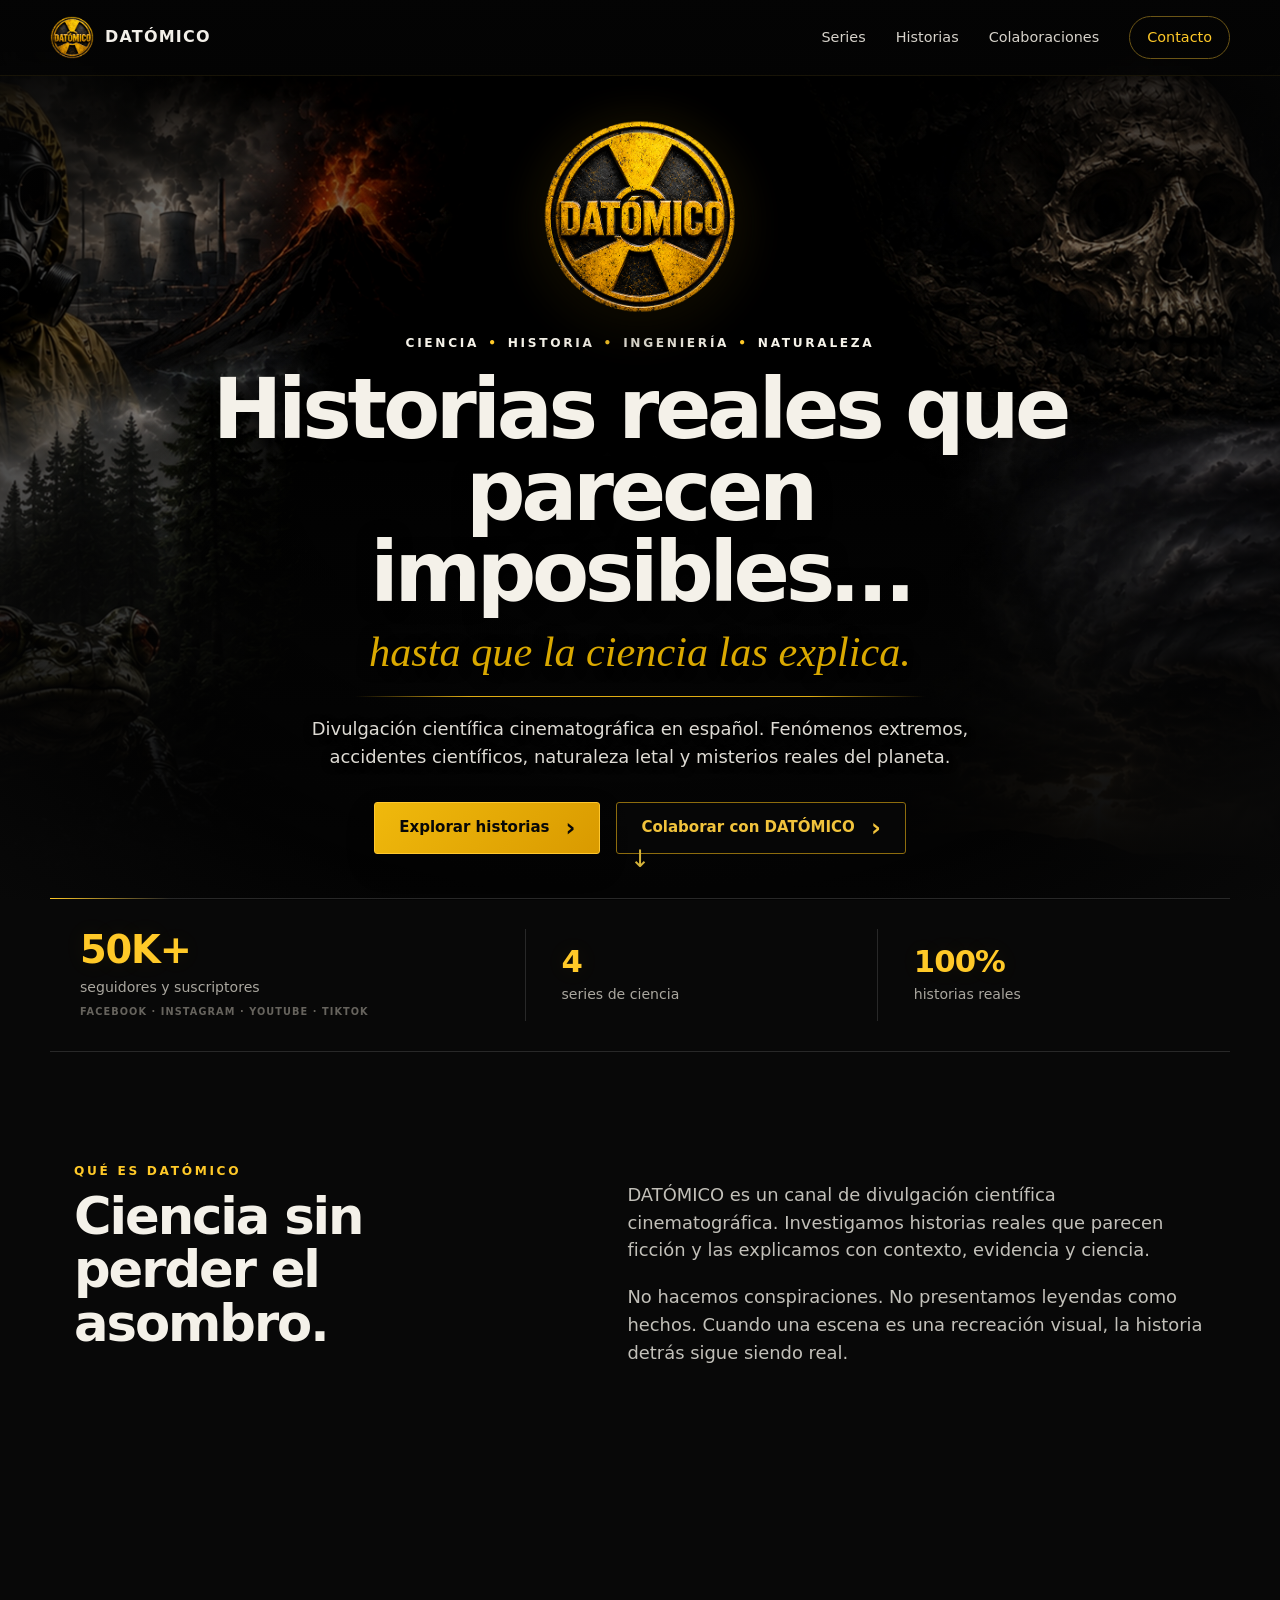
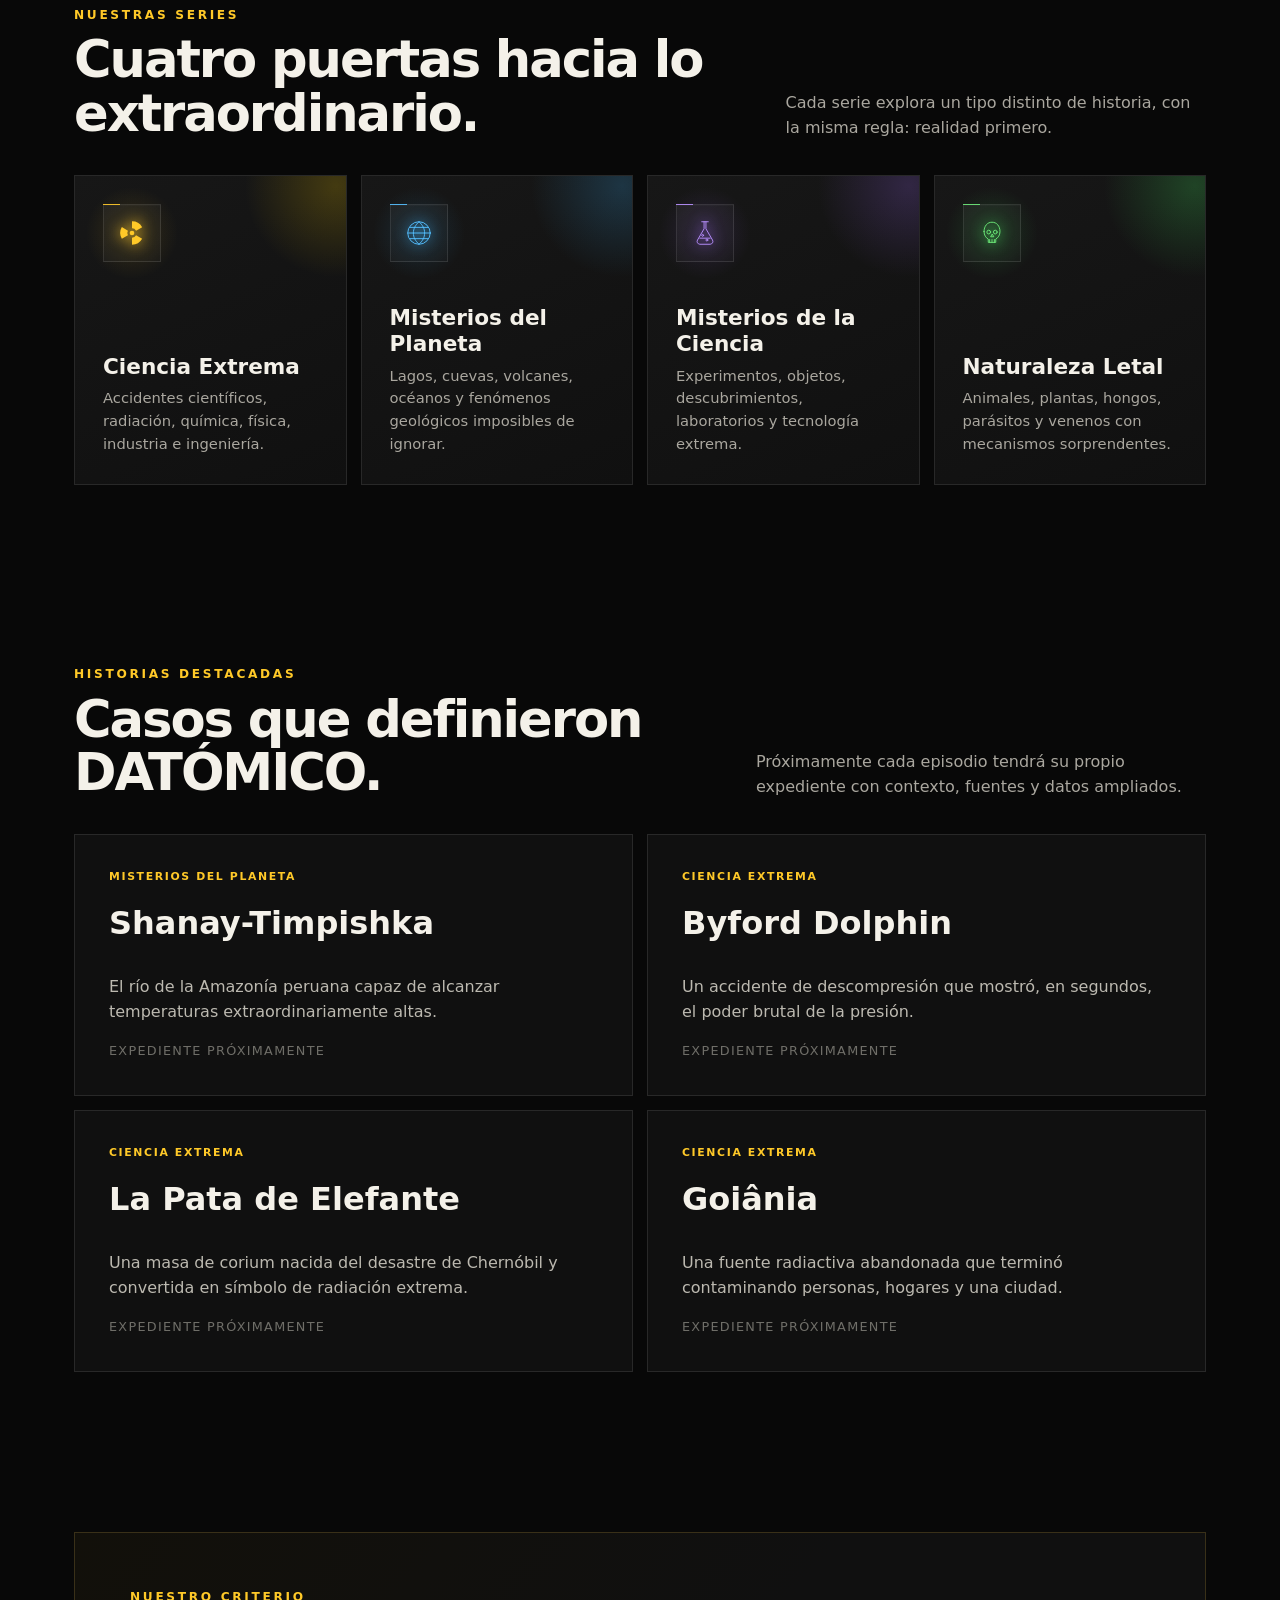
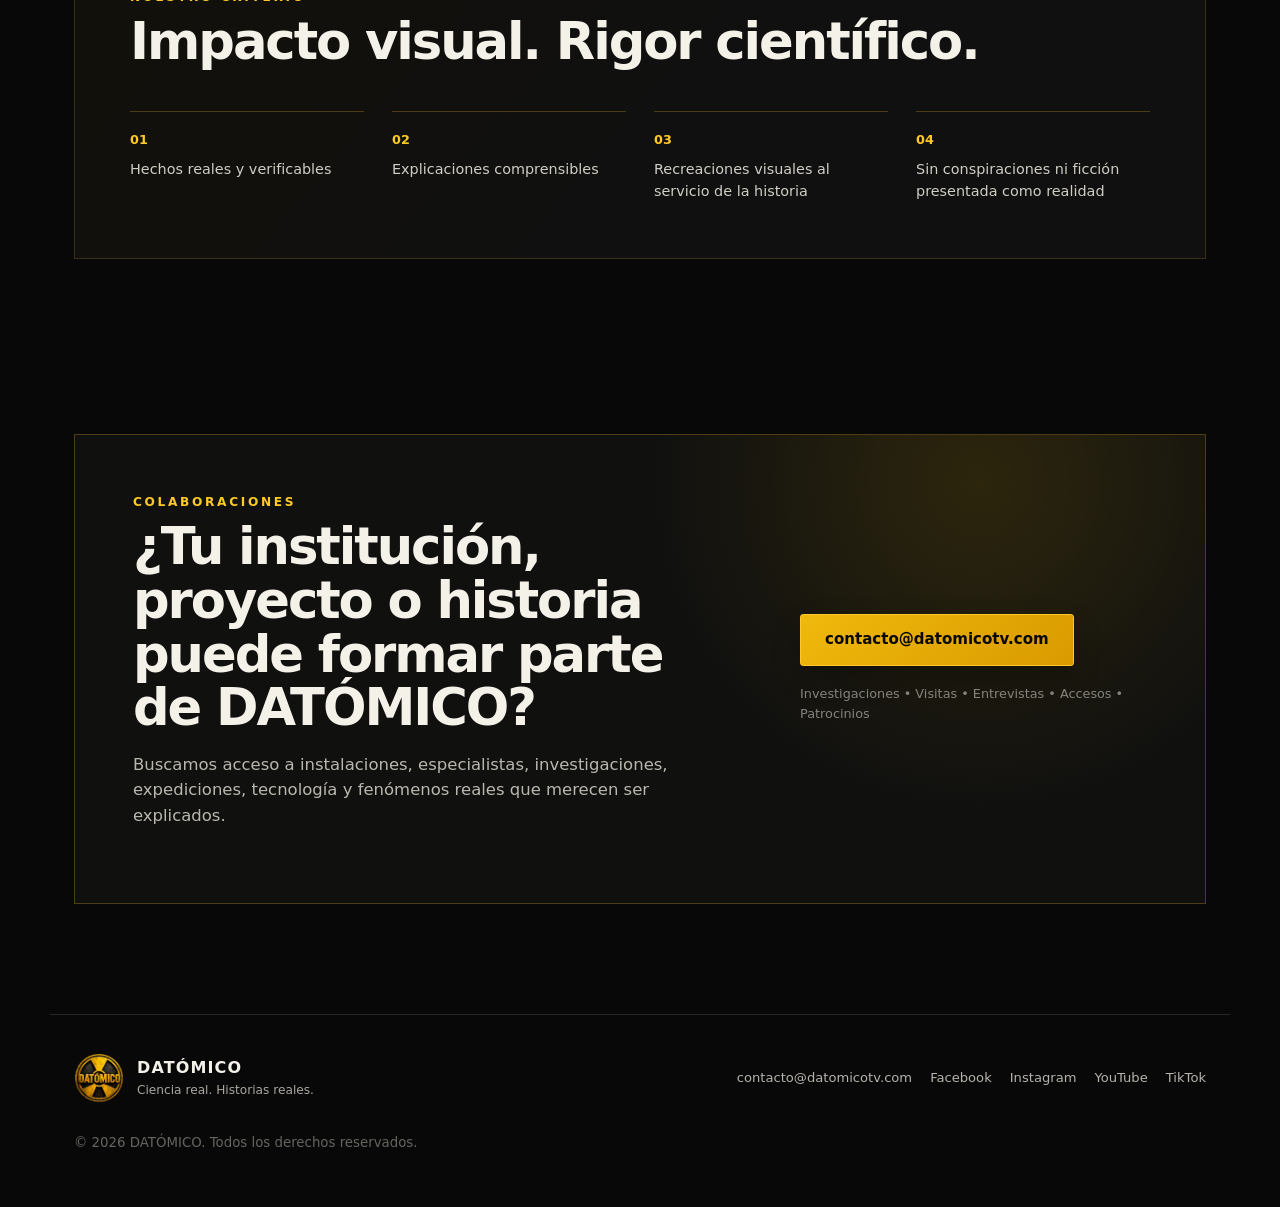
==== index.html @ 6001a16e "Refactor SVG structure in series card" ====
<!doctype html>
<html lang="es-MX">

<head>

  <!-- =====================================================
       CONFIGURACIÓN BÁSICA
  ====================================================== -->

  <meta charset="utf-8" />
  <meta name="viewport" content="width=device-width, initial-scale=1" />


  <!-- =====================================================
       GOOGLE ANALYTICS 4
  ====================================================== -->

  <script async src="https://www.googletagmanager.com/gtag/js?id=G-4RXF2WEG4E"></script>

  <script>
    window.dataLayer = window.dataLayer || [];

    function gtag() {
      dataLayer.push(arguments);
    }

    gtag('js', new Date());
    gtag('config', 'G-4RXF2WEG4E');
  </script>


  <!-- =====================================================
       STRUCTURED DATA / SCHEMA.ORG
  ====================================================== -->

  <script type="application/ld+json">
  {
    "@context": "https://schema.org",
    "@graph": [
      {
        "@type": "Organization",
        "@id": "https://datomicotv.com/#organization",
        "name": "DATÓMICO",
        "url": "https://datomicotv.com/",
        "logo": {
          "@type": "ImageObject",
          "url": "https://datomicotv.com/assets/datomico-logo.png"
        },
        "description": "Canal de divulgación científica cinematográfica en español. Historias reales que parecen imposibles, explicadas por la ciencia.",
        "email": "contacto@datomicotv.com",
        "sameAs": [
          "https://www.facebook.com/datomicotv",
          "https://www.instagram.com/datomicotv",
          "https://www.youtube.com/@DatomicoTV",
          "https://www.tiktok.com/@datomicotv"
        ]
      },
      {
        "@type": "WebSite",
        "@id": "https://datomicotv.com/#website",
        "url": "https://datomicotv.com/",
        "name": "DATÓMICO",
        "description": "Historias reales que parecen imposibles, explicadas por la ciencia.",
        "publisher": {
          "@id": "https://datomicotv.com/#organization"
        },
        "inLanguage": "es-MX"
      }
    ]
  }
  </script>


  <!-- =====================================================
       SEO
  ====================================================== -->

  <title>DATÓMICO | Ciencia, historia, ingeniería y naturaleza</title>

  <meta
    name="description"
    content="Historias reales que parecen imposibles, explicadas por la ciencia. DATÓMICO explora fenómenos extremos, ingeniería, historia y naturaleza."
  />

  <meta name="author" content="DATÓMICO" />

  <meta
    name="robots"
    content="index, follow, max-image-preview:large, max-snippet:-1, max-video-preview:-1"
  />

  <link
    rel="canonical"
    href="https://datomicotv.com/"
  />


  <!-- =====================================================
       OPEN GRAPH
       Facebook / WhatsApp / Messenger / LinkedIn
  ====================================================== -->

  <meta property="og:type" content="website" />
  <meta property="og:site_name" content="DATÓMICO" />
  <meta property="og:locale" content="es_MX" />
  <meta property="og:url" content="https://datomicotv.com/" />

  <meta
    property="og:title"
    content="Historias reales que parecen imposibles | DATÓMICO"
  />

  <meta
    property="og:description"
    content="Ciencia, historia, ingeniería y naturaleza. Historias reales explicadas por la ciencia."
  />

  <meta
    property="og:image"
    content="https://datomicotv.com/assets/og-datomico.jpg"
  />

  <meta
    property="og:image:secure_url"
    content="https://datomicotv.com/assets/og-datomico.jpg"
  />

  <meta
    property="og:image:type"
    content="image/jpeg"
  />

  <meta
    property="og:image:width"
    content="1200"
  />

  <meta
    property="og:image:height"
    content="630"
  />

  <meta
    property="og:image:alt"
    content="DATÓMICO — Historias reales que parecen imposibles, explicadas por la ciencia."
  />


  <!-- =====================================================
       X / TWITTER
  ====================================================== -->

  <meta
    name="twitter:card"
    content="summary_large_image"
  />

  <meta
    name="twitter:title"
    content="Historias reales que parecen imposibles | DATÓMICO"
  />

  <meta
    name="twitter:description"
    content="Fenómenos extremos, accidentes científicos, ingeniería y naturaleza. Historias reales explicadas por la ciencia."
  />

  <meta
    name="twitter:image"
    content="https://datomicotv.com/assets/og-datomico.jpg"
  />

  <meta
    name="twitter:image:alt"
    content="DATÓMICO — Historias reales que parecen imposibles, explicadas por la ciencia."
  />


  <!-- =====================================================
       APARIENCIA / NAVEGADOR
  ====================================================== -->

  <meta
    name="theme-color"
    content="#080808"
  />

  <link
    rel="icon"
    href="assets/datomico-logo.png"
  />

  <link
    rel="preload"
    as="image"
    href="assets/hero-datomico-v4.jpg"
  />

  <link
    rel="stylesheet"
    href="styles.css"
  />

</head>


<body>


  <!-- =====================================================
       HEADER
  ====================================================== -->

  <header
    class="site-header"
    id="top"
  >

    <a
      class="brand"
      href="#top"
      aria-label="DATÓMICO inicio"
    >

      <img
        src="assets/datomico-logo.png"
        alt="Logo DATÓMICO"
      />

      <span>
        DATÓMICO
      </span>

    </a>


    <nav aria-label="Principal">

      <a href="#series">
        Series
      </a>

      <a href="#historias">
        Historias
      </a>

      <a href="#colaboraciones">
        Colaboraciones
      </a>

      <a
        class="nav-cta"
        href="mailto:contacto@datomicotv.com"
      >
        Contacto
      </a>

    </nav>

  </header>


  <main>


    <!-- =====================================================
         HERO
    ====================================================== -->

    <section class="hero">

      <div
        class="hero-media"
        aria-hidden="true"
      ></div>

      <div class="hero-overlay"></div>


      <div class="hero-content reveal">

        <img
          class="hero-logo"
          src="assets/datomico-logo.png"
          alt="DATÓMICO"
        />


        <p class="eyebrow">

          CIENCIA <i>•</i>
          HISTORIA <i>•</i>
          INGENIERÍA <i>•</i>
          NATURALEZA

        </p>


        <h1>
          Historias reales que<br class="desktop-break">
          parecen imposibles…
        </h1>


        <p class="hero-line">
          hasta que la ciencia las explica.
        </p>


        <div class="hero-rule"></div>


        <p class="hero-copy">

          Divulgación científica cinematográfica en español.
          Fenómenos extremos, accidentes científicos,
          naturaleza letal y misterios reales del planeta.

        </p>


        <div class="actions">

          <a
            class="btn primary"
            href="#historias"
          >
            Explorar historias
            <span>›</span>
          </a>


          <a
            class="btn ghost"
            href="#colaboraciones"
          >
            Colaborar con DATÓMICO
            <span>›</span>
          </a>

        </div>

      </div>


      <a
        href="#manifiesto"
        class="scroll-cue"
        aria-label="Continuar"
      >
        ↓
      </a>

    </section>



    <!-- =====================================================
         MÉTRICAS / PRUEBA SOCIAL
    ====================================================== -->

    <section
      class="metrics"
      aria-label="DATÓMICO en cifras"
    >

      <div class="metric-item metric-main">

        <strong>
          50K+
        </strong>

        <span>
          seguidores y suscriptores
        </span>

        <small>
          Facebook · Instagram · YouTube · TikTok
        </small>

      </div>


      <div class="metric-item">

        <strong>
          4
        </strong>

        <span>
          series de ciencia
        </span>

      </div>


      <div class="metric-item">

        <strong>
          100%
        </strong>

        <span>
          historias reales
        </span>

      </div>

    </section>



    <!-- =====================================================
         QUÉ ES DATÓMICO
    ====================================================== -->

    <section
      class="section manifesto"
      id="manifiesto"
    >

      <div class="section-kicker">
        QUÉ ES DATÓMICO
      </div>


      <div class="manifesto-grid">

        <div>

          <h2>
            Ciencia sin perder el asombro.
          </h2>

        </div>


        <div class="body-copy">

          <p>
            DATÓMICO es un canal de divulgación científica
            cinematográfica. Investigamos historias reales
            que parecen ficción y las explicamos con contexto,
            evidencia y ciencia.
          </p>

          <p>
            No hacemos conspiraciones. No presentamos leyendas
            como hechos. Cuando una escena es una recreación visual,
            la historia detrás sigue siendo real.
          </p>

        </div>

      </div>

    </section>



    <!-- =====================================================
         SERIES
    ====================================================== -->

    <section
      class="section series"
      id="series"
    >

      <div class="section-head">

        <div>

          <div class="section-kicker">
            NUESTRAS SERIES
          </div>

          <h2>
            Cuatro puertas hacia lo extraordinario.
          </h2>

        </div>


        <p>
          Cada serie explora un tipo distinto de historia,
          con la misma regla: realidad primero.
        </p>

      </div>



      <div class="series-grid">


        <!-- =================================================
             CIENCIA EXTREMA
        ================================================== -->

        <article class="series-card accent-rad">


          <div class="series-icon series-icon-rad" aria-hidden="true">

  <svg
    xmlns="http://www.w3.org/2000/svg"
    viewBox="0 0 64 64"
    width="64"
    height="64"
  >

    <g fill="#ffc928" stroke="none">

      <circle cx="32" cy="32" r="5"></circle>

      <path
        d="M32 7
           A25 25 0 0 1 53.7 19.5
           L40.7 27
           A10 10 0 0 0 32 22
           Z">
      </path>

      <path
        d="M32 7
           A25 25 0 0 1 53.7 19.5
           L40.7 27
           A10 10 0 0 0 32 22
           Z"
        transform="rotate(120 32 32)">
      </path>

      <path
        d="M32 7
           A25 25 0 0 1 53.7 19.5
           L40.7 27
           A10 10 0 0 0 32 22
           Z"
        transform="rotate(240 32 32)">
      </path>

    </g>

  </svg>

</div>

          <h3>
            Ciencia Extrema
          </h3>


          <p>
            Accidentes científicos, radiación, química,
            física, industria e ingeniería.
          </p>

        </article>



        <!-- =================================================
             MISTERIOS DEL PLANETA
        ================================================== -->

        <article class="series-card accent-earth">


          <div
            class="series-icon series-icon-earth"
            aria-hidden="true"
          >

            <svg
              viewBox="0 0 64 64"
              focusable="false"
            >

              <circle
                cx="32"
                cy="32"
                r="24"
              ></circle>

              <path
                d="M8 32h48"
              ></path>

              <path
                d="M32 8
                   c8 7 12 15 12 24
                   S40 49 32 56"
              ></path>

              <path
                d="M32 8
                   c-8 7-12 15-12 24
                   s4 17 12 24"
              ></path>

              <path
                d="M13 20h38"
              ></path>

              <path
                d="M13 44h38"
              ></path>

            </svg>

          </div>


          <h3>
            Misterios del Planeta
          </h3>


          <p>
            Lagos, cuevas, volcanes, océanos y fenómenos
            geológicos imposibles de ignorar.
          </p>

        </article>



        <!-- =================================================
             MISTERIOS DE LA CIENCIA
        ================================================== -->

        <article class="series-card accent-lab">


          <div
            class="series-icon series-icon-lab"
            aria-hidden="true"
          >

            <svg
              viewBox="0 0 64 64"
              focusable="false"
            >

              <path
                d="M25 8h14"
              ></path>

              <path
                d="M30 8
                   v15
                   L16 47
                   a6 6 0 0 0 5 9
                   h22
                   a6 6 0 0 0 5-9
                   L34 23
                   V8"
              ></path>

              <path
                d="M21 43h22"
              ></path>

              <circle
                cx="27"
                cy="37"
                r="2"
              ></circle>

              <circle
                cx="36"
                cy="47"
                r="2"
              ></circle>

            </svg>

          </div>


          <h3>
            Misterios de la Ciencia
          </h3>


          <p>
            Experimentos, objetos, descubrimientos,
            laboratorios y tecnología extrema.
          </p>

        </article>



        <!-- =================================================
             NATURALEZA LETAL
        ================================================== -->

        <article class="series-card accent-nature">


          <div class="series-icon series-icon-nature" aria-hidden="true">

  <svg
    xmlns="http://www.w3.org/2000/svg"
    viewBox="0 0 64 64"
    width="64"
    height="64"
    fill="none"
    stroke="#6de979"
    stroke-width="2.5"
    stroke-linecap="round"
    stroke-linejoin="round"
  >

    <path
      d="M15 29
         C15 17 22 9 32 9
         C42 9 49 17 49 29
         C49 37 45 42 40 45
         V52
         H24
         V45
         C19 42 15 37 15 29Z">
    </path>

    <circle cx="25" cy="30" r="4"></circle>
    <circle cx="39" cy="30" r="4"></circle>

    <path d="M32 35L29 40H35Z"></path>

    <path d="M27 46V52"></path>
    <path d="M32 46V52"></path>
    <path d="M37 46V52"></path>

  </svg>

</div>


          <h3>
            Naturaleza Letal
          </h3>


          <p>
            Animales, plantas, hongos, parásitos
            y venenos con mecanismos sorprendentes.
          </p>

        </article>

      </div>

    </section>



    <!-- =====================================================
         HISTORIAS DESTACADAS
    ====================================================== -->

    <section
      class="section stories"
      id="historias"
    >

      <div class="section-head">

        <div>

          <div class="section-kicker">
            HISTORIAS DESTACADAS
          </div>

          <h2>
            Casos que definieron DATÓMICO.
          </h2>

        </div>


        <p>
          Próximamente cada episodio tendrá su propio
          expediente con contexto, fuentes y datos ampliados.
        </p>

      </div>



      <div class="story-grid">


        <!-- SHANAY-TIMPISHKA -->

        <article class="story-card">

          <span class="tag">
            MISTERIOS DEL PLANETA
          </span>

          <h3>
            Shanay-Timpishka
          </h3>

          <p>
            El río de la Amazonía peruana capaz de alcanzar
            temperaturas extraordinariamente altas.
          </p>

          <span class="story-status">
            Expediente próximamente
          </span>

        </article>



        <!-- BYFORD DOLPHIN -->

        <article class="story-card">

          <span class="tag">
            CIENCIA EXTREMA
          </span>

          <h3>
            Byford Dolphin
          </h3>

          <p>
            Un accidente de descompresión que mostró,
            en segundos, el poder brutal de la presión.
          </p>

          <span class="story-status">
            Expediente próximamente
          </span>

        </article>



        <!-- PATA DE ELEFANTE -->

        <article class="story-card">

          <span class="tag">
            CIENCIA EXTREMA
          </span>

          <h3>
            La Pata de Elefante
          </h3>

          <p>
            Una masa de corium nacida del desastre de
            Chernóbil y convertida en símbolo de
            radiación extrema.
          </p>

          <span class="story-status">
            Expediente próximamente
          </span>

        </article>



        <!-- GOIÂNIA -->

        <article class="story-card">

          <span class="tag">
            CIENCIA EXTREMA
          </span>

          <h3>
            Goiânia
          </h3>

          <p>
            Una fuente radiactiva abandonada que terminó
            contaminando personas, hogares y una ciudad.
          </p>

          <span class="story-status">
            Expediente próximamente
          </span>

        </article>

      </div>

    </section>



    <!-- =====================================================
         NUESTRO CRITERIO
    ====================================================== -->

    <section class="section standards">

      <div class="standards-panel">


        <div class="section-kicker">
          NUESTRO CRITERIO
        </div>


        <h2>
          Impacto visual. Rigor científico.
        </h2>


        <div class="standards-grid">


          <div>

            <strong>
              01
            </strong>

            <span>
              Hechos reales y verificables
            </span>

          </div>


          <div>

            <strong>
              02
            </strong>

            <span>
              Explicaciones comprensibles
            </span>

          </div>


          <div>

            <strong>
              03
            </strong>

            <span>
              Recreaciones visuales al servicio
              de la historia
            </span>

          </div>


          <div>

            <strong>
              04
            </strong>

            <span>
              Sin conspiraciones ni ficción presentada
              como realidad
            </span>

          </div>

        </div>

      </div>

    </section>



    <!-- =====================================================
         COLABORACIONES
    ====================================================== -->

    <section
      class="section collab"
      id="colaboraciones"
    >

      <div class="collab-card">


        <div>

          <div class="section-kicker">
            COLABORACIONES
          </div>


          <h2>
            ¿Tu institución, proyecto o historia
            puede formar parte de DATÓMICO?
          </h2>


          <p>
            Buscamos acceso a instalaciones, especialistas,
            investigaciones, expediciones, tecnología
            y fenómenos reales que merecen ser explicados.
          </p>

        </div>



        <div class="collab-actions">

          <a
            class="btn primary"
            href="mailto:contacto@datomicotv.com?subject=Colaboración%20con%20DATÓMICO"
          >
            contacto@datomicotv.com
          </a>


          <span>
            Investigaciones • Visitas • Entrevistas •
            Accesos • Patrocinios
          </span>

        </div>

      </div>

    </section>

  </main>



  <!-- =====================================================
       FOOTER
  ====================================================== -->

  <footer>


    <div class="footer-brand">

      <img
        src="assets/datomico-logo.png"
        alt="Logo DATÓMICO"
      />


      <div>

        <strong>
          DATÓMICO
        </strong>

        <span>
          Ciencia real. Historias reales.
        </span>

      </div>

    </div>



    <div class="footer-links">


      <a href="mailto:contacto@datomicotv.com">
        contacto@datomicotv.com
      </a>


      <a
        href="https://www.facebook.com/datomicotv"
        target="_blank"
        rel="noopener noreferrer"
      >
        Facebook
      </a>


      <a
        href="https://www.instagram.com/datomicotv"
        target="_blank"
        rel="noopener noreferrer"
      >
        Instagram
      </a>


      <a
        href="https://www.youtube.com/@DatomicoTV"
        target="_blank"
        rel="noopener noreferrer"
      >
        YouTube
      </a>


      <a
        href="https://www.tiktok.com/@datomicotv"
        target="_blank"
        rel="noopener noreferrer"
      >
        TikTok
      </a>

    </div>



    <small>
      © <span id="year"></span>
      DATÓMICO. Todos los derechos reservados.
    </small>

  </footer>



  <!-- =====================================================
       JAVASCRIPT
  ====================================================== -->

  <script src="script.js"></script>


</body>

</html>
---- styles.css ----
:root{
  --bg:#080808;
  --panel:#121212;
  --line:#282828;

  --gold:#d8a400;
  --gold2:#ffc928;

  --text:#f4f1e9;
  --muted:#aaa79f;

  --max:1180px;
}


/* =====================================================
   RESET / BASE
===================================================== */

*{
  box-sizing:border-box;
}

html{
  scroll-behavior:smooth;
}

body{
  margin:0;
  background:var(--bg);
  color:var(--text);

  font-family:
    Inter,
    ui-sans-serif,
    system-ui,
    -apple-system,
    BlinkMacSystemFont,
    "Segoe UI",
    sans-serif;

  line-height:1.55;
}

a{
  color:inherit;
  text-decoration:none;
}

img{
  max-width:100%;
  display:block;
}


/* =====================================================
   HEADER
===================================================== */

.site-header{
  position:fixed;
  z-index:50;

  top:0;
  left:0;
  right:0;

  height:76px;

  display:flex;
  align-items:center;
  justify-content:space-between;

  padding:
    0
    max(
      24px,
      calc((100vw - var(--max))/2)
    );

  background:
    linear-gradient(
      to bottom,
      rgba(4,4,4,.97),
      rgba(4,4,4,.78)
    );

  backdrop-filter:blur(14px);

  border-bottom:
    1px solid rgba(255,201,40,.08);
}

.brand{
  display:flex;
  align-items:center;

  gap:11px;

  font-weight:900;
  letter-spacing:.075em;
}

.brand img{
  width:44px;
  height:44px;

  object-fit:contain;
}

.brand span{
  font-size:1rem;
  color:#f2efe8;
}

nav{
  display:flex;
  align-items:center;

  gap:30px;

  font-size:.9rem;
  color:#d6d2ca;
}

nav a{
  transition:color .2s ease;
}

nav a:hover{
  color:#fff;
}

.nav-cta{
  padding:9px 17px;

  border:
    1px solid #6b5516;

  border-radius:999px;

  color:var(--gold2);
}


/* =====================================================
   HERO
===================================================== */

.hero{
  height:min(940px,100vh);
  min-height:750px;

  position:relative;

  display:grid;
  place-items:center;

  overflow:hidden;
}

.hero-media{
  position:absolute;
  inset:0;

  background:
    url('assets/hero-datomico-v4.jpg')
    center /
    cover
    no-repeat;

  filter:
    saturate(.92)
    contrast(1.04);

  transform:scale(1.012);
}

.hero-overlay{
  position:absolute;
  inset:0;

  background:

    radial-gradient(
      ellipse at 50% 48%,
      rgba(0,0,0,.07) 0 21%,
      rgba(0,0,0,.24) 39%,
      rgba(0,0,0,.66) 72%,
      #080808 100%
    ),

    linear-gradient(
      to bottom,
      rgba(0,0,0,.20),
      rgba(0,0,0,.02) 45%,
      #080808 99%
    );
}

.hero-content{
  position:relative;
  z-index:2;

  width:min(900px,91vw);

  text-align:center;

  padding-top:70px;
}

.hero-logo{
  width:200px;
  height:200px;

  object-fit:contain;

  margin:
    0
    auto
    18px;

  filter:
    drop-shadow(
      0 10px 28px rgba(0,0,0,.75)
    )
    drop-shadow(
      0 0 18px rgba(255,193,0,.12)
    );
}

.eyebrow,
.section-kicker{
  font-size:.76rem;

  letter-spacing:.22em;

  font-weight:850;

  color:#f5f2e9;
}

.eyebrow i{
  font-style:normal;

  color:var(--gold2);

  padding:0 .18em;
}

h1{
  font-size:
    clamp(
      3rem,
      6.5vw,
      5.8rem
    );

  line-height:.98;

  letter-spacing:-.052em;

  margin:
    16px
    0
    5px;

  text-shadow:
    0 3px 18px rgba(0,0,0,.7);
}

.hero-line{
  font-family:
    Georgia,
    "Times New Roman",
    serif;

  font-style:italic;

  font-size:
    clamp(
      1.65rem,
      3.3vw,
      2.9rem
    );

  color:#daa900;

  margin:
    .2rem
    0
    .75rem;

  text-shadow:
    0 2px 14px rgba(0,0,0,.85);
}

.hero-rule{
  width:min(570px,72vw);
  height:1px;

  margin:
    0
    auto
    18px;

  background:
    linear-gradient(
      90deg,
      transparent,
      #e0ad14 20%,
      #e0ad14 80%,
      transparent
    );
}

.hero-copy{
  max-width:720px;

  margin:0 auto;

  color:#dedbd4;

  font-size:
    clamp(
      .98rem,
      1.4vw,
      1.12rem
    );

  text-shadow:
    0 2px 8px rgba(0,0,0,.9);
}

.actions{
  display:flex;

  justify-content:center;

  gap:16px;

  flex-wrap:wrap;

  margin-top:31px;
}

.btn{
  display:inline-flex;

  align-items:center;
  justify-content:center;

  gap:16px;

  min-height:52px;

  padding:
    0
    24px;

  border-radius:3px;

  font-weight:850;

  font-size:.94rem;

  transition:
    transform .2s ease,
    filter .2s ease,
    border-color .2s ease,
    color .2s ease;
}

.btn span{
  font-size:1.5rem;
  line-height:0;
}

.btn.primary{
  background:
    linear-gradient(
      135deg,
      #f0b90c,
      #d99a00
    );

  color:#080808;

  border:
    1px solid #ffc72e;

  box-shadow:
    0 12px 28px rgba(0,0,0,.24);
}

.btn.primary:hover{
  filter:brightness(1.08);

  transform:
    translateY(-2px);
}

.btn.ghost{
  border:
    1px solid #8d6c0d;

  background:
    rgba(7,7,7,.76);

  color:#f1c33c;
}

.btn.ghost:hover{
  border-color:var(--gold2);
  color:#ffe276;
}

.scroll-cue{
  position:absolute;

  bottom:22px;

  z-index:3;

  font-size:1.5rem;

  color:#d5b33a;

  animation:
    float
    1.8s
    ease-in-out
    infinite;
}

@keyframes float{

  50%{
    transform:
      translateY(6px);
  }

}


/* =====================================================
   MÉTRICAS / PRUEBA SOCIAL
===================================================== */

.metrics{
  max-width:var(--max);

  margin:
    -2px
    auto
    0;

  border-top:
    1px solid var(--line);

  border-bottom:
    1px solid var(--line);

  display:grid;

  grid-template-columns:
    1.35fr
    1fr
    1fr;

  padding:
    30px
    0;

  position:relative;
}

.metrics::before{
  content:"";

  position:absolute;

  left:0;
  top:-1px;

  width:120px;
  height:1px;

  background:
    linear-gradient(
      90deg,
      var(--gold2),
      transparent
    );
}

.metric-item{
  min-height:92px;

  padding:
    0
    36px;

  display:flex;

  flex-direction:column;

  justify-content:center;

  border-right:
    1px solid var(--line);
}

.metric-item:first-child{
  padding-left:30px;
}

.metric-item:last-child{
  border-right:0;
}

.metric-item strong{
  font-size:
    clamp(
      1.8rem,
      2.4vw,
      2.35rem
    );

  line-height:1;

  color:var(--gold2);

  font-weight:900;

  letter-spacing:-.03em;

  margin-bottom:8px;

  text-shadow:
    0 0 24px rgba(255,201,40,.08);
}

.metric-main strong{
  font-size:
    clamp(
      2.15rem,
      3vw,
      2.8rem
    );
}

.metric-item span{
  font-size:.88rem;

  color:var(--muted);

  line-height:1.35;
}

.metric-main small{
  margin-top:7px;

  color:#66635d;

  font-size:.61rem;

  font-weight:700;

  letter-spacing:.11em;

  text-transform:uppercase;
}


/* =====================================================
   SECCIONES GENERALES
===================================================== */

.section{
  max-width:var(--max);

  margin:
    0
    auto;

  padding:
    110px
    24px;
}

.manifesto-grid{
  display:grid;

  grid-template-columns:
    .9fr
    1.1fr;

  gap:80px;

  align-items:start;
}

.section-kicker{
  color:var(--gold2);
}

.section h2{
  font-size:
    clamp(
      2.2rem,
      4vw,
      4.2rem
    );

  line-height:1.05;

  letter-spacing:-.04em;

  margin:
    .55rem
    0
    0;
}

.body-copy{
  font-size:1.12rem;

  color:#c2c0b9;
}

.body-copy p{
  margin-top:0;

  margin-bottom:1.2rem;
}

.section-head{
  display:flex;

  align-items:end;

  justify-content:space-between;

  gap:60px;

  margin-bottom:34px;
}

.section-head>p{
  max-width:450px;

  color:var(--muted);

  margin:0;
}


/* =====================================================
   SERIES
===================================================== */

.series-grid{
  display:grid;

  grid-template-columns:
    repeat(4,1fr);

  gap:14px;
}

.series-card{
  min-height:310px;

  background:
    linear-gradient(
      155deg,
      #171717,
      #101010
    );

  border:
    1px solid #282828;

  padding:28px;

  display:flex;

  flex-direction:column;

  justify-content:flex-end;

  position:relative;

  overflow:hidden;

  transition:
    transform .3s ease,
    border-color .3s ease,
    background .3s ease;
}

.series-card::before{
  content:"";

  position:absolute;

  width:190px;
  height:190px;

  border-radius:50%;

  right:-85px;
  top:-85px;

  background:
    radial-gradient(
      circle,
      var(--glow),
      transparent 68%
    );

  opacity:.20;

  pointer-events:none;
}

.series-card::after{
  content:"";

  position:absolute;

  left:0;
  bottom:0;

  width:100%;
  height:2px;

  background:
    linear-gradient(
      90deg,
      transparent,
      var(--glow),
      transparent
    );

  opacity:0;

  transition:
    opacity .3s ease;
}

.series-card:hover{
  transform:
    translateY(-5px);

  border-color:
    rgba(255,255,255,.16);

  background:
    linear-gradient(
      155deg,
      #1a1a1a,
      #101010
    );
}

.series-card:hover::after{
  opacity:.35;
}


/* =====================================================
   ICONOS VECTORIALES DE SERIES
===================================================== */

.series-icon{
  width:58px;
  height:58px;

  margin-bottom:auto;

  display:flex;

  align-items:center;
  justify-content:center;

  border:
    1px solid rgba(255,255,255,.10);

  background:
    linear-gradient(
      145deg,
      rgba(255,255,255,.045),
      rgba(255,255,255,.012)
    );

  position:relative;

  isolation:isolate;

  box-shadow:
    inset 0 1px 0 rgba(255,255,255,.025);
}

.series-icon::before{
  content:"";

  position:absolute;

  inset:-20px;

  z-index:-1;

  background:
    radial-gradient(
      circle,
      var(--icon-glow) 0%,
      transparent 68%
    );

  opacity:.14;

  pointer-events:none;
}

.series-icon::after{
  content:"";

  position:absolute;

  left:-1px;
  top:-1px;

  width:17px;
  height:1px;

  background:
    var(--icon-color);

  opacity:.9;
}

.series-icon svg{
  width:30px;
  height:30px;

  fill:none;

  stroke:
    var(--icon-color);

  stroke-width:2;

  stroke-linecap:round;
  stroke-linejoin:round;

  position:relative;

  z-index:1;

  filter:
    drop-shadow(
      0 0 7px var(--icon-glow)
    );
}

.series-icon-rad{
  --icon-color:#ffc928;
  --icon-glow:#ffc928;
}

.series-icon-earth{
  --icon-color:#55bfff;
  --icon-glow:#3fb6ff;
}

.series-icon-lab{
  --icon-color:#b991ff;
  --icon-glow:#a36cff;
}

.series-icon-nature{
  --icon-color:#6de979;
  --icon-glow:#4cff6a;
}


/* =====================================================
   TEXTO DE SERIES
===================================================== */

.series-card h3{
  font-size:1.35rem;

  line-height:1.2;

  margin:
    20px
    0
    8px;
}

.series-card p{
  color:var(--muted);

  font-size:.92rem;

  margin:0;
}


/* =====================================================
   COLORES DE SERIES
===================================================== */

.accent-rad{
  --glow:#ffd000;
}

.accent-earth{
  --glow:#3fb6ff;
}

.accent-lab{
  --glow:#a36cff;
}

.accent-nature{
  --glow:#4cff6a;
}


/* =====================================================
   HISTORIAS
===================================================== */

.stories{
  padding-top:70px;
}

.story-grid{
  display:grid;

  grid-template-columns:
    repeat(2,1fr);

  gap:14px;
}

.story-card{
  border:
    1px solid var(--line);

  padding:34px;

  background:#101010;

  min-height:250px;

  display:flex;

  flex-direction:column;

  transition:
    border-color .3s ease,
    transform .3s ease;
}

.story-card:hover{
  border-color:#3b3b3b;

  transform:
    translateY(-3px);
}

.tag{
  color:var(--gold2);

  letter-spacing:.15em;

  font-size:.68rem;

  font-weight:800;
}

.story-card h3{
  font-size:2rem;

  margin:
    .8rem
    0
    .7rem;
}

.story-card p{
  color:#bcb9b0;

  max-width:540px;
}

.story-status{
  margin-top:auto;

  color:#6f6e68;

  font-size:.8rem;

  text-transform:uppercase;

  letter-spacing:.1em;
}


/* =====================================================
   CRITERIO
===================================================== */

.standards{
  padding-top:50px;
}

.standards-panel{
  border:
    1px solid #393018;

  background:
    linear-gradient(
      130deg,
      #12100a,
      #101010 55%
    );

  padding:55px;
}

.standards-grid{
  display:grid;

  grid-template-columns:
    repeat(4,1fr);

  gap:28px;

  margin-top:42px;
}

.standards-grid div{
  display:flex;

  flex-direction:column;

  border-top:
    1px solid #4b3e16;

  padding-top:18px;
}

.standards-grid strong{
  color:var(--gold2);

  font-size:.8rem;
}

.standards-grid span{
  margin-top:8px;

  color:#d0cdc4;

  font-size:.9rem;
}


/* =====================================================
   COLABORACIONES
===================================================== */

.collab{
  padding-top:65px;
}

.collab-card{
  display:grid;

  grid-template-columns:
    1.4fr
    .8fr;

  gap:60px;

  border:
    1px solid #4b3e16;

  background:

    radial-gradient(
      circle at 80% 10%,
      rgba(255,196,0,.12),
      transparent 33%
    ),

    #10100f;

  padding:58px;
}

.collab-card p{
  color:#bab7ae;

  font-size:1.03rem;
}

.collab-actions{
  display:flex;

  flex-direction:column;

  justify-content:center;

  align-items:flex-start;

  gap:18px;
}

.collab-actions span{
  color:#85837d;

  font-size:.8rem;
}


/* =====================================================
   FOOTER
===================================================== */

footer{
  max-width:var(--max);

  margin:
    0
    auto;

  border-top:
    1px solid var(--line);

  padding:
    38px
    24px
    54px;

  display:grid;

  grid-template-columns:
    auto
    1fr;

  gap:30px;

  align-items:center;
}

.footer-brand{
  display:flex;

  align-items:center;

  gap:13px;
}

.footer-brand img{
  width:50px;
  height:50px;

  object-fit:contain;
}

.footer-brand div{
  display:flex;

  flex-direction:column;
}

.footer-brand strong{
  letter-spacing:.07em;
}

.footer-brand span{
  font-size:.76rem;

  color:var(--muted);
}

.footer-links{
  display:flex;

  justify-content:flex-end;

  gap:18px;

  flex-wrap:wrap;

  font-size:.82rem;

  color:#b6b3ab;
}

.footer-links a{
  transition:color .2s ease;
}

.footer-links a:hover{
  color:var(--gold2);
}

footer small{
  grid-column:
    1 /
    -1;

  color:#65645f;
}


/* =====================================================
   REVEAL / ANIMACIONES
===================================================== */

.reveal{
  opacity:0;

  transform:
    translateY(16px);

  transition:
    opacity .8s ease,
    transform .8s ease;
}

.reveal.visible{
  opacity:1;

  transform:none;
}


/* =====================================================
   TABLET
===================================================== */

@media(max-width:900px){

  nav a:not(.nav-cta){
    display:none;
  }


  .hero{
    min-height:800px;
  }


  .hero-media{
    background-position:center;
  }


  .metrics{
    grid-template-columns:1fr;

    padding:
      8px
      24px;
  }


  .metric-item{
    min-height:auto;

    padding:
      22px
      0;

    border-right:0;

    border-bottom:
      1px solid var(--line);
  }


  .metric-item:first-child{
    padding-left:0;
  }


  .metric-item:last-child{
    border-bottom:0;
  }


  .metric-main small{
    margin-top:6px;
  }


  .manifesto-grid,
  .collab-card{
    grid-template-columns:1fr;

    gap:30px;
  }


  .series-grid{
    grid-template-columns:
      1fr
      1fr;
  }


  .standards-grid{
    grid-template-columns:
      1fr
      1fr;
  }


  .section-head{
    align-items:start;

    flex-direction:column;

    gap:20px;
  }

}


/* =====================================================
   MOBILE
===================================================== */

@media(max-width:620px){

  .site-header{
    height:68px;

    padding:
      0
      16px;
  }


  .brand span{
    display:none;
  }


  .brand img{
    width:42px;
    height:42px;
  }


  .hero{
    min-height:780px;

    height:100svh;
  }


  .hero-media{
    background-position:
      51%
      center;

    filter:
      saturate(.85)
      brightness(.74);
  }


  .hero-content{
    padding-top:70px;
  }


  .hero-logo{
    width:104px;
    height:104px;

    margin-bottom:15px;
  }


  .eyebrow{
    font-size:.59rem;

    letter-spacing:.12em;
  }


  .desktop-break{
    display:none;
  }


  h1{
    font-size:
      clamp(
        2.75rem,
        13vw,
        4rem
      );
  }


  .hero-line{
    font-size:1.75rem;
  }


  .hero-copy{
    font-size:.95rem;

    max-width:92%;
  }


  .actions{
    gap:10px;
  }


  .btn{
    min-height:49px;

    padding:
      0
      18px;

    font-size:.87rem;
  }


  .section{
    padding:
      82px
      18px;
  }


  .series-grid,
  .story-grid,
  .standards-grid{
    grid-template-columns:1fr;
  }


  .series-card{
    min-height:245px;

    padding:24px;
  }


  .series-icon{
    width:54px;
    height:54px;
  }


  .series-icon svg{
    width:28px;
    height:28px;
  }


  .standards-panel,
  .collab-card{
    padding:
      32px
      24px;
  }


  .section-head{
    margin-bottom:24px;
  }


  .metrics{
    padding:
      6px
      18px;
  }


  .metric-item{
    padding:
      19px
      0;
  }


  .metric-item strong{
    font-size:2rem;
  }


  .metric-main strong{
    font-size:2.25rem;
  }


  .metric-item span{
    font-size:.84rem;
  }


  .metric-main small{
    font-size:.56rem;

    letter-spacing:.08em;
  }


  footer{
    grid-template-columns:1fr;
  }


  .footer-links{
    justify-content:flex-start;

    line-height:2;
  }


  .nav-cta{
    padding:
      8px
      12px;
  }

}
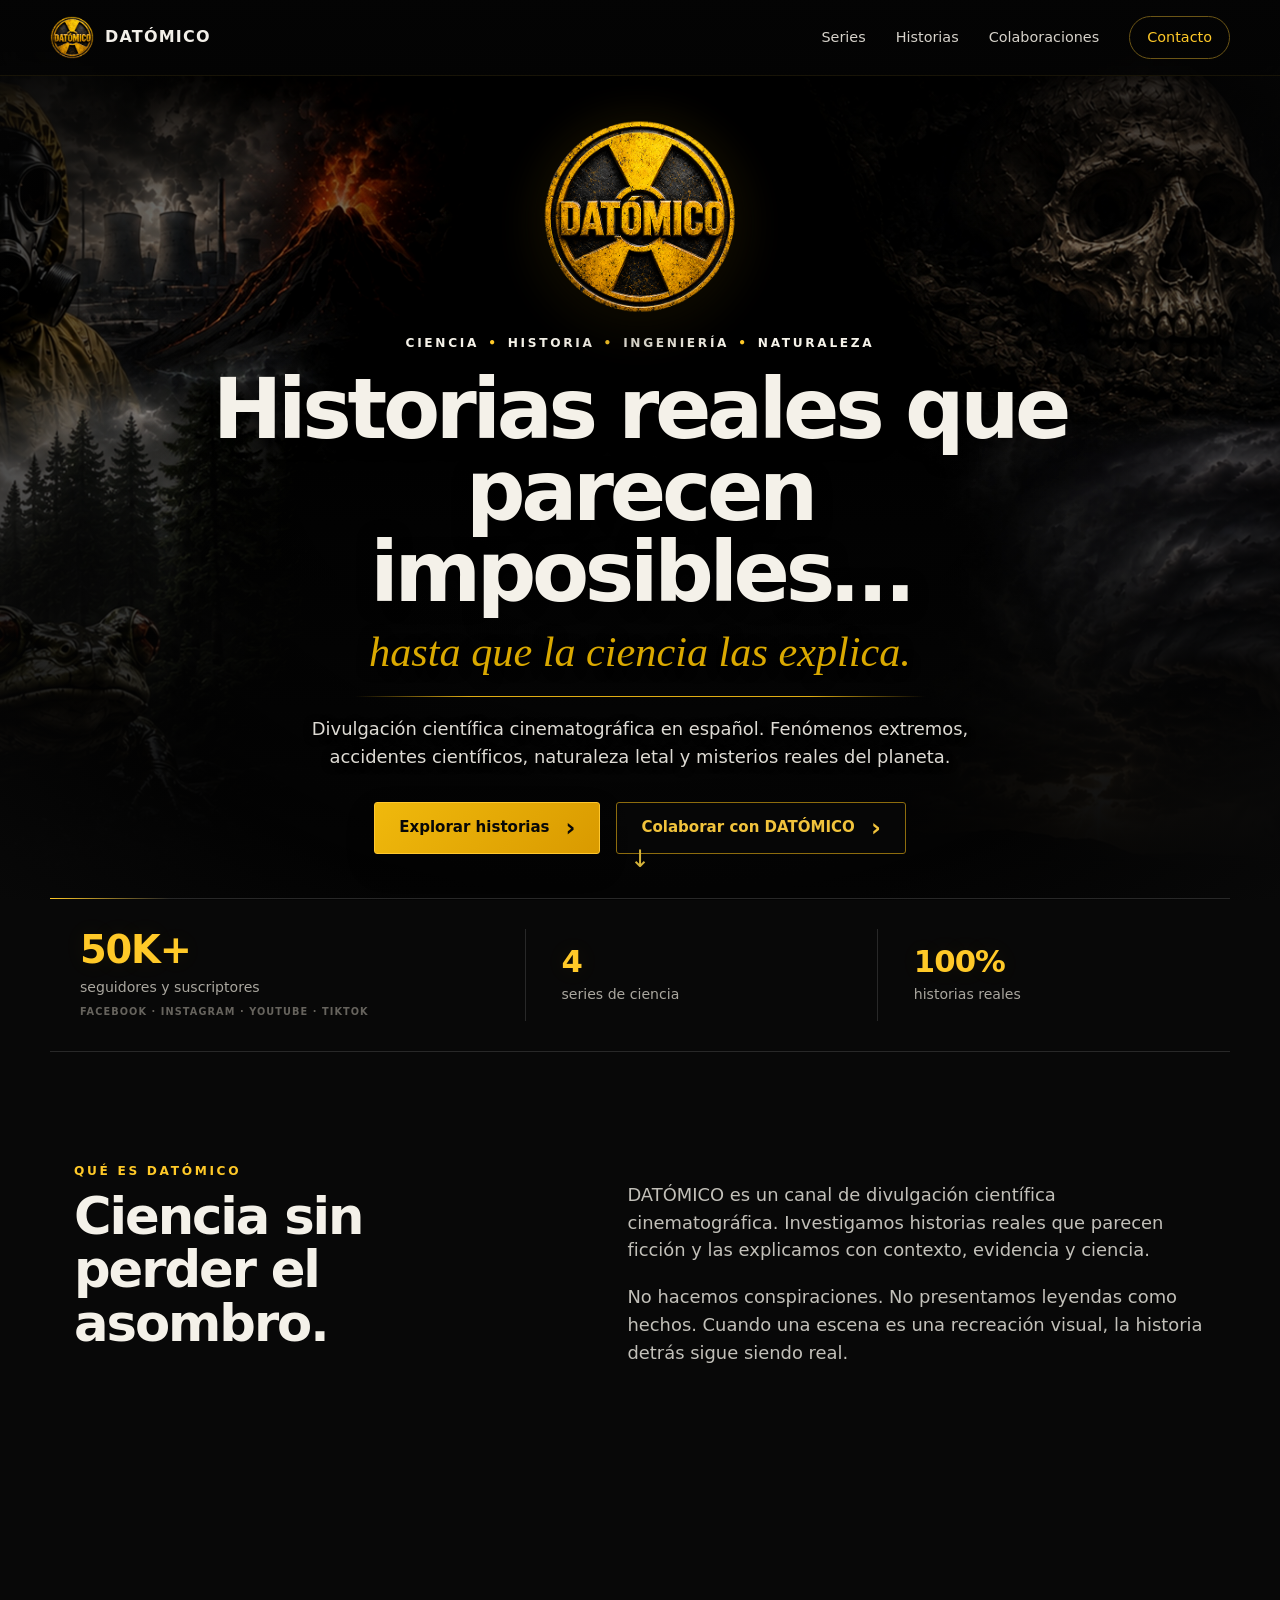
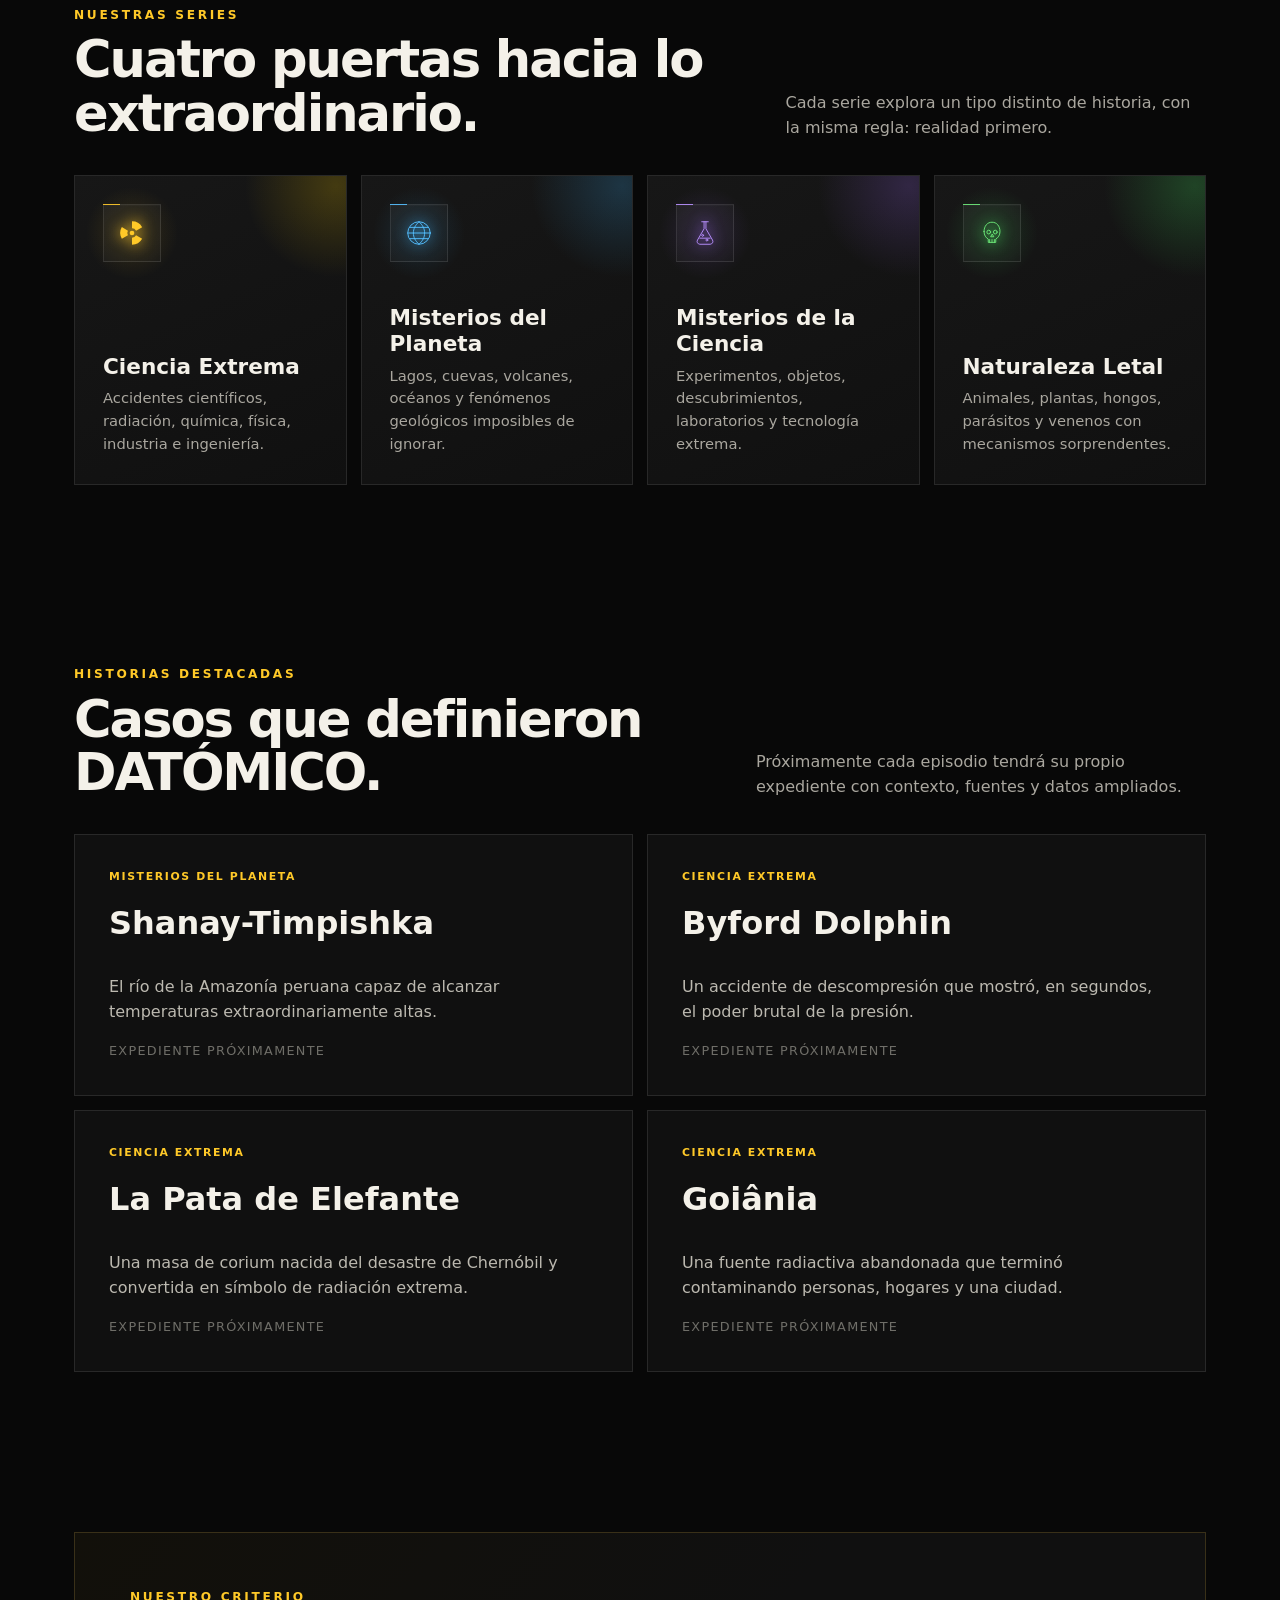
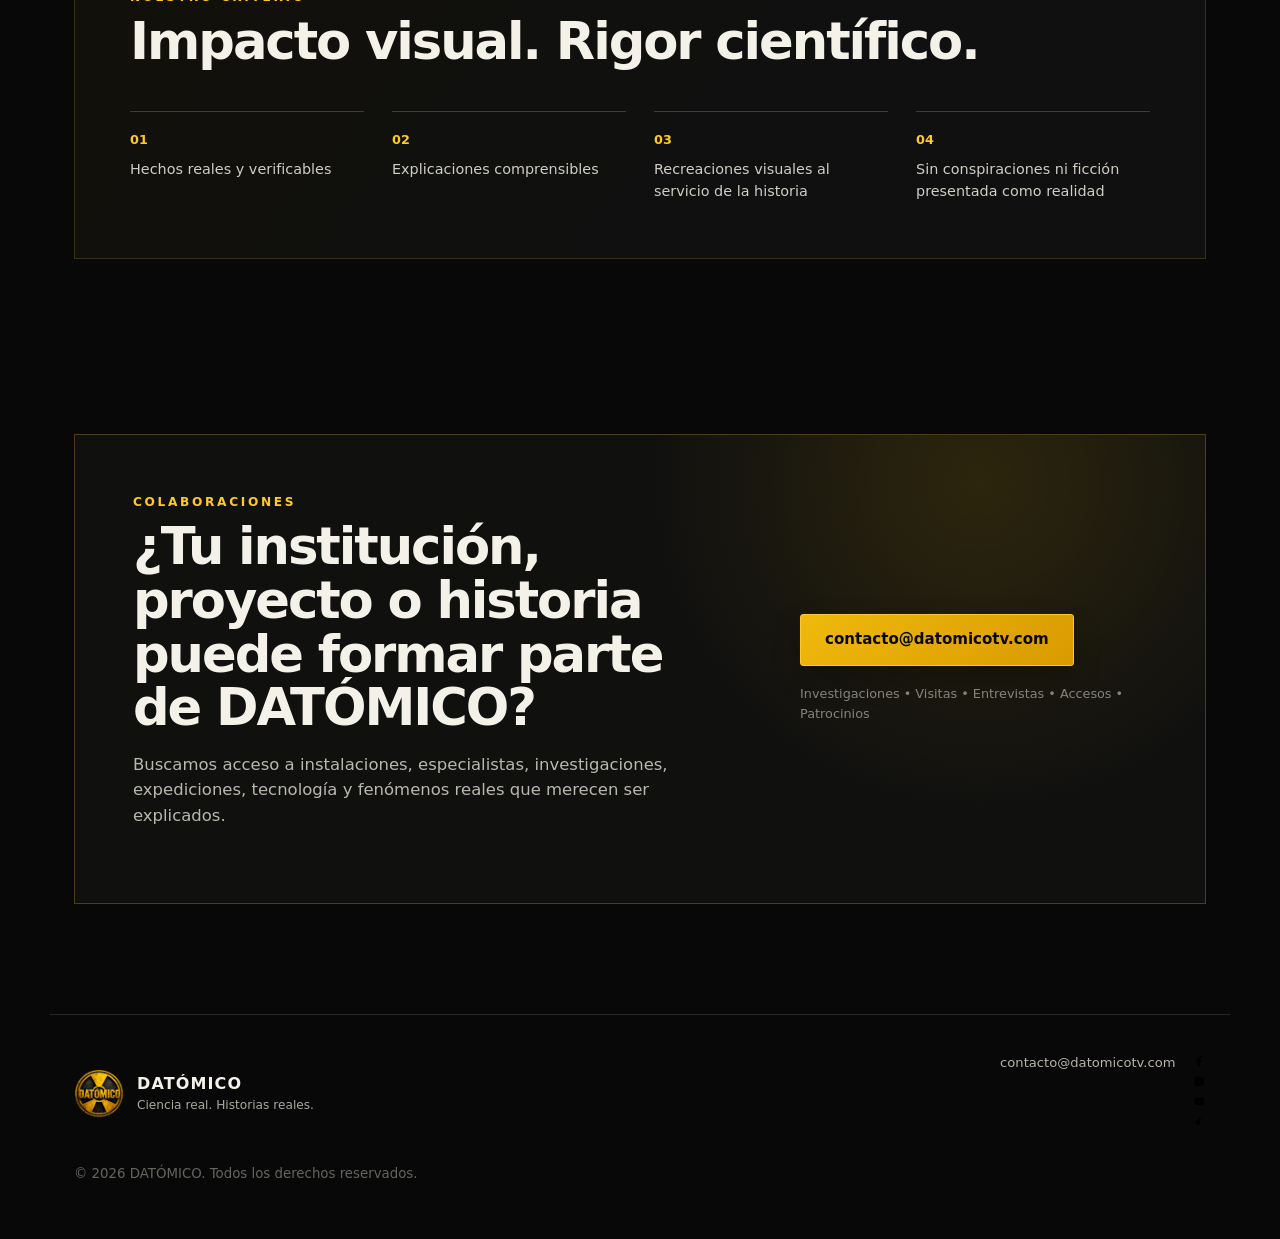
==== commit a657998c: "Refactor footer structure and update logo display" ====
--- a/index.html
+++ b/index.html
@@ -1047,45 +1047,42 @@
 
   <footer>
 
-
-    <div class="footer-brand">
-
-      <img
-        src="assets/datomico-logo.png"
-        alt="Logo DATÓMICO"
-      />
-
-
-      <div>
-
-        <strong>
-          DATÓMICO
-        </strong>
-
-        <span>
-          Ciencia real. Historias reales.
-        </span>
-
-      </div>
-
+  <div class="footer-brand">
+
+    <img
+      src="assets/datomico-logo.png"
+      alt="Logo DATÓMICO"
+    />
+
+    <div>
+      <strong>DATÓMICO</strong>
+      <span>Ciencia real. Historias reales.</span>
     </div>
 
-
-
-    <div class="footer-links">
-
-
-      <a href="mailto:contacto@datomicotv.com">
-        contacto@datomicotv.com
-      </a>
-
+  </div>
+
+
+  <div class="footer-links">
+
+    <a
+      class="footer-email"
+      href="mailto:contacto@datomicotv.com"
+    >
+      contacto@datomicotv.com
+    </a>
+
+
+    <div class="social-icons">
 
       <a
         href="https://www.facebook.com/datomicotv"
         target="_blank"
         rel="noopener noreferrer"
+        aria-label="Facebook de DATÓMICO"
       >
-        Facebook
+        <svg viewBox="0 0 24 24" aria-hidden="true">
+          <path d="M14 8h3V4h-3c-3 0-5 2-5 5v3H6v4h3v8h4v-8h3l1-4h-4V9c0-.7.3-1 1-1Z"></path>
+        </svg>
       </a>
 
 
@@ -1093,8 +1090,13 @@
         href="https://www.instagram.com/datomicotv"
         target="_blank"
         rel="noopener noreferrer"
+        aria-label="Instagram de DATÓMICO"
       >
-        Instagram
+        <svg viewBox="0 0 24 24" aria-hidden="true">
+          <rect x="3" y="3" width="18" height="18" rx="5"></rect>
+          <circle cx="12" cy="12" r="4"></circle>
+          <circle cx="17.5" cy="6.5" r="1"></circle>
+        </svg>
       </a>
 
 
@@ -1102,8 +1104,12 @@
         href="https://www.youtube.com/@DatomicoTV"
         target="_blank"
         rel="noopener noreferrer"
+        aria-label="YouTube de DATÓMICO"
       >
-        YouTube
+        <svg viewBox="0 0 24 24" aria-hidden="true">
+          <path d="M21 8.5c0-2-1.5-3.5-3.5-3.5h-11C4.5 5 3 6.5 3 8.5v7C3 17.5 4.5 19 6.5 19h11c2 0 3.5-1.5 3.5-3.5Z"></path>
+          <path d="m10 9 5 3-5 3Z"></path>
+        </svg>
       </a>
 
 
@@ -1111,21 +1117,25 @@
         href="https://www.tiktok.com/@datomicotv"
         target="_blank"
         rel="noopener noreferrer"
+        aria-label="TikTok de DATÓMICO"
       >
-        TikTok
+        <svg viewBox="0 0 24 24" aria-hidden="true">
+          <path d="M14 4v10.5a4.5 4.5 0 1 1-4-4.47"></path>
+          <path d="M14 4c1.2 2.5 3.1 3.8 5.5 4"></path>
+        </svg>
       </a>
 
     </div>
 
-
-
-    <small>
-      © <span id="year"></span>
-      DATÓMICO. Todos los derechos reservados.
-    </small>
-
-  </footer>
-
+  </div>
+
+
+  <small>
+    © <span id="year"></span>
+    DATÓMICO. Todos los derechos reservados.
+  </small>
+
+</footer>
 
 
   <!-- =====================================================
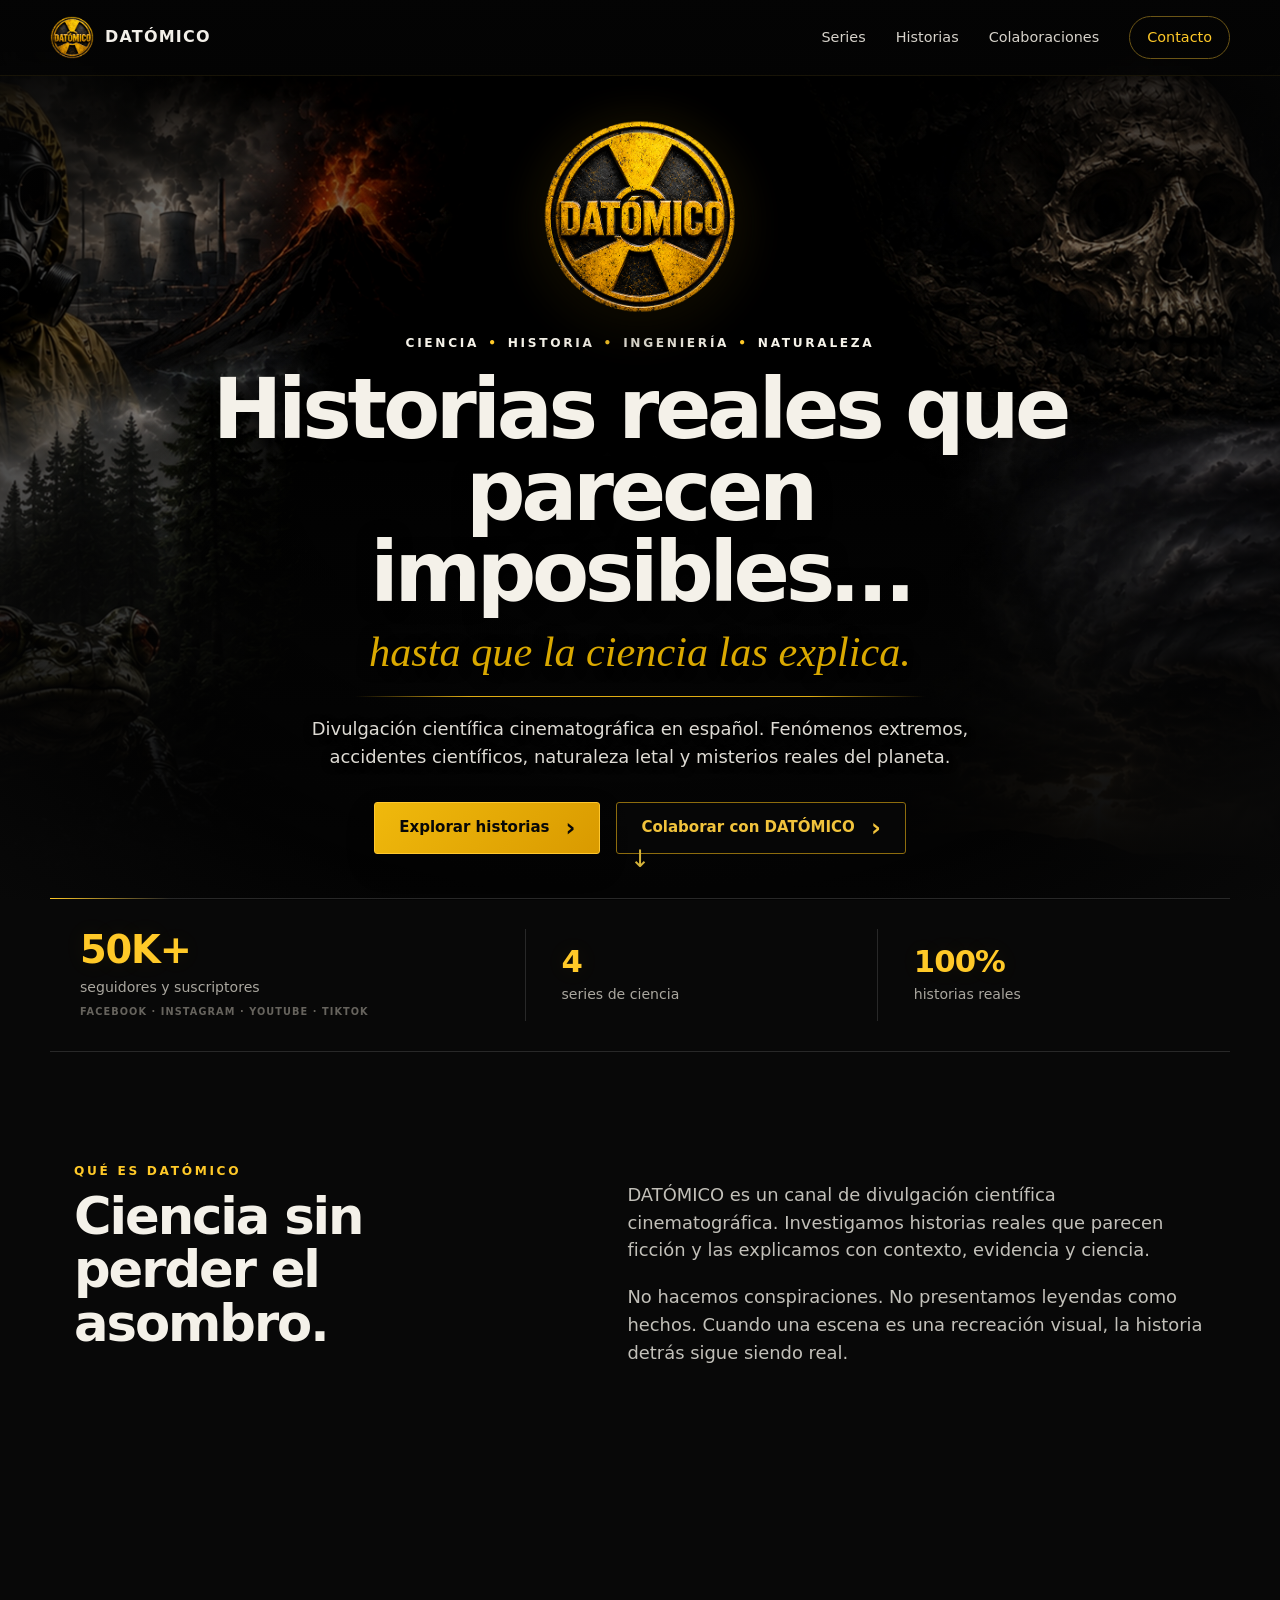
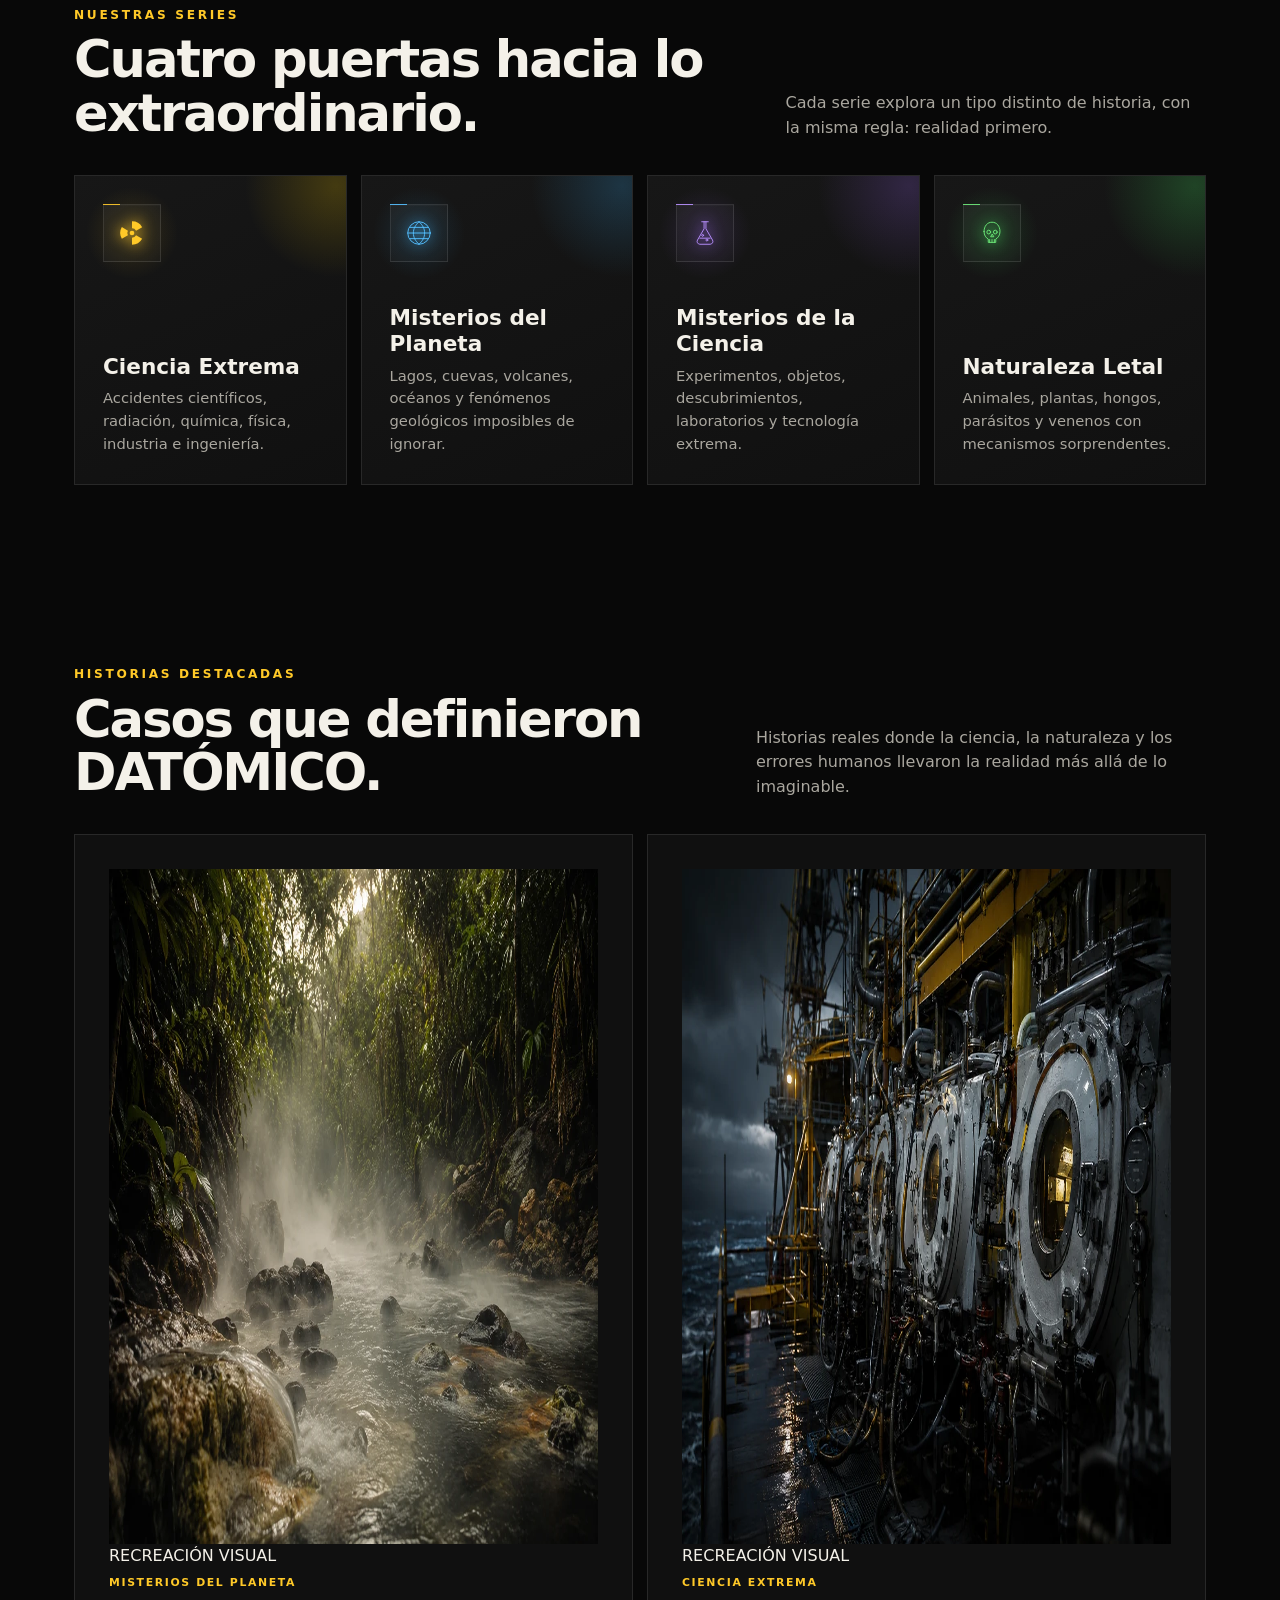
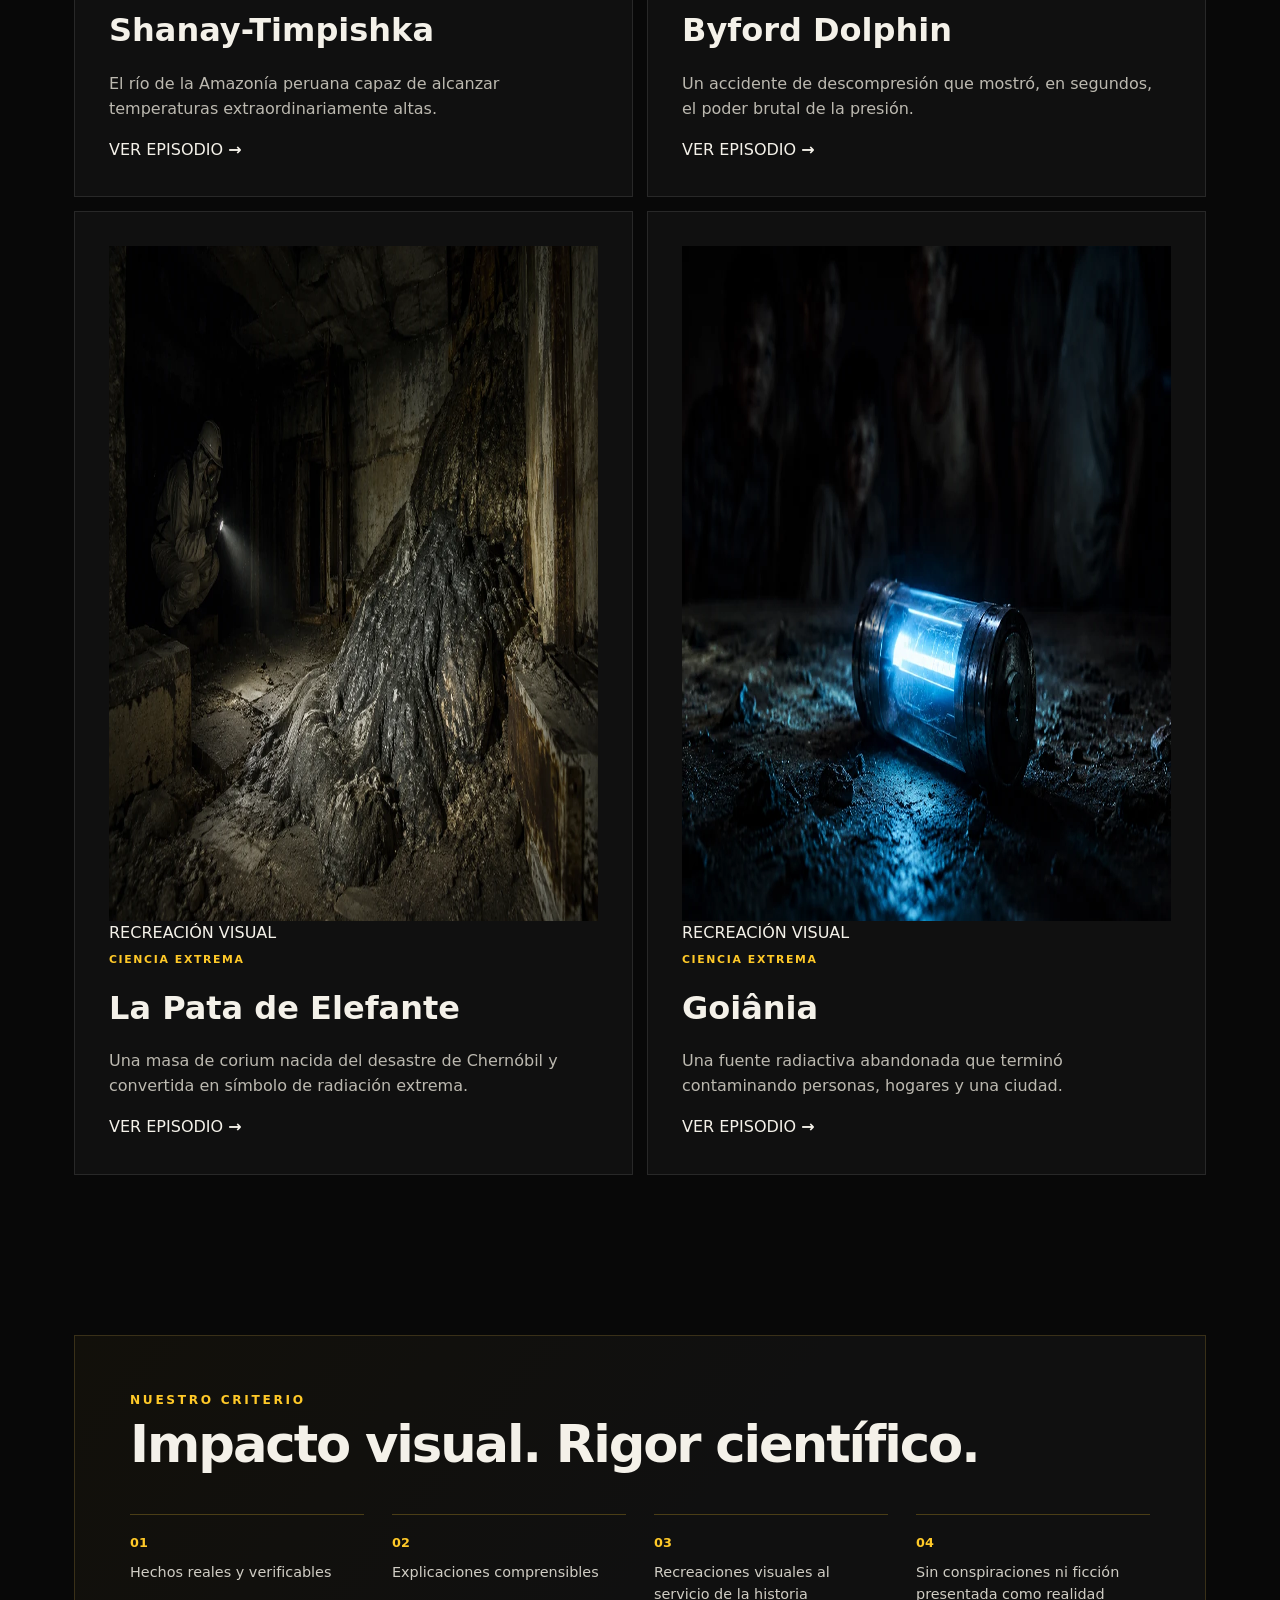
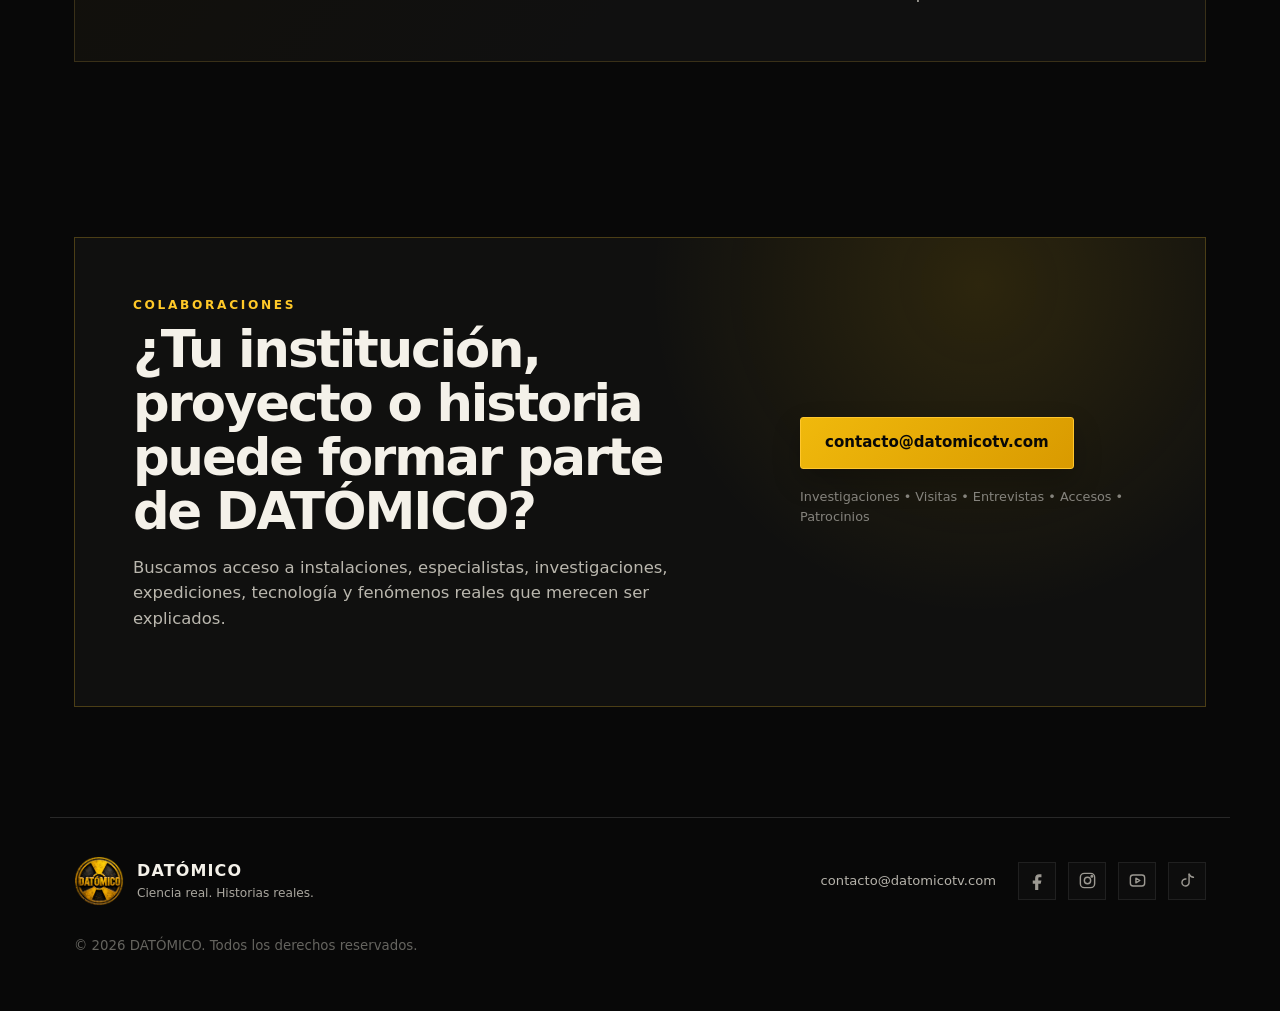
==== commit 7aec5caf: "Refactor stories section in index.html" ====
--- a/index.html
+++ b/index.html
@@ -762,140 +762,243 @@
     ====================================================== -->
 
     <section
-      class="section stories"
-      id="historias"
+  class="section stories"
+  id="historias"
+>
+
+  <div class="section-head">
+
+    <div>
+
+      <div class="section-kicker">
+        HISTORIAS DESTACADAS
+      </div>
+
+      <h2>
+        Casos que definieron DATÓMICO.
+      </h2>
+
+    </div>
+
+    <p>
+      Historias reales donde la ciencia, la naturaleza
+      y los errores humanos llevaron la realidad
+      más allá de lo imaginable.
+    </p>
+
+  </div>
+
+
+  <div class="story-grid">
+
+
+    <!-- SHANAY-TIMPISHKA -->
+
+    <a
+      class="story-card"
+      href="https://www.youtube.com/shorts/ZL1zsRo0n0Y"
+      target="_blank"
+      rel="noopener noreferrer"
+      aria-label="Ver episodio de Shanay-Timpishka en YouTube"
     >
 
-      <div class="section-head">
-
-        <div>
-
-          <div class="section-kicker">
-            HISTORIAS DESTACADAS
-          </div>
-
-          <h2>
-            Casos que definieron DATÓMICO.
-          </h2>
-
-        </div>
-
+      <div class="story-image">
+
+        <img
+          src="assets/story-shanay-timpishka.webp"
+          alt="Recreación visual del río Shanay-Timpishka en la Amazonía peruana"
+          width="1200"
+          height="675"
+          loading="lazy"
+          decoding="async"
+        />
+
+        <span class="story-recreation">
+          RECREACIÓN VISUAL
+        </span>
+
+      </div>
+
+      <div class="story-content">
+
+        <span class="tag">
+          MISTERIOS DEL PLANETA
+        </span>
+
+        <h3>
+          Shanay-Timpishka
+        </h3>
 
         <p>
-          Próximamente cada episodio tendrá su propio
-          expediente con contexto, fuentes y datos ampliados.
+          El río de la Amazonía peruana capaz de alcanzar
+          temperaturas extraordinariamente altas.
         </p>
 
-      </div>
-
-
-
-      <div class="story-grid">
-
-
-        <!-- SHANAY-TIMPISHKA -->
-
-        <article class="story-card">
-
-          <span class="tag">
-            MISTERIOS DEL PLANETA
-          </span>
-
-          <h3>
-            Shanay-Timpishka
-          </h3>
-
-          <p>
-            El río de la Amazonía peruana capaz de alcanzar
-            temperaturas extraordinariamente altas.
-          </p>
-
-          <span class="story-status">
-            Expediente próximamente
-          </span>
-
-        </article>
-
-
-
-        <!-- BYFORD DOLPHIN -->
-
-        <article class="story-card">
-
-          <span class="tag">
-            CIENCIA EXTREMA
-          </span>
-
-          <h3>
-            Byford Dolphin
-          </h3>
-
-          <p>
-            Un accidente de descompresión que mostró,
-            en segundos, el poder brutal de la presión.
-          </p>
-
-          <span class="story-status">
-            Expediente próximamente
-          </span>
-
-        </article>
-
-
-
-        <!-- PATA DE ELEFANTE -->
-
-        <article class="story-card">
-
-          <span class="tag">
-            CIENCIA EXTREMA
-          </span>
-
-          <h3>
-            La Pata de Elefante
-          </h3>
-
-          <p>
-            Una masa de corium nacida del desastre de
-            Chernóbil y convertida en símbolo de
-            radiación extrema.
-          </p>
-
-          <span class="story-status">
-            Expediente próximamente
-          </span>
-
-        </article>
-
-
-
-        <!-- GOIÂNIA -->
-
-        <article class="story-card">
-
-          <span class="tag">
-            CIENCIA EXTREMA
-          </span>
-
-          <h3>
-            Goiânia
-          </h3>
-
-          <p>
-            Una fuente radiactiva abandonada que terminó
-            contaminando personas, hogares y una ciudad.
-          </p>
-
-          <span class="story-status">
-            Expediente próximamente
-          </span>
-
-        </article>
-
-      </div>
-
-    </section>
-
+        <span class="story-link">
+          VER EPISODIO <b>→</b>
+        </span>
+
+      </div>
+
+    </a>
+
+
+    <!-- BYFORD DOLPHIN -->
+
+    <a
+      class="story-card"
+      href="https://www.youtube.com/shorts/-prGcRo7koY"
+      target="_blank"
+      rel="noopener noreferrer"
+      aria-label="Ver episodio de Byford Dolphin en YouTube"
+    >
+
+      <div class="story-image">
+
+        <img
+          src="assets/story-byford-dolphin.webp"
+          alt="Recreación visual de instalaciones de buceo de saturación offshore"
+          width="1200"
+          height="675"
+          loading="lazy"
+          decoding="async"
+        />
+
+        <span class="story-recreation">
+          RECREACIÓN VISUAL
+        </span>
+
+      </div>
+
+      <div class="story-content">
+
+        <span class="tag">
+          CIENCIA EXTREMA
+        </span>
+
+        <h3>
+          Byford Dolphin
+        </h3>
+
+        <p>
+          Un accidente de descompresión que mostró,
+          en segundos, el poder brutal de la presión.
+        </p>
+
+        <span class="story-link">
+          VER EPISODIO <b>→</b>
+        </span>
+
+      </div>
+
+    </a>
+
+
+    <!-- PATA DE ELEFANTE -->
+
+    <a
+      class="story-card"
+      href="https://www.youtube.com/shorts/0qMkjwgsmpw"
+      target="_blank"
+      rel="noopener noreferrer"
+      aria-label="Ver episodio de La Pata de Elefante en YouTube"
+    >
+
+      <div class="story-image">
+
+        <img
+          src="assets/story-pata-elefante.webp"
+          alt="Recreación visual de la Pata de Elefante en Chernóbil"
+          width="1200"
+          height="675"
+          loading="lazy"
+          decoding="async"
+        />
+
+        <span class="story-recreation">
+          RECREACIÓN VISUAL
+        </span>
+
+      </div>
+
+      <div class="story-content">
+
+        <span class="tag">
+          CIENCIA EXTREMA
+        </span>
+
+        <h3>
+          La Pata de Elefante
+        </h3>
+
+        <p>
+          Una masa de corium nacida del desastre de
+          Chernóbil y convertida en símbolo de
+          radiación extrema.
+        </p>
+
+        <span class="story-link">
+          VER EPISODIO <b>→</b>
+        </span>
+
+      </div>
+
+    </a>
+
+
+    <!-- GOIÂNIA -->
+
+    <a
+      class="story-card"
+      href="https://www.youtube.com/shorts/xN28eTof7LE"
+      target="_blank"
+      rel="noopener noreferrer"
+      aria-label="Ver episodio del accidente radiológico de Goiânia en YouTube"
+    >
+
+      <div class="story-image">
+
+        <img
+          src="assets/story-goiania.webp"
+          alt="Recreación visual inspirada en el accidente radiológico de Goiânia"
+          width="1200"
+          height="675"
+          loading="lazy"
+          decoding="async"
+        />
+
+        <span class="story-recreation">
+          RECREACIÓN VISUAL
+        </span>
+
+      </div>
+
+      <div class="story-content">
+
+        <span class="tag">
+          CIENCIA EXTREMA
+        </span>
+
+        <h3>
+          Goiânia
+        </h3>
+
+        <p>
+          Una fuente radiactiva abandonada que terminó
+          contaminando personas, hogares y una ciudad.
+        </p>
+
+        <span class="story-link">
+          VER EPISODIO <b>→</b>
+        </span>
+
+      </div>
+
+    </a>
+
+  </div>
+
+</section>
 
 
     <!-- =====================================================
--- a/styles.css
+++ b/styles.css
@@ -1133,50 +1133,36 @@
    FOOTER
 ===================================================== */
 
+/* =====================================================
+   FOOTER
+===================================================== */
+
 footer{
   max-width:var(--max);
-
-  margin:
-    0
-    auto;
-
-  border-top:
-    1px solid var(--line);
-
-  padding:
-    38px
-    24px
-    54px;
+  margin:0 auto;
+  border-top:1px solid var(--line);
+  padding:38px 24px 54px;
 
   display:grid;
-
-  grid-template-columns:
-    auto
-    1fr;
-
+  grid-template-columns:auto 1fr;
   gap:30px;
-
   align-items:center;
 }
 
 .footer-brand{
   display:flex;
-
   align-items:center;
-
   gap:13px;
 }
 
 .footer-brand img{
   width:50px;
   height:50px;
-
   object-fit:contain;
 }
 
 .footer-brand div{
   display:flex;
-
   flex-direction:column;
 }
 
@@ -1186,38 +1172,108 @@
 
 .footer-brand span{
   font-size:.76rem;
-
   color:var(--muted);
 }
 
 .footer-links{
   display:flex;
-
   justify-content:flex-end;
-
-  gap:18px;
-
+  align-items:center;
+  gap:22px;
   flex-wrap:wrap;
-
+}
+
+.footer-email{
   font-size:.82rem;
-
   color:#b6b3ab;
-}
-
-.footer-links a{
   transition:color .2s ease;
 }
 
-.footer-links a:hover{
+.footer-email:hover{
   color:var(--gold2);
 }
 
+.social-icons{
+  display:flex;
+  align-items:center;
+  gap:12px;
+}
+
+.social-icons a{
+  width:38px;
+  height:38px;
+
+  display:flex;
+  align-items:center;
+  justify-content:center;
+
+  border:1px solid rgba(255,255,255,.08);
+  background:rgba(255,255,255,.02);
+
+  color:#9c9992;
+
+  transition:
+    color .2s ease,
+    border-color .2s ease,
+    background .2s ease,
+    transform .2s ease;
+}
+
+.social-icons a:hover{
+  color:var(--gold2);
+  border-color:rgba(255,201,40,.32);
+  background:rgba(255,201,40,.04);
+  transform:translateY(-2px);
+}
+
+.social-icons svg{
+  width:19px;
+  height:19px;
+
+  fill:none;
+  stroke:currentColor;
+  stroke-width:1.8;
+  stroke-linecap:round;
+  stroke-linejoin:round;
+}
+
+.social-icons a:first-child svg{
+  fill:currentColor;
+  stroke:none;
+}
+
 footer small{
-  grid-column:
-    1 /
-    -1;
-
+  grid-column:1/-1;
   color:#65645f;
+}
+
+
+/* =====================================================
+   FOOTER — MOBILE
+===================================================== */
+
+@media(max-width:620px){
+
+  footer{
+    grid-template-columns:1fr;
+  }
+
+  .footer-links{
+    justify-content:flex-start;
+    align-items:flex-start;
+    flex-direction:column;
+    gap:16px;
+  }
+
+  .social-icons{
+    gap:10px;
+  }
+
+  .social-icons a{
+    width:36px;
+    height:36px;
+  }
+
 }
 
 
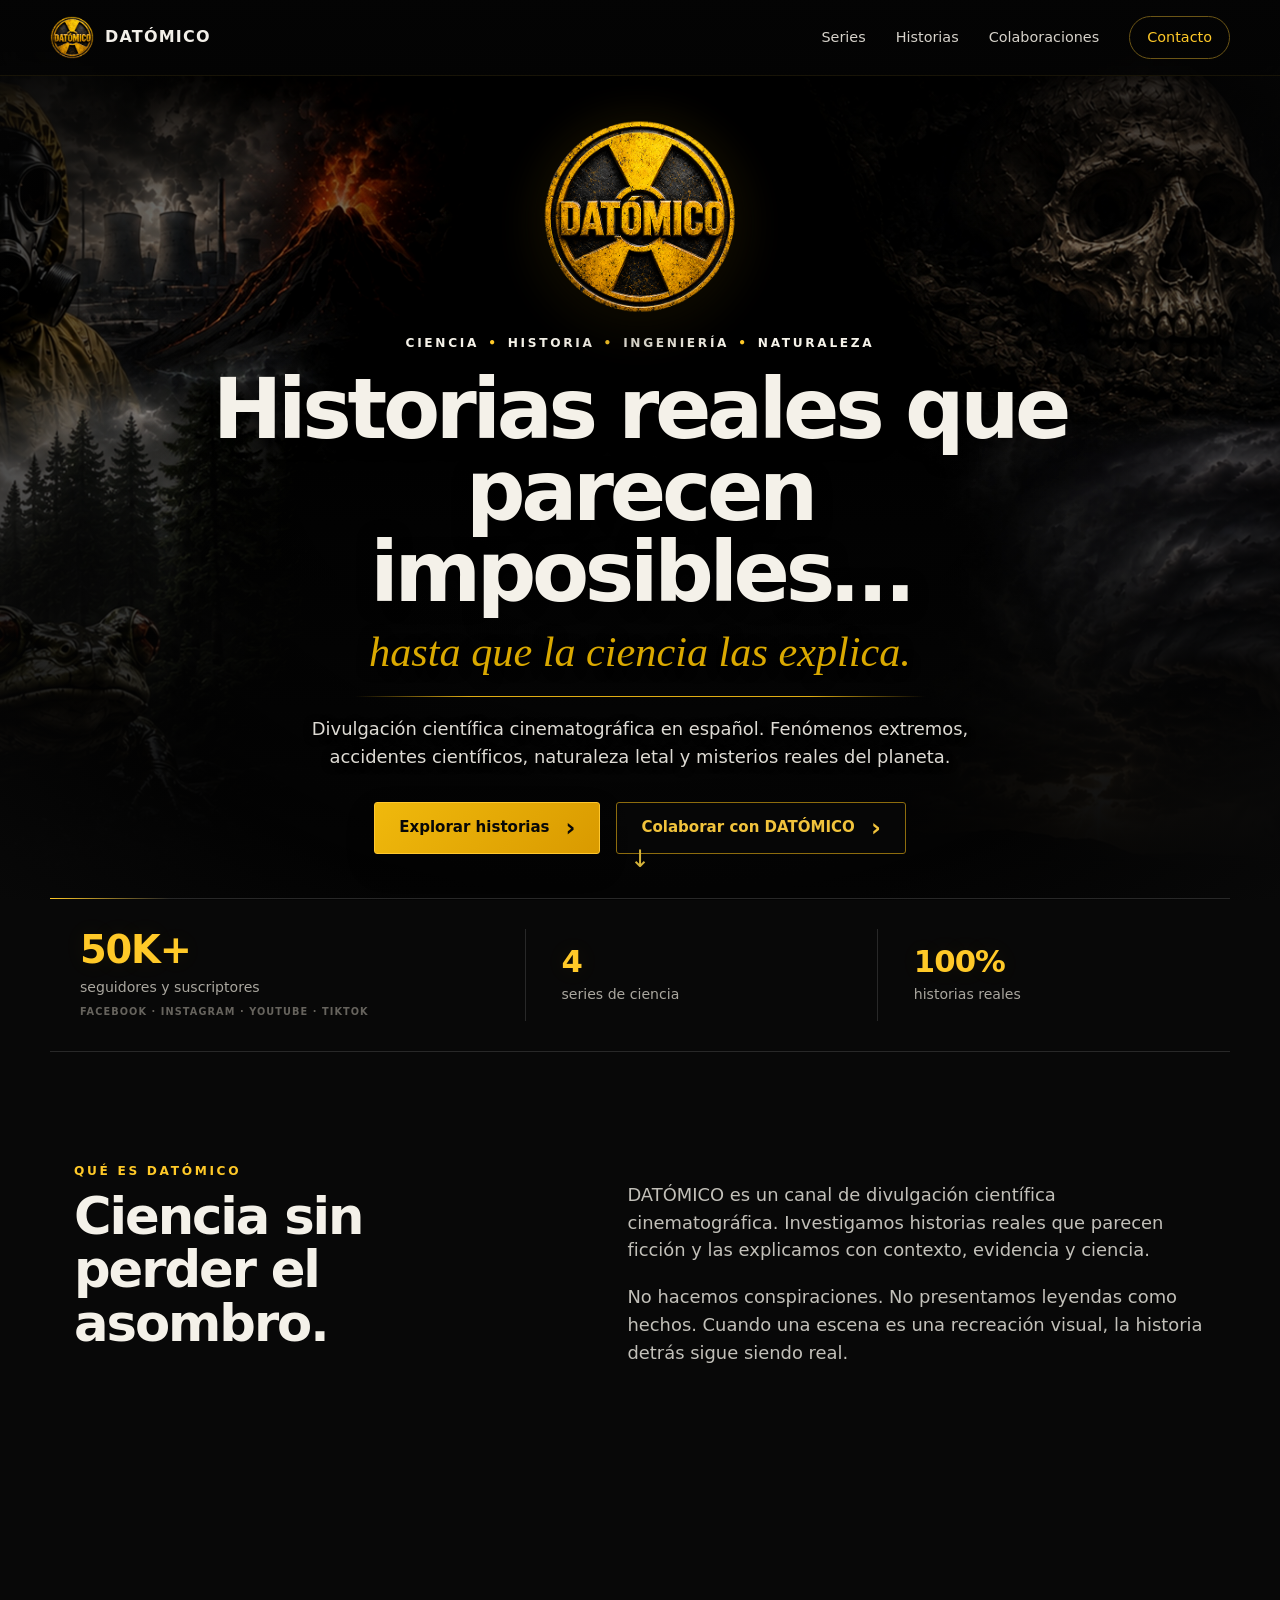
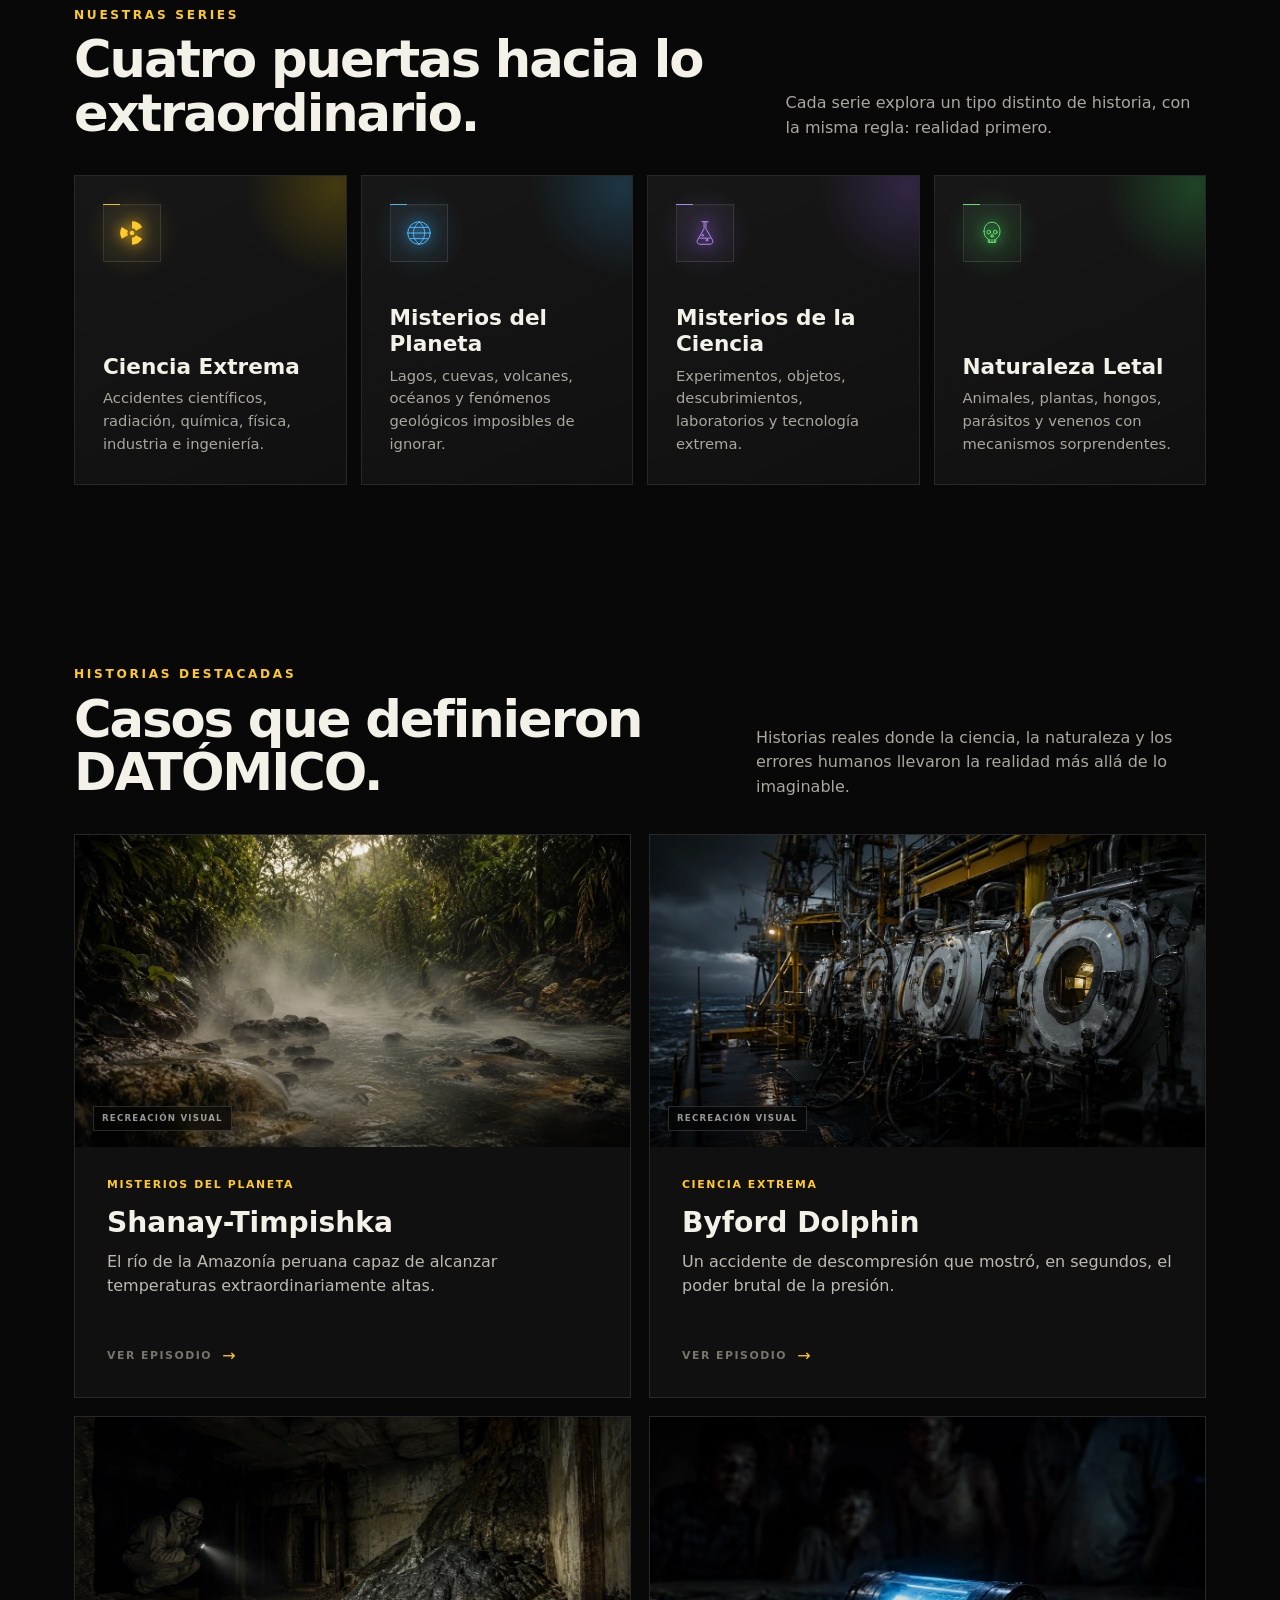
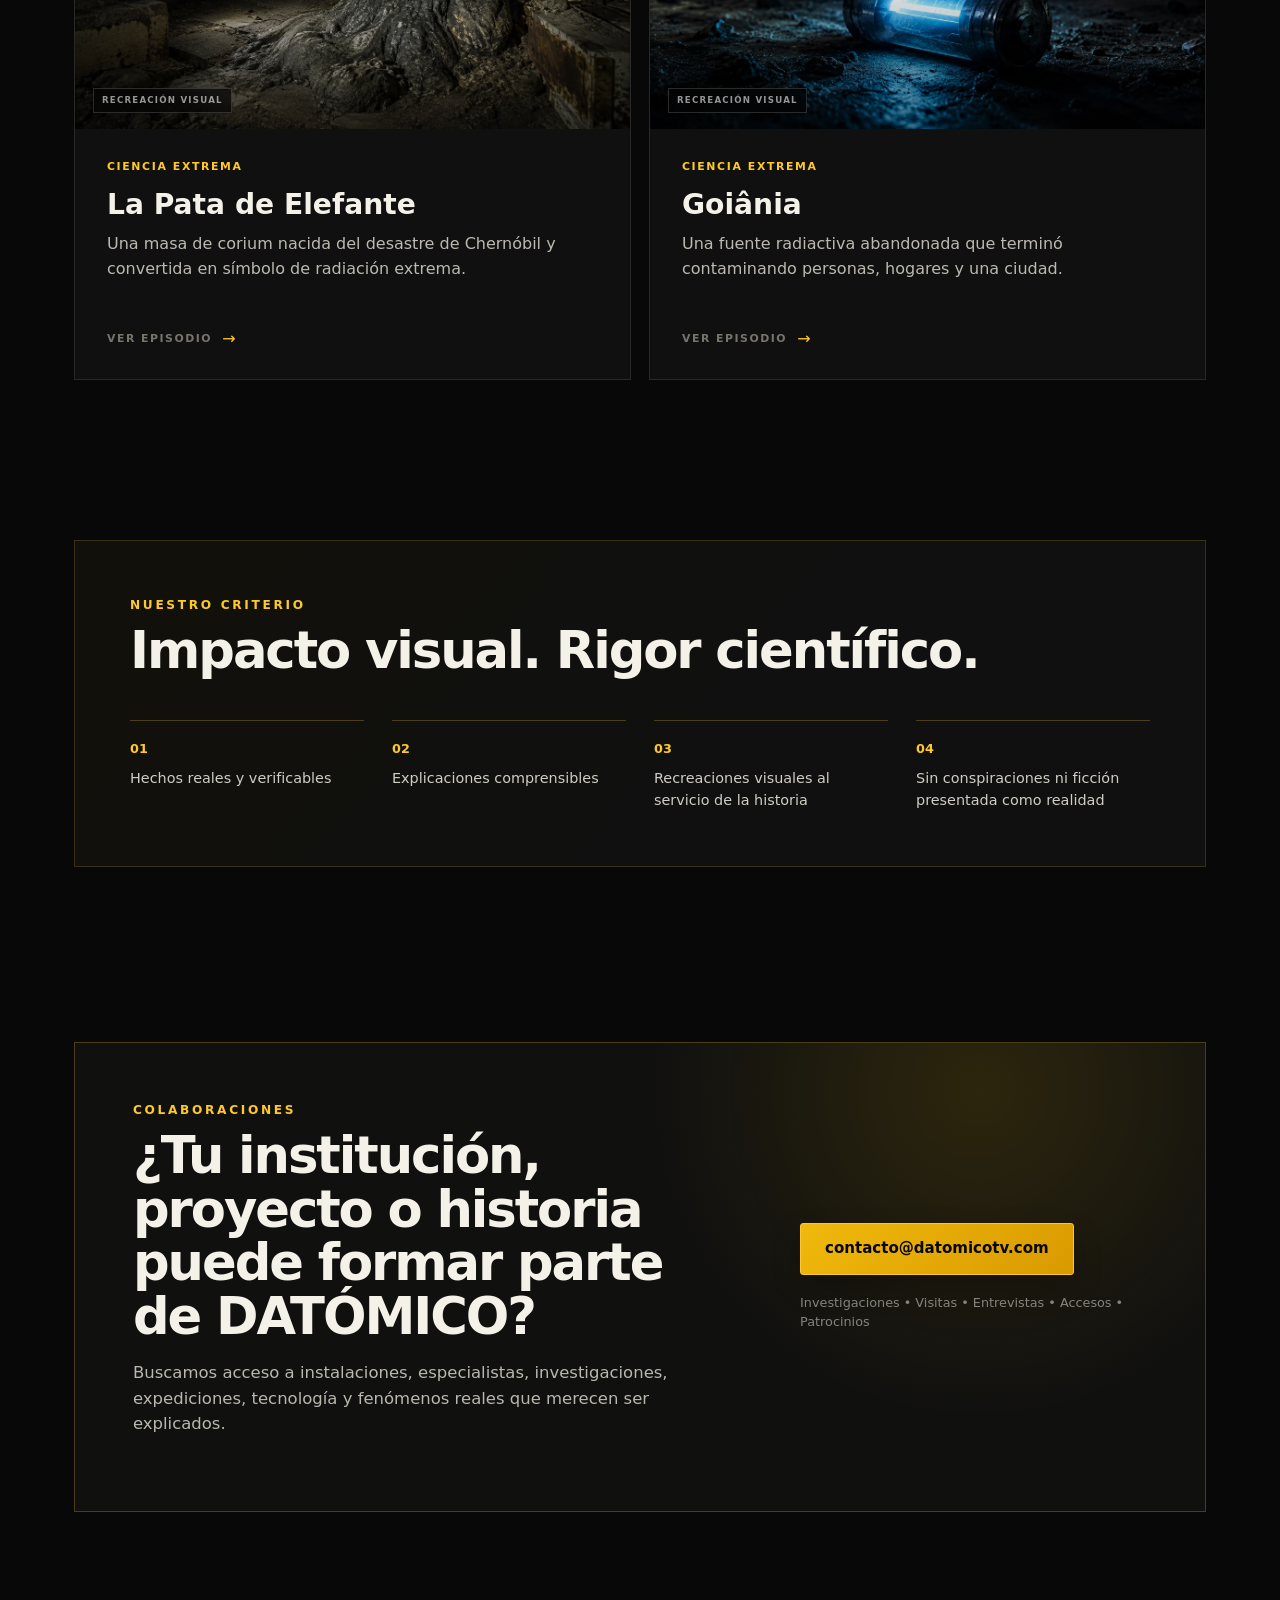
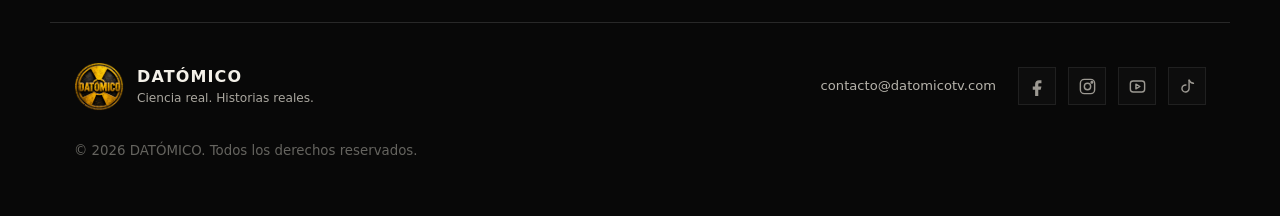
==== commit 84c9ed2a: "Update links and aria-labels for story cards" ====
--- a/index.html
+++ b/index.html
@@ -796,10 +796,10 @@
 
     <a
       class="story-card"
-      href="https://www.youtube.com/shorts/ZL1zsRo0n0Y"
+      href="https://www.facebook.com/share/r/19UpPiUXyn/"
       target="_blank"
       rel="noopener noreferrer"
-      aria-label="Ver episodio de Shanay-Timpishka en YouTube"
+      aria-label="Ver episodio de Shanay-Timpishka en Facebook"
     >
 
       <div class="story-image">
@@ -847,10 +847,10 @@
 
     <a
       class="story-card"
-      href="https://www.youtube.com/shorts/-prGcRo7koY"
+      href="https://www.facebook.com/share/r/1MUcRkQaYi/"
       target="_blank"
       rel="noopener noreferrer"
-      aria-label="Ver episodio de Byford Dolphin en YouTube"
+      aria-label="Ver episodio de Byford Dolphin en Facebook"
     >
 
       <div class="story-image">
@@ -898,10 +898,10 @@
 
     <a
       class="story-card"
-      href="https://www.youtube.com/shorts/0qMkjwgsmpw"
+      href="https://www.facebook.com/share/r/16KiVLxqh7F/"
       target="_blank"
       rel="noopener noreferrer"
-      aria-label="Ver episodio de La Pata de Elefante en YouTube"
+      aria-label="Ver episodio de La Pata de Elefante en Facebook"
     >
 
       <div class="story-image">
@@ -950,10 +950,10 @@
 
     <a
       class="story-card"
-      href="https://www.youtube.com/shorts/xN28eTof7LE"
+      href="https://www.facebook.com/share/r/19kb1Qkf4d/"
       target="_blank"
       rel="noopener noreferrer"
-      aria-label="Ver episodio del accidente radiológico de Goiânia en YouTube"
+      aria-label="Ver episodio del accidente radiológico de Goiânia en Facebook"
     >
 
       <div class="story-image">
--- a/styles.css
+++ b/styles.css
@@ -935,43 +935,137 @@
    HISTORIAS
 ===================================================== */
 
+/* =====================================================
+   HISTORIAS
+===================================================== */
+
 .stories{
   padding-top:70px;
 }
 
 .story-grid{
   display:grid;
-
-  grid-template-columns:
-    repeat(2,1fr);
-
-  gap:14px;
+  grid-template-columns:repeat(2,1fr);
+  gap:18px;
 }
 
 .story-card{
+  display:flex;
+  flex-direction:column;
+
+  min-width:0;
+
+  background:#101010;
+  border:1px solid var(--line);
+
+  overflow:hidden;
+
+  transition:
+    transform .35s ease,
+    border-color .35s ease,
+    box-shadow .35s ease;
+}
+
+.story-card:hover{
+  transform:translateY(-5px);
+
+  border-color:rgba(255,201,40,.34);
+
+  box-shadow:
+    0 18px 45px rgba(0,0,0,.28);
+}
+
+
+/* IMAGEN */
+
+.story-image{
+  position:relative;
+
+  width:100%;
+  aspect-ratio:16 / 9;
+
+  overflow:hidden;
+
+  background:#080808;
+}
+
+.story-image::after{
+  content:"";
+
+  position:absolute;
+  inset:0;
+
+  background:
+    linear-gradient(
+      to bottom,
+      rgba(0,0,0,.04) 45%,
+      rgba(0,0,0,.44) 100%
+    );
+
+  pointer-events:none;
+}
+
+.story-image img{
+  width:100%;
+  height:100%;
+
+  object-fit:cover;
+
+  transition:
+    transform .7s cubic-bezier(.2,.7,.2,1),
+    filter .4s ease;
+}
+
+.story-card:hover .story-image img{
+  transform:scale(1.045);
+
+  filter:
+    contrast(1.04)
+    brightness(1.04);
+}
+
+
+/* RECREACIÓN VISUAL */
+
+.story-recreation{
+  position:absolute;
+
+  z-index:2;
+
+  left:18px;
+  bottom:16px;
+
+  padding:5px 8px;
+
   border:
-    1px solid var(--line);
-
-  padding:34px;
-
-  background:#101010;
-
+    1px solid rgba(255,255,255,.15);
+
+  background:
+    rgba(5,5,5,.68);
+
+  backdrop-filter:
+    blur(8px);
+
+  color:
+    rgba(255,255,255,.58);
+
+  font-size:.54rem;
+
+  font-weight:750;
+
+  letter-spacing:.14em;
+}
+
+
+/* CONTENIDO */
+
+.story-content{
   min-height:250px;
 
+  padding:30px 32px 28px;
+
   display:flex;
-
   flex-direction:column;
-
-  transition:
-    border-color .3s ease,
-    transform .3s ease;
-}
-
-.story-card:hover{
-  border-color:#3b3b3b;
-
-  transform:
-    translateY(-3px);
 }
 
 .tag{
@@ -985,30 +1079,101 @@
 }
 
 .story-card h3{
-  font-size:2rem;
+  font-size:clamp(1.65rem,2.2vw,2rem);
+
+  line-height:1.15;
 
   margin:
     .8rem
     0
-    .7rem;
+    .65rem;
 }
 
 .story-card p{
   color:#bcb9b0;
 
   max-width:540px;
-}
-
-.story-status{
+
+  margin:
+    0
+    0
+    28px;
+}
+
+
+/* CTA */
+
+.story-link{
   margin-top:auto;
 
-  color:#6f6e68;
-
-  font-size:.8rem;
-
-  text-transform:uppercase;
-
-  letter-spacing:.1em;
+  display:flex;
+
+  align-items:center;
+
+  gap:10px;
+
+  color:#77746c;
+
+  font-size:.68rem;
+
+  font-weight:800;
+
+  letter-spacing:.14em;
+
+  transition:
+    color .25s ease;
+}
+
+.story-link b{
+  color:var(--gold2);
+
+  font-size:1rem;
+
+  font-weight:500;
+
+  transition:
+    transform .25s ease;
+}
+
+.story-card:hover .story-link{
+  color:#d7d3c9;
+}
+
+.story-card:hover .story-link b{
+  transform:translateX(5px);
+}
+
+
+/* =====================================================
+   HISTORIAS — MOBILE
+===================================================== */
+
+@media(max-width:620px){
+
+  .story-grid{
+    grid-template-columns:1fr;
+    gap:16px;
+  }
+
+  .story-content{
+    min-height:220px;
+
+    padding:
+      24px
+      22px;
+  }
+
+  .story-card h3{
+    font-size:1.65rem;
+  }
+
+  .story-recreation{
+    left:12px;
+    bottom:12px;
+
+    font-size:.5rem;
+  }
+
 }
 
 
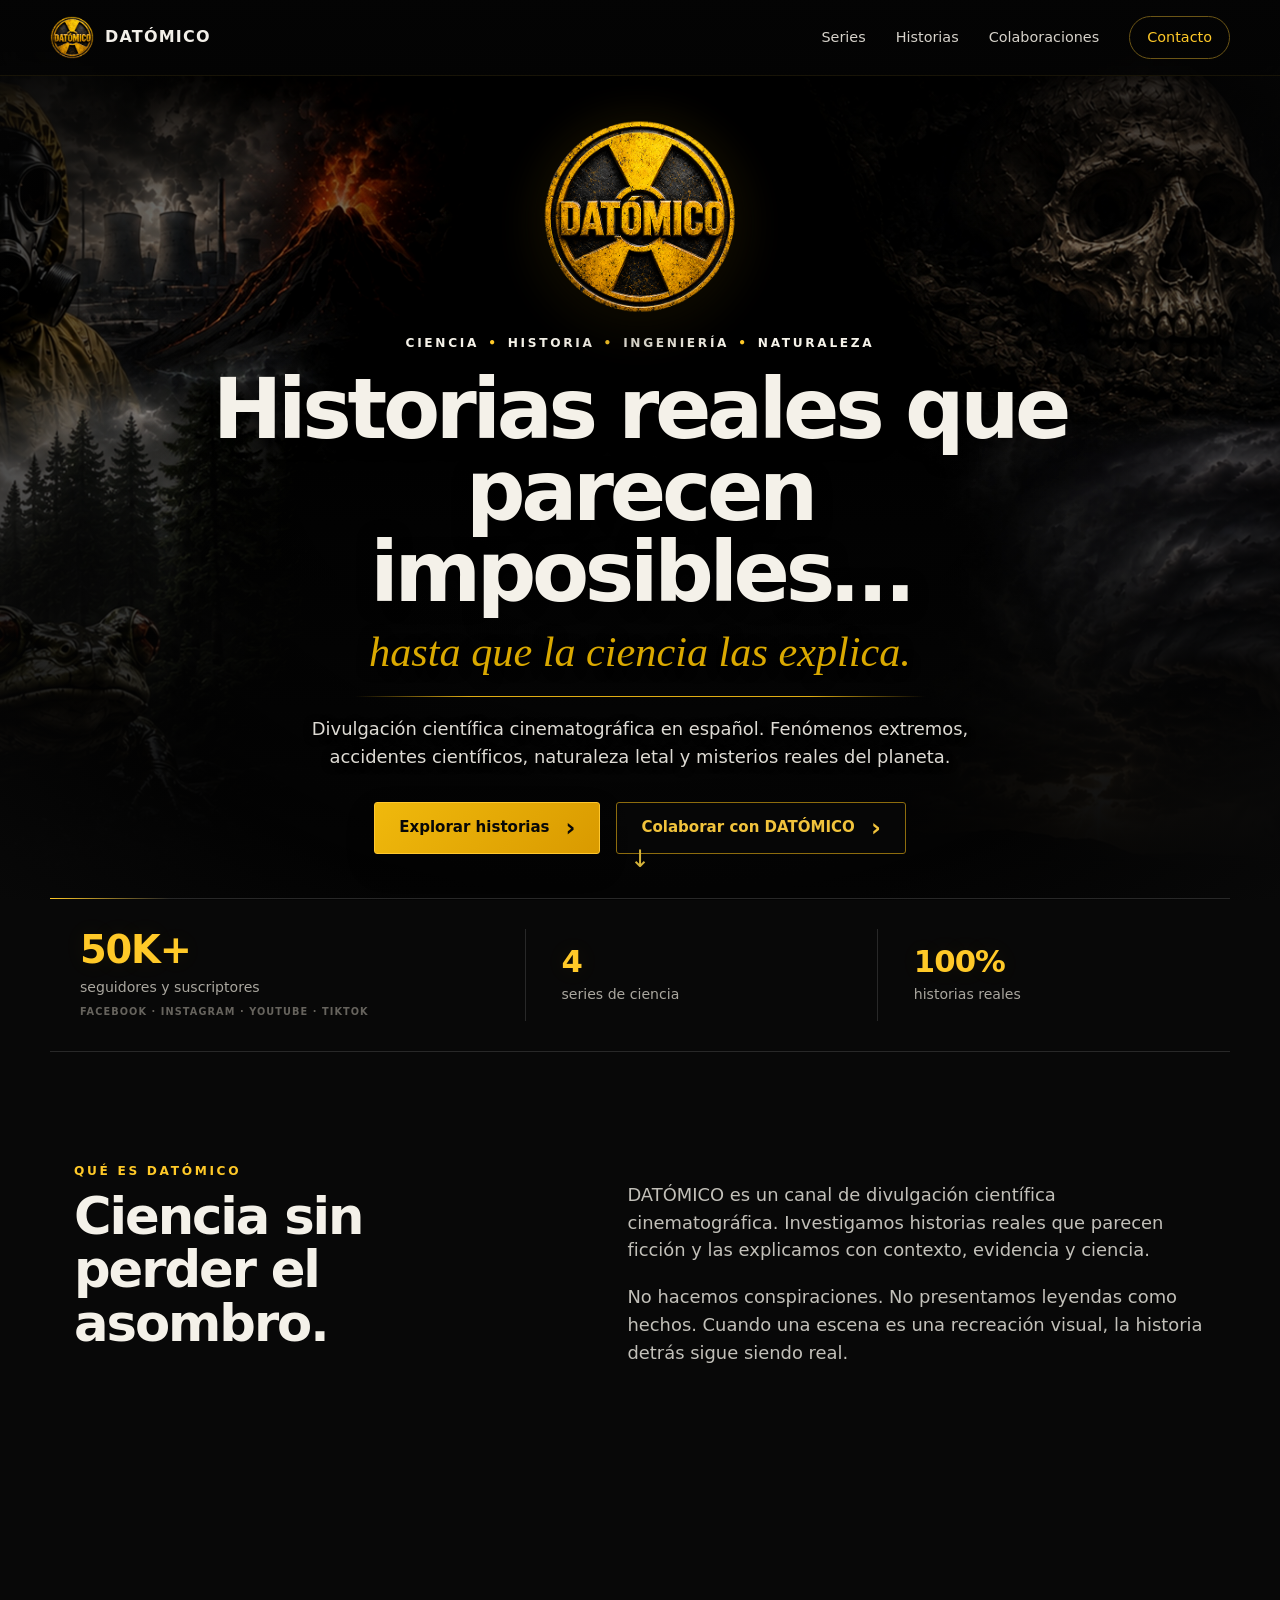
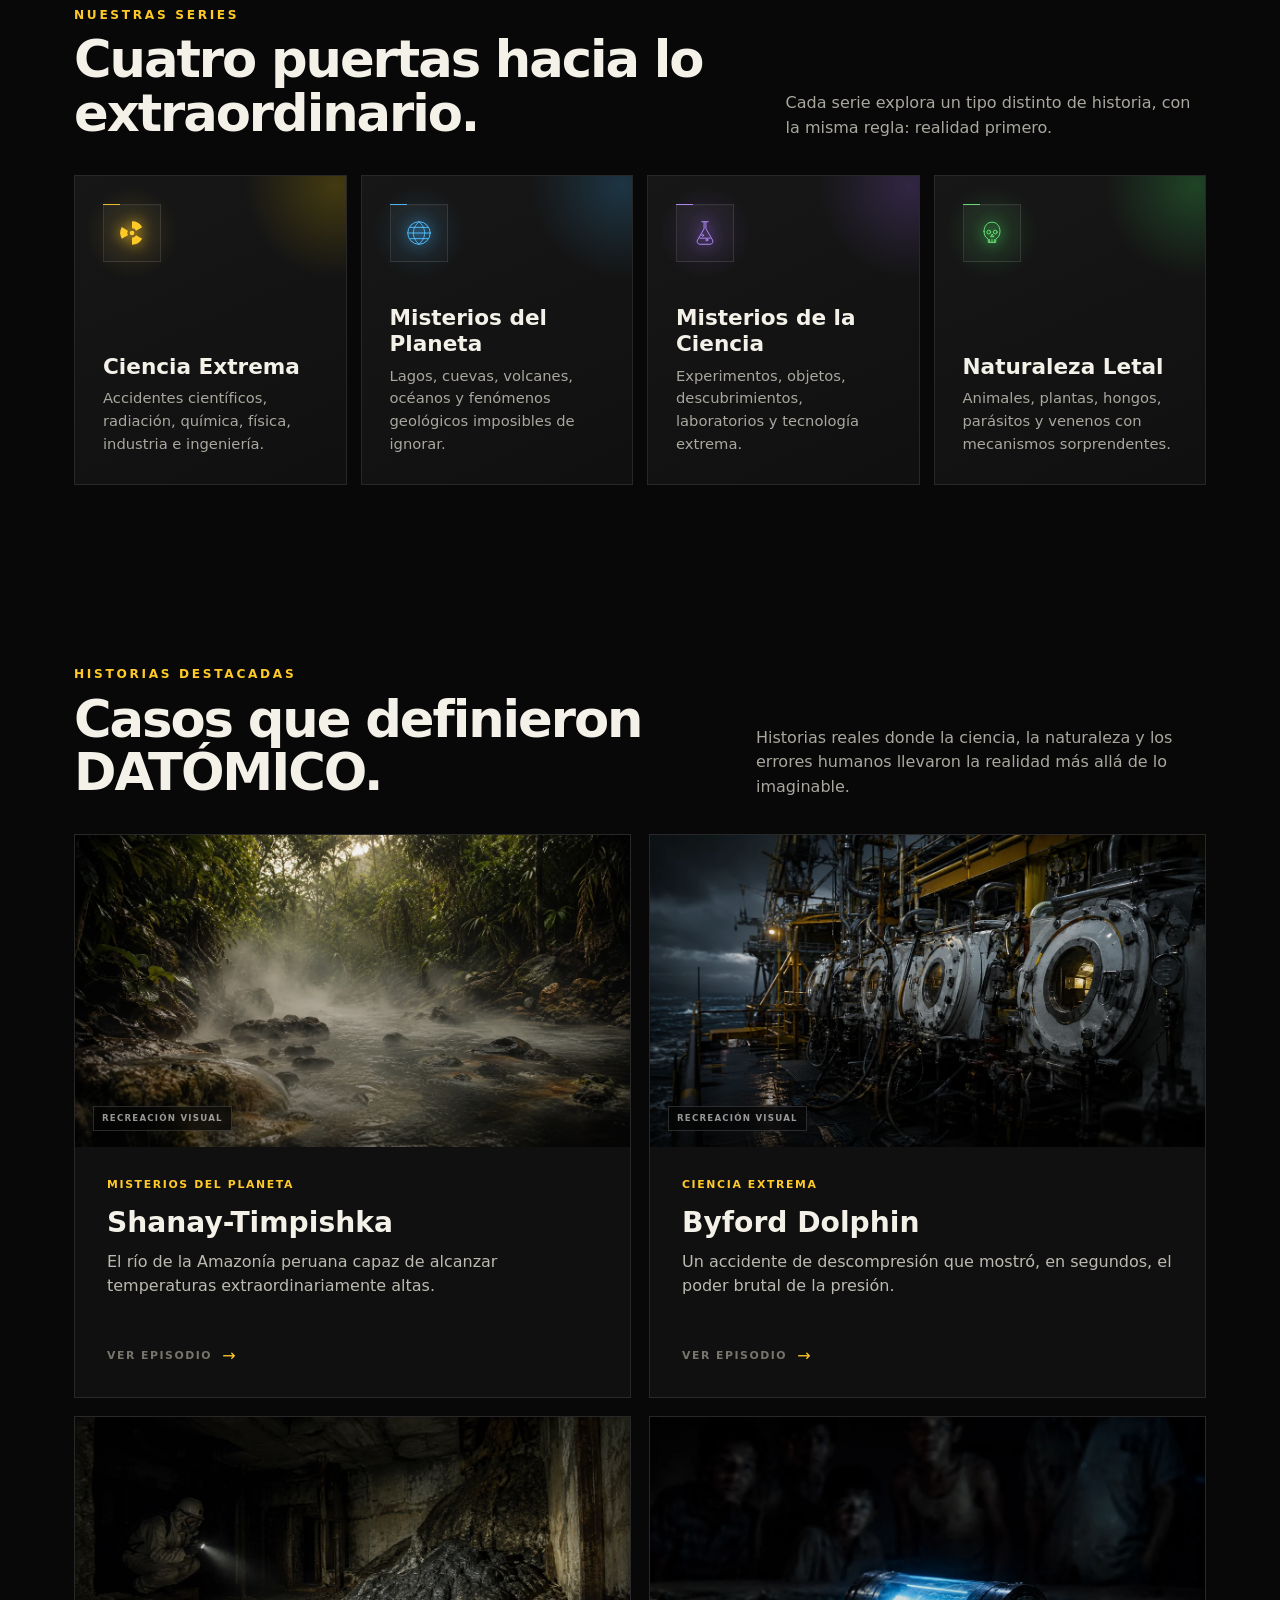
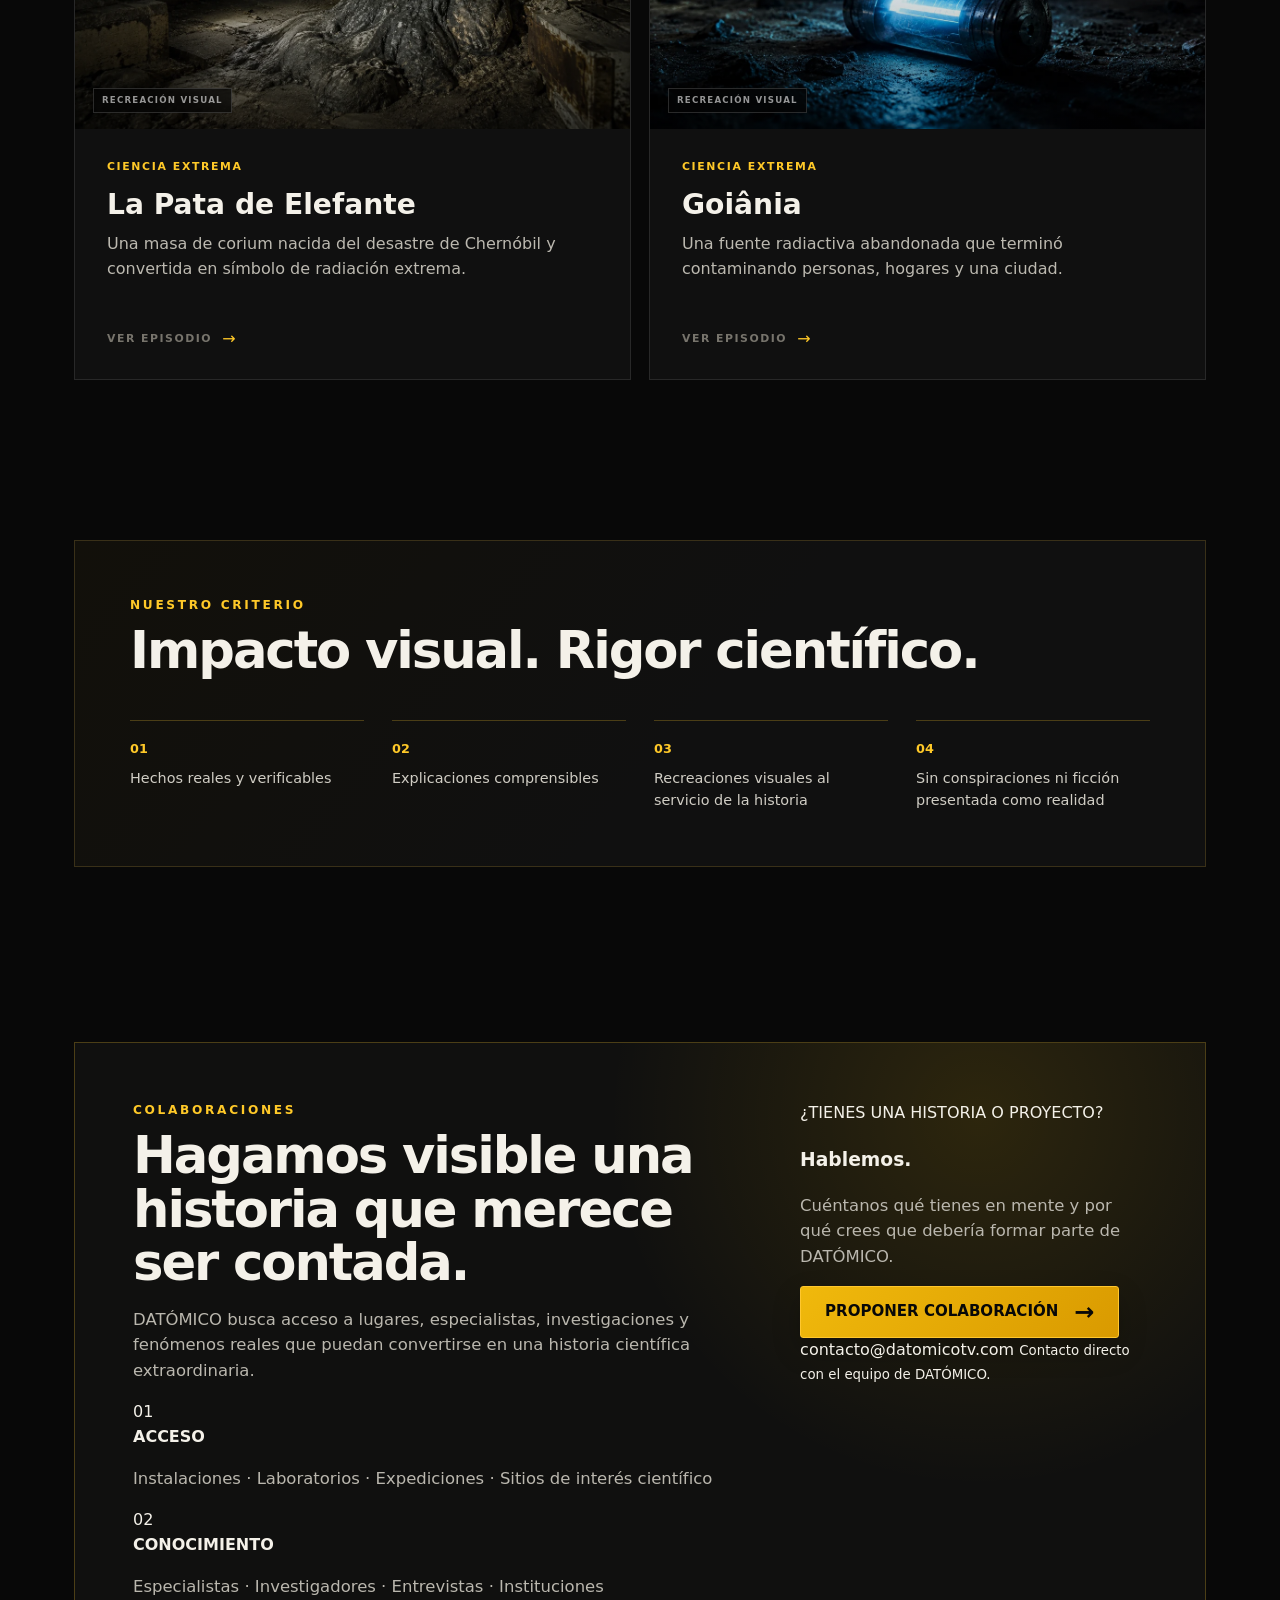
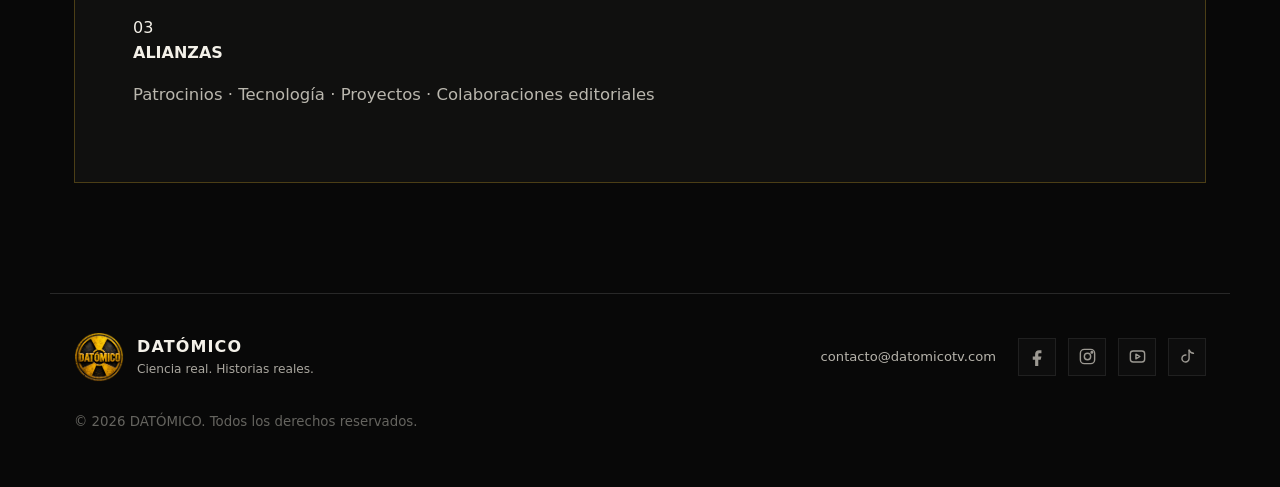
==== commit aed8baa4: "Revise collaborations section in index.html Updated the collaborations section with new content and " ====
--- a/index.html
+++ b/index.html
@@ -1089,57 +1089,129 @@
     ====================================================== -->
 
     <section
-      class="section collab"
-      id="colaboraciones"
-    >
-
-      <div class="collab-card">
-
-
-        <div>
-
-          <div class="section-kicker">
-            COLABORACIONES
+  class="section collab"
+  id="colaboraciones"
+>
+
+  <div class="collab-card">
+
+    <div class="collab-main">
+
+      <div class="section-kicker">
+        COLABORACIONES
+      </div>
+
+      <h2>
+        Hagamos visible una historia
+        que merece ser contada.
+      </h2>
+
+      <p class="collab-intro">
+        DATÓMICO busca acceso a lugares, especialistas,
+        investigaciones y fenómenos reales que puedan
+        convertirse en una historia científica extraordinaria.
+      </p>
+
+
+      <div class="collab-categories">
+
+        <div class="collab-category">
+
+          <span class="collab-number">
+            01
+          </span>
+
+          <div>
+            <strong>ACCESO</strong>
+
+            <p>
+              Instalaciones · Laboratorios · Expediciones ·
+              Sitios de interés científico
+            </p>
           </div>
 
-
-          <h2>
-            ¿Tu institución, proyecto o historia
-            puede formar parte de DATÓMICO?
-          </h2>
-
-
-          <p>
-            Buscamos acceso a instalaciones, especialistas,
-            investigaciones, expediciones, tecnología
-            y fenómenos reales que merecen ser explicados.
-          </p>
-
         </div>
 
 
-
-        <div class="collab-actions">
-
-          <a
-            class="btn primary"
-            href="mailto:contacto@datomicotv.com?subject=Colaboración%20con%20DATÓMICO"
-          >
-            contacto@datomicotv.com
-          </a>
-
-
-          <span>
-            Investigaciones • Visitas • Entrevistas •
-            Accesos • Patrocinios
+        <div class="collab-category">
+
+          <span class="collab-number">
+            02
           </span>
 
+          <div>
+            <strong>CONOCIMIENTO</strong>
+
+            <p>
+              Especialistas · Investigadores · Entrevistas ·
+              Instituciones
+            </p>
+          </div>
+
         </div>
 
-      </div>
-
-    </section>
-
+
+        <div class="collab-category">
+
+          <span class="collab-number">
+            03
+          </span>
+
+          <div>
+            <strong>ALIANZAS</strong>
+
+            <p>
+              Patrocinios · Tecnología · Proyectos ·
+              Colaboraciones editoriales
+            </p>
+          </div>
+
+        </div>
+
+      </div>
+
+    </div>
+
+
+    <aside class="collab-contact">
+
+      <span class="collab-contact-kicker">
+        ¿TIENES UNA HISTORIA O PROYECTO?
+      </span>
+
+      <h3>
+        Hablemos.
+      </h3>
+
+      <p>
+        Cuéntanos qué tienes en mente y por qué crees que
+        debería formar parte de DATÓMICO.
+      </p>
+
+      <a
+        class="btn primary collab-button"
+        href="mailto:contacto@datomicotv.com?subject=Propuesta%20de%20colaboración%20para%20DATÓMICO"
+      >
+        PROPONER COLABORACIÓN
+        <span>→</span>
+      </a>
+
+      <a
+        class="collab-email"
+        href="mailto:contacto@datomicotv.com"
+      >
+        contacto@datomicotv.com
+      </a>
+
+      <small>
+        Contacto directo con el equipo de DATÓMICO.
+      </small>
+
+    </aside>
+
+  </div>
+
+</section>
   </main>
 
 
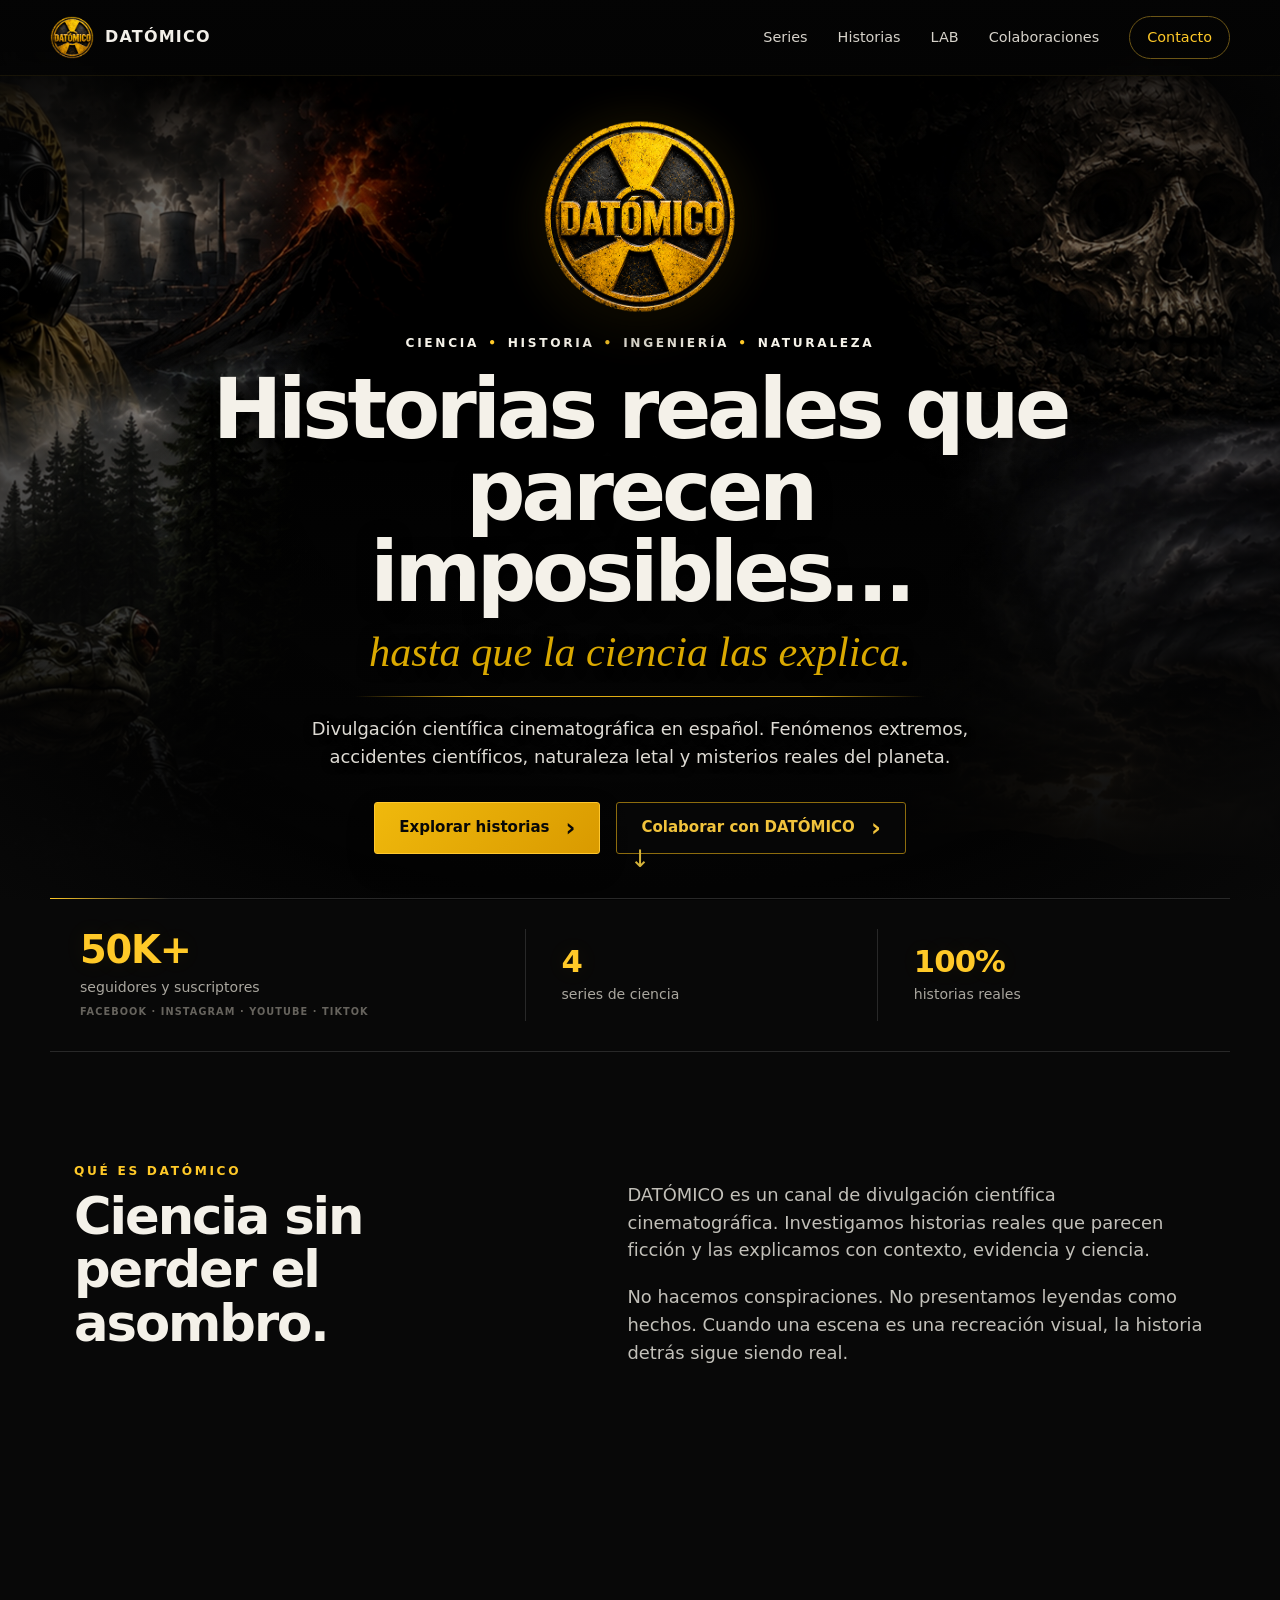
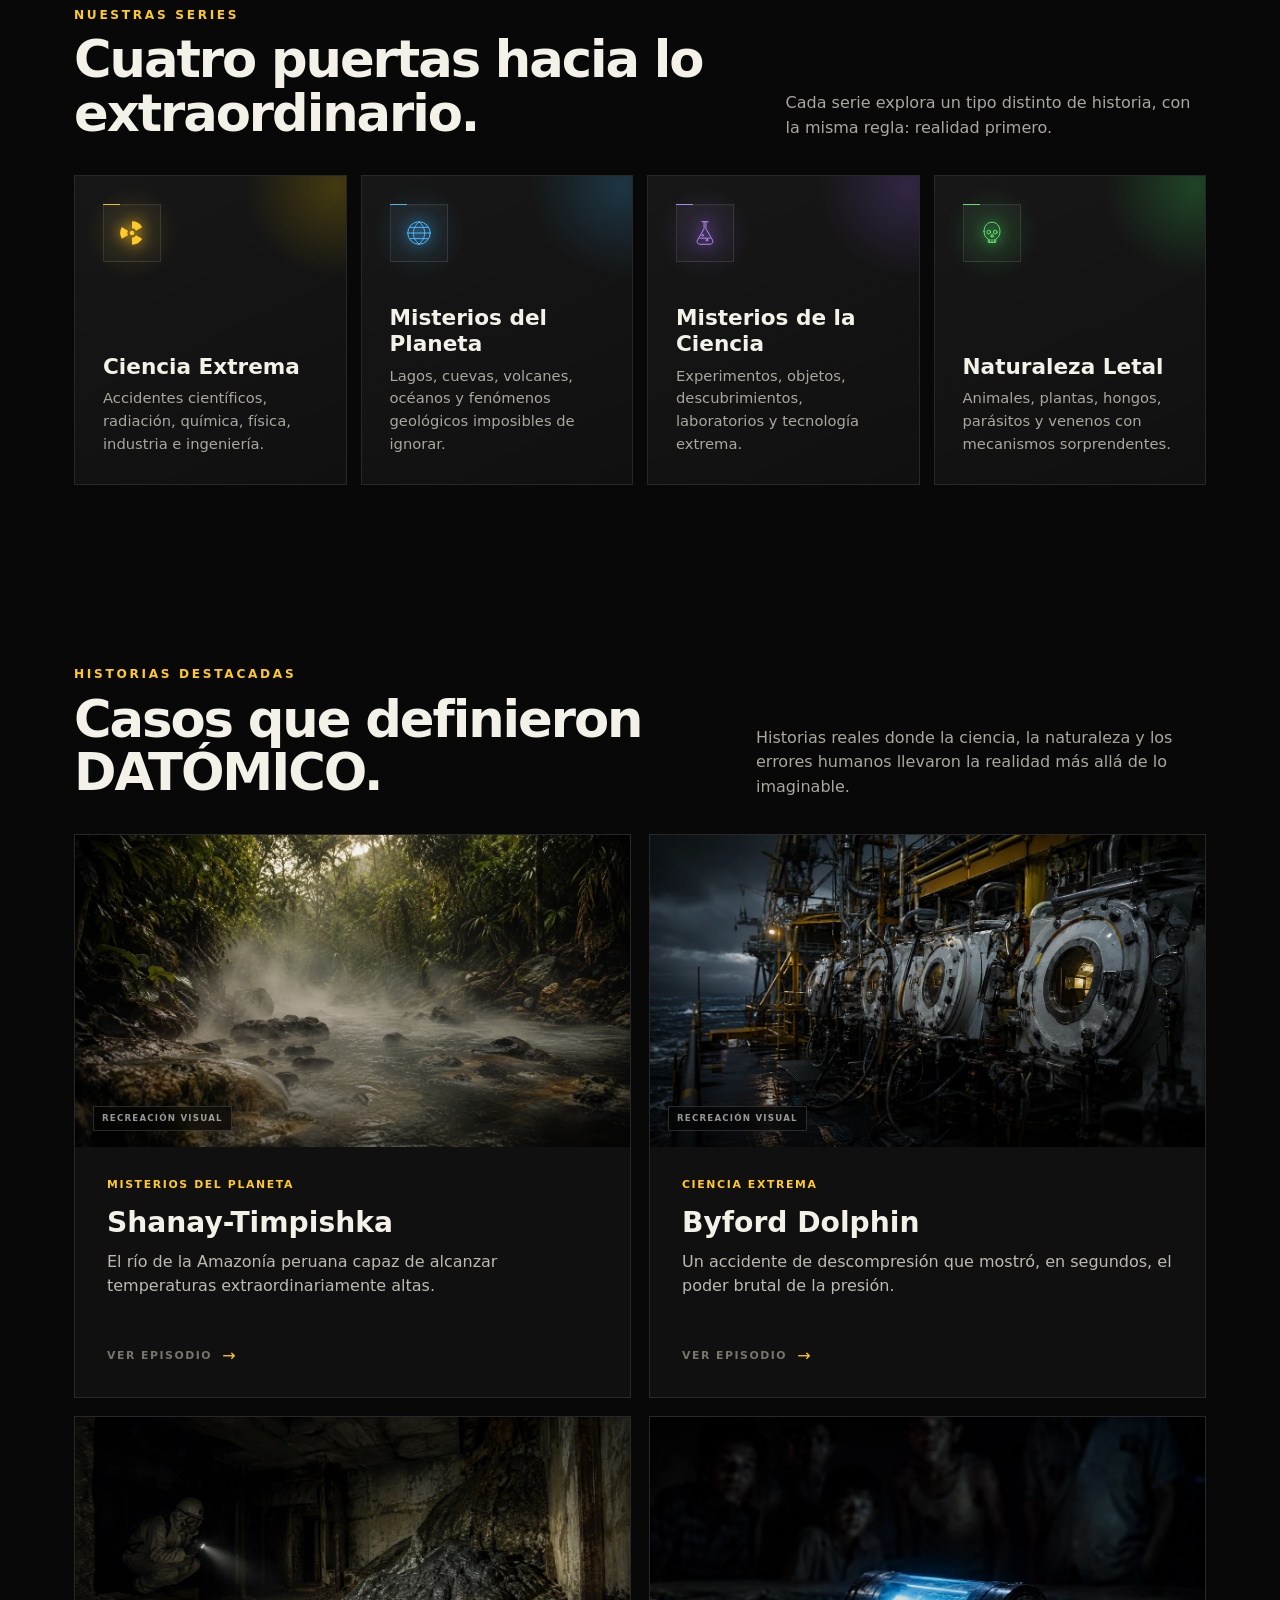
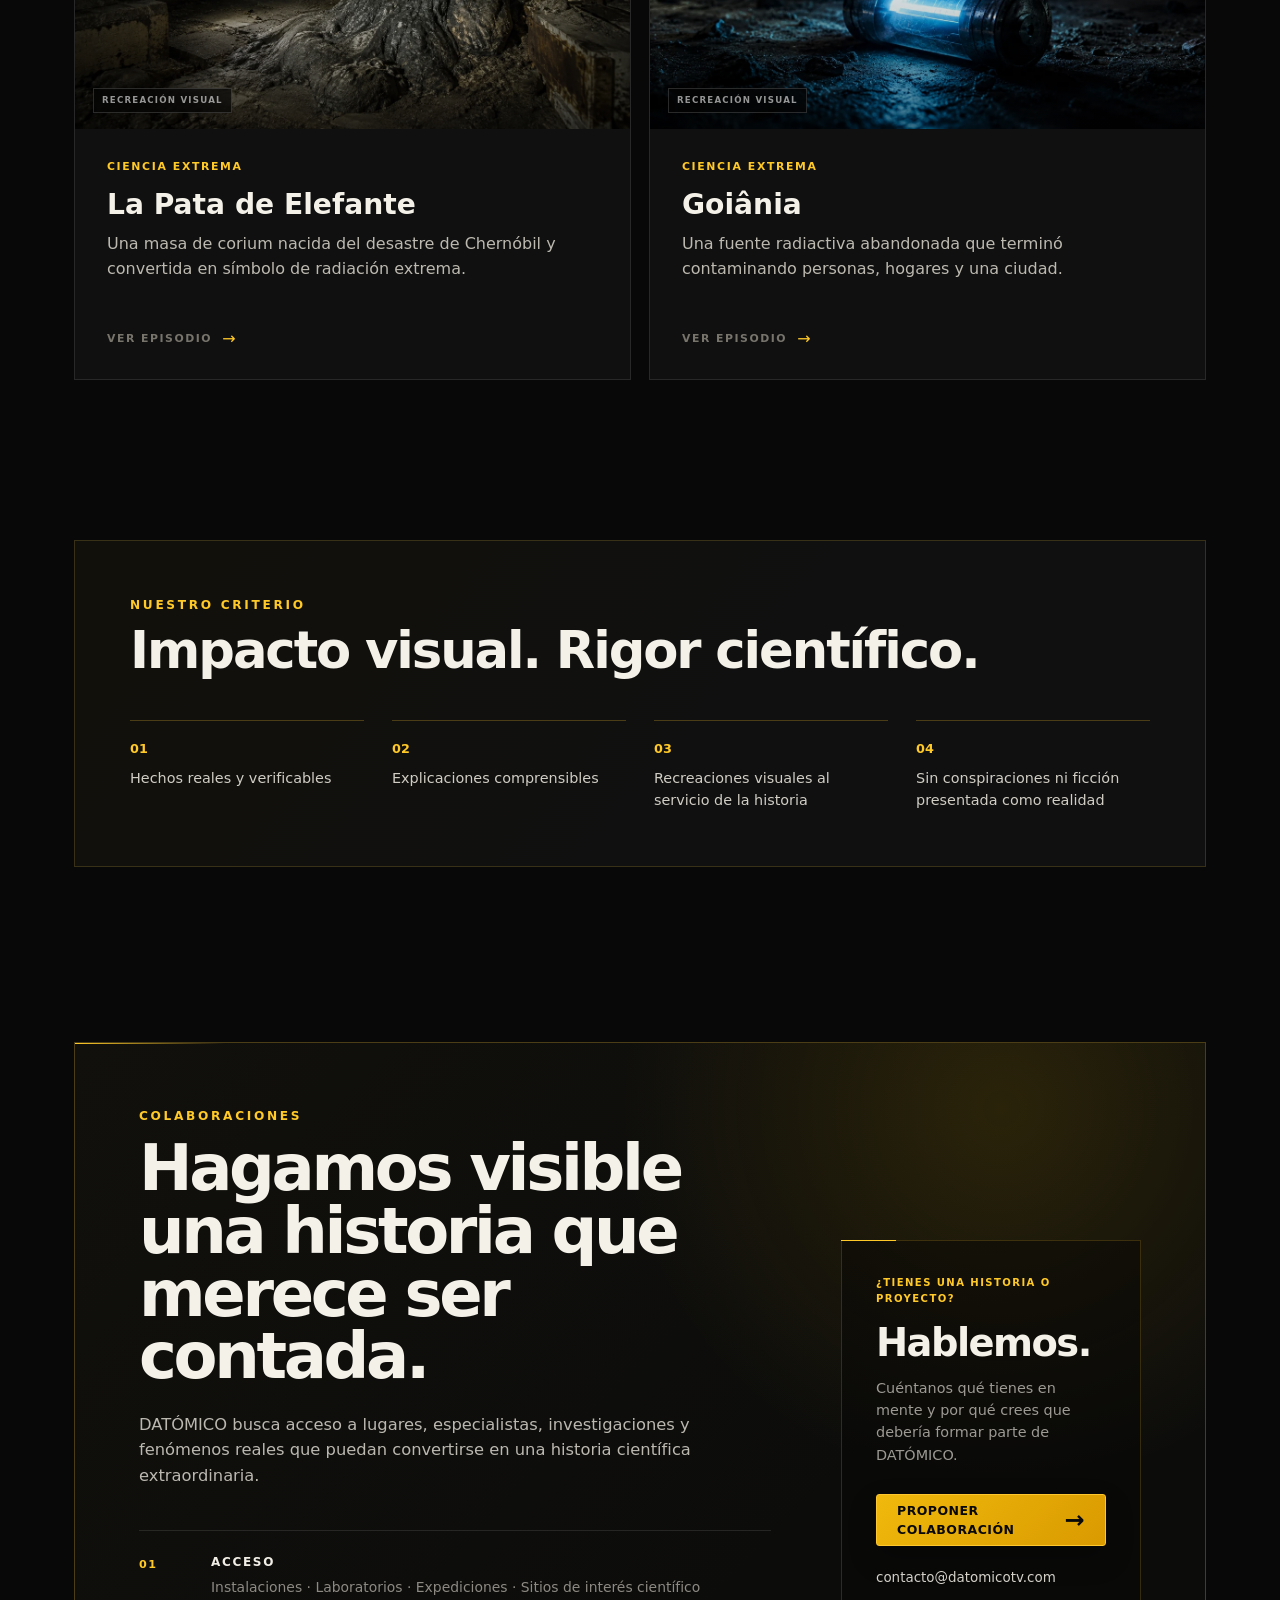
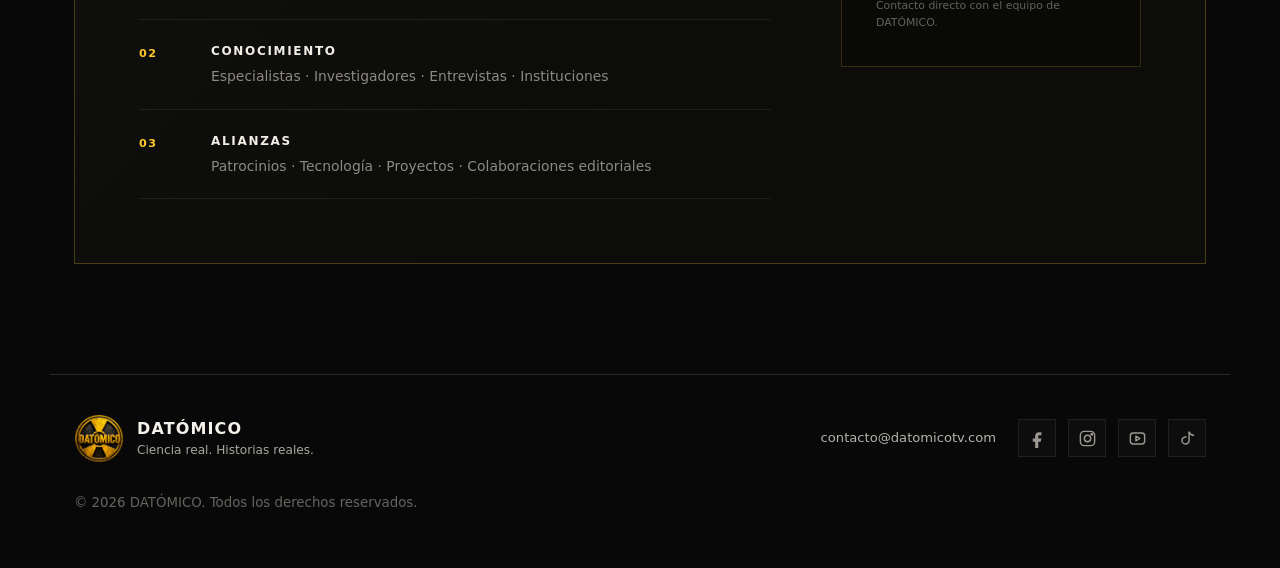
==== commit 1b477f53: "Refactor navigation links in index.html" ====
--- a/index.html
+++ b/index.html
@@ -236,26 +236,33 @@
 
     <nav aria-label="Principal">
 
-      <a href="#series">
-        Series
-      </a>
-
-      <a href="#historias">
-        Historias
-      </a>
-
-      <a href="#colaboraciones">
-        Colaboraciones
-      </a>
-
-      <a
-        class="nav-cta"
-        href="mailto:contacto@datomicotv.com"
-      >
-        Contacto
-      </a>
-
-    </nav>
+  <a href="#series">
+    Series
+  </a>
+
+  <a href="#historias">
+    Historias
+  </a>
+
+  <a
+    class="nav-lab"
+    href="/lab/"
+  >
+    LAB
+  </a>
+
+  <a href="#colaboraciones">
+    Colaboraciones
+  </a>
+
+  <a
+    class="nav-cta"
+    href="mailto:contacto@datomicotv.com"
+  >
+    Contacto
+  </a>
+
+</nav>
 
   </header>
 
--- a/styles.css
+++ b/styles.css
@@ -1248,49 +1248,353 @@
   display:grid;
 
   grid-template-columns:
-    1.4fr
-    .8fr;
-
-  gap:60px;
+    minmax(0,1.45fr)
+    minmax(300px,.65fr);
+
+  gap:70px;
+
+  border:1px solid #4b3e16;
+
+  background:
+    radial-gradient(
+      circle at 82% 8%,
+      rgba(255,196,0,.12),
+      transparent 32%
+    ),
+    linear-gradient(
+      135deg,
+      #11100c,
+      #0c0c0b 62%
+    );
+
+  padding:64px;
+
+  position:relative;
+
+  overflow:hidden;
+}
+
+.collab-card::before{
+  content:"";
+
+  position:absolute;
+
+  left:0;
+  top:0;
+
+  width:150px;
+  height:1px;
+
+  background:
+    linear-gradient(
+      90deg,
+      var(--gold2),
+      transparent
+    );
+}
+
+
+/* =====================================================
+   COLUMNA PRINCIPAL
+===================================================== */
+
+.collab-main h2{
+  max-width:760px;
+
+  font-size:
+    clamp(
+      2.7rem,
+      5vw,
+      5rem
+    );
+
+  line-height:.98;
+
+  letter-spacing:-.052em;
+
+  margin:
+    .7rem
+    0
+    1.5rem;
+}
+
+.collab-intro{
+  max-width:700px;
+
+  color:#bbb8b0;
+
+  font-size:1.02rem;
+
+  margin:
+    0
+    0
+    42px;
+}
+
+
+/* =====================================================
+   TIPOS DE COLABORACIÓN
+===================================================== */
+
+.collab-categories{
+  display:grid;
+
+  gap:0;
+
+  border-top:
+    1px solid rgba(255,255,255,.10);
+}
+
+.collab-category{
+  display:grid;
+
+  grid-template-columns:
+    52px
+    1fr;
+
+  gap:20px;
+
+  align-items:start;
+
+  padding:
+    22px
+    0;
+
+  border-bottom:
+    1px solid rgba(255,255,255,.08);
+}
+
+.collab-number{
+  color:var(--gold2);
+
+  font-size:.7rem;
+
+  font-weight:850;
+
+  letter-spacing:.14em;
+
+  padding-top:3px;
+}
+
+.collab-category strong{
+  display:block;
+
+  color:#f1eee6;
+
+  font-size:.75rem;
+
+  font-weight:850;
+
+  letter-spacing:.14em;
+
+  margin-bottom:5px;
+}
+
+.collab-category p{
+  margin:0;
+
+  color:#8d8a83;
+
+  font-size:.87rem;
+
+  line-height:1.5;
+}
+
+
+/* =====================================================
+   PANEL DE CONTACTO
+===================================================== */
+
+.collab-contact{
+  align-self:center;
 
   border:
-    1px solid #4b3e16;
+    1px solid rgba(255,201,40,.18);
 
   background:
-
-    radial-gradient(
-      circle at 80% 10%,
-      rgba(255,196,0,.12),
-      transparent 33%
-    ),
-
-    #10100f;
-
-  padding:58px;
-}
-
-.collab-card p{
-  color:#bab7ae;
-
-  font-size:1.03rem;
-}
-
-.collab-actions{
-  display:flex;
-
-  flex-direction:column;
-
-  justify-content:center;
-
-  align-items:flex-start;
-
-  gap:18px;
-}
-
-.collab-actions span{
-  color:#85837d;
-
-  font-size:.8rem;
+    rgba(5,5,5,.46);
+
+  padding:
+    34px;
+
+  position:relative;
+}
+
+.collab-contact::before{
+  content:"";
+
+  position:absolute;
+
+  left:-1px;
+  top:-1px;
+
+  width:55px;
+  height:1px;
+
+  background:var(--gold2);
+}
+
+.collab-contact-kicker{
+  display:block;
+
+  color:var(--gold2);
+
+  font-size:.63rem;
+
+  font-weight:850;
+
+  letter-spacing:.14em;
+
+  margin-bottom:18px;
+}
+
+.collab-contact h3{
+  font-size:
+    clamp(
+      2rem,
+      3vw,
+      2.8rem
+    );
+
+  line-height:1;
+
+  letter-spacing:-.04em;
+
+  margin:
+    0
+    0
+    14px;
+}
+
+.collab-contact p{
+  color:#9d9a93;
+
+  font-size:.9rem;
+
+  margin:
+    0
+    0
+    28px;
+}
+
+.collab-button{
+  width:100%;
+
+  justify-content:space-between;
+
+  padding:
+    0
+    20px;
+
+  font-size:.78rem;
+
+  letter-spacing:.04em;
+}
+
+.collab-email{
+  display:inline-block;
+
+  margin-top:22px;
+
+  color:#d3d0c8;
+
+  font-size:.84rem;
+
+  transition:
+    color .2s ease;
+}
+
+.collab-email:hover{
+  color:var(--gold2);
+}
+
+.collab-contact small{
+  display:block;
+
+  margin-top:8px;
+
+  color:#64625d;
+
+  font-size:.68rem;
+}
+
+
+/* =====================================================
+   COLABORACIONES — TABLET
+===================================================== */
+
+@media(max-width:900px){
+
+  .collab-card{
+    grid-template-columns:1fr;
+
+    gap:45px;
+
+    padding:
+      46px
+      38px;
+  }
+
+  .collab-contact{
+    max-width:520px;
+  }
+
+}
+
+
+/* =====================================================
+   COLABORACIONES — MOBILE
+===================================================== */
+
+@media(max-width:620px){
+
+  .collab-card{
+    padding:
+      34px
+      22px;
+
+    gap:36px;
+  }
+
+  .collab-main h2{
+    font-size:
+      clamp(
+        2.4rem,
+        11vw,
+        3.4rem
+      );
+  }
+
+  .collab-intro{
+    font-size:.94rem;
+
+    margin-bottom:30px;
+  }
+
+  .collab-category{
+    grid-template-columns:
+      40px
+      1fr;
+
+    gap:12px;
+
+    padding:
+      19px
+      0;
+  }
+
+  .collab-contact{
+    padding:
+      26px
+      22px;
+  }
+
+  .collab-button{
+    min-height:52px;
+
+    font-size:.72rem;
+  }
+
 }
 
 
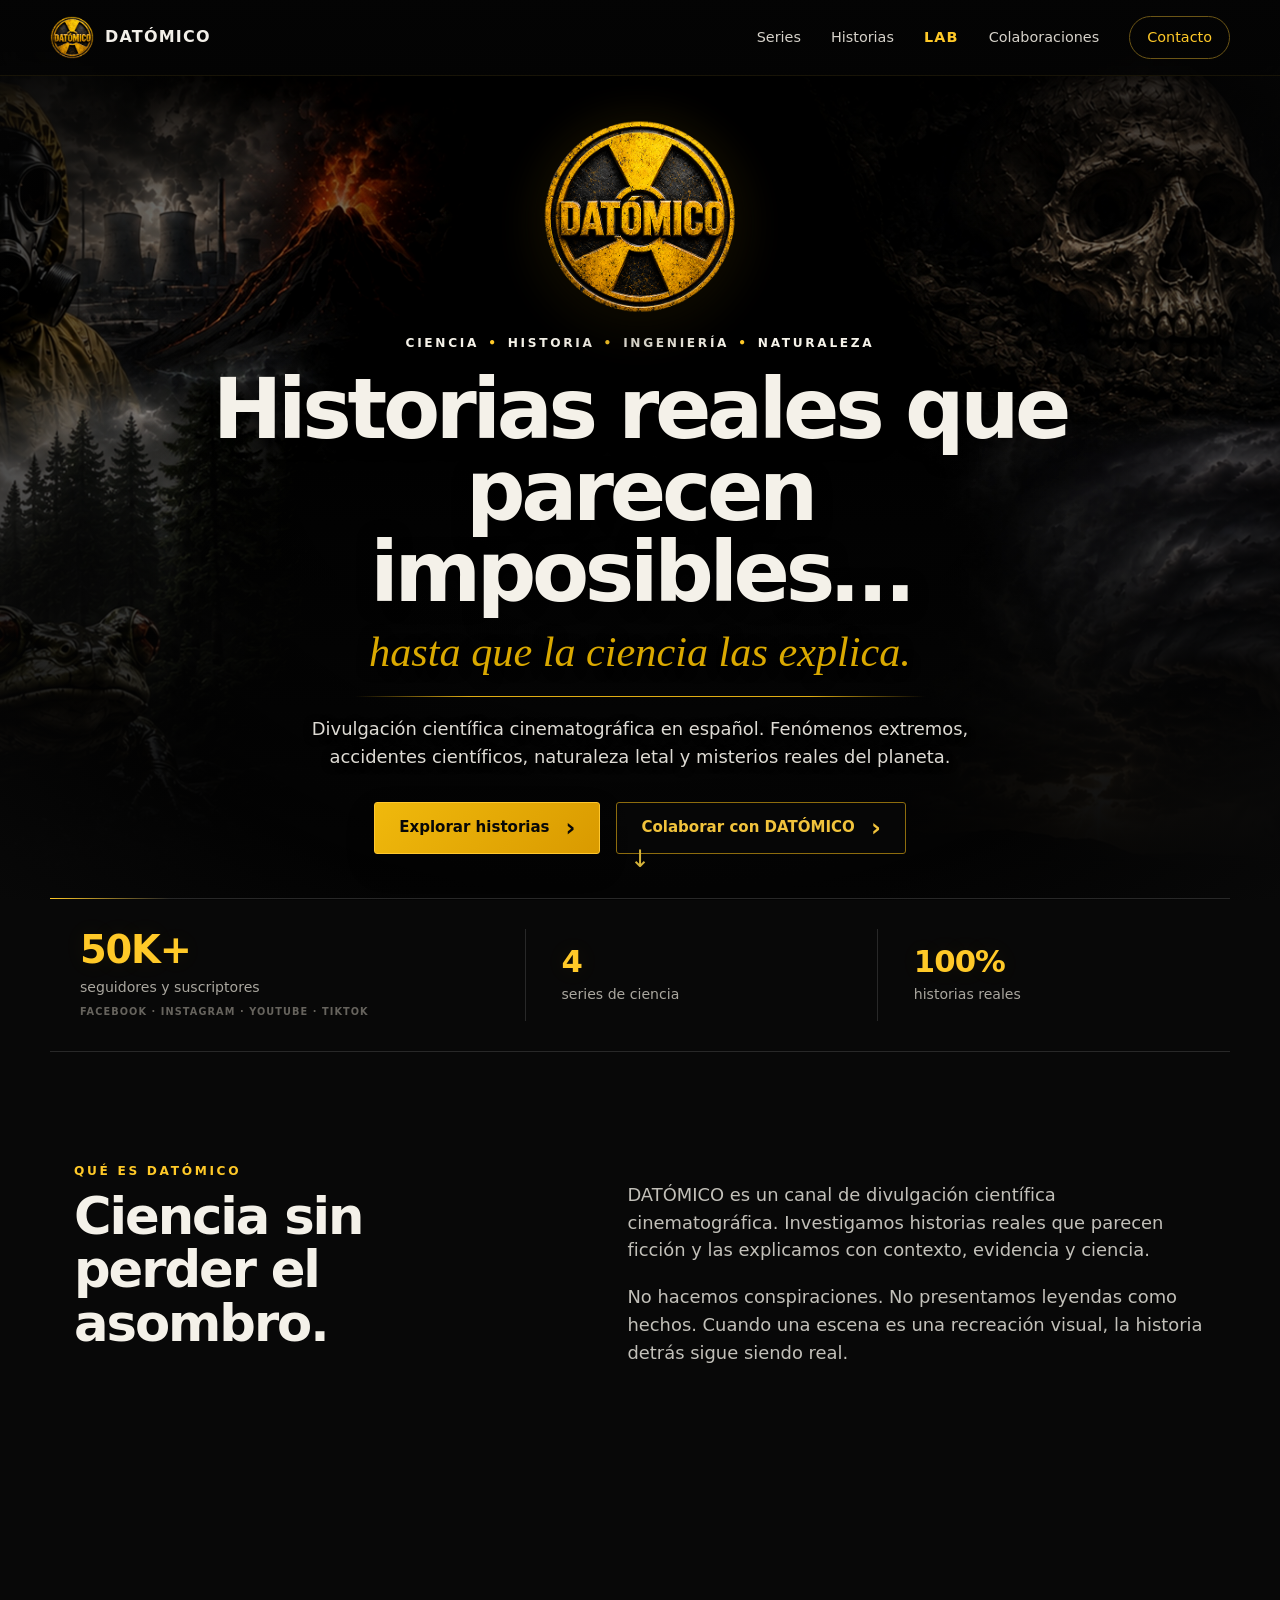
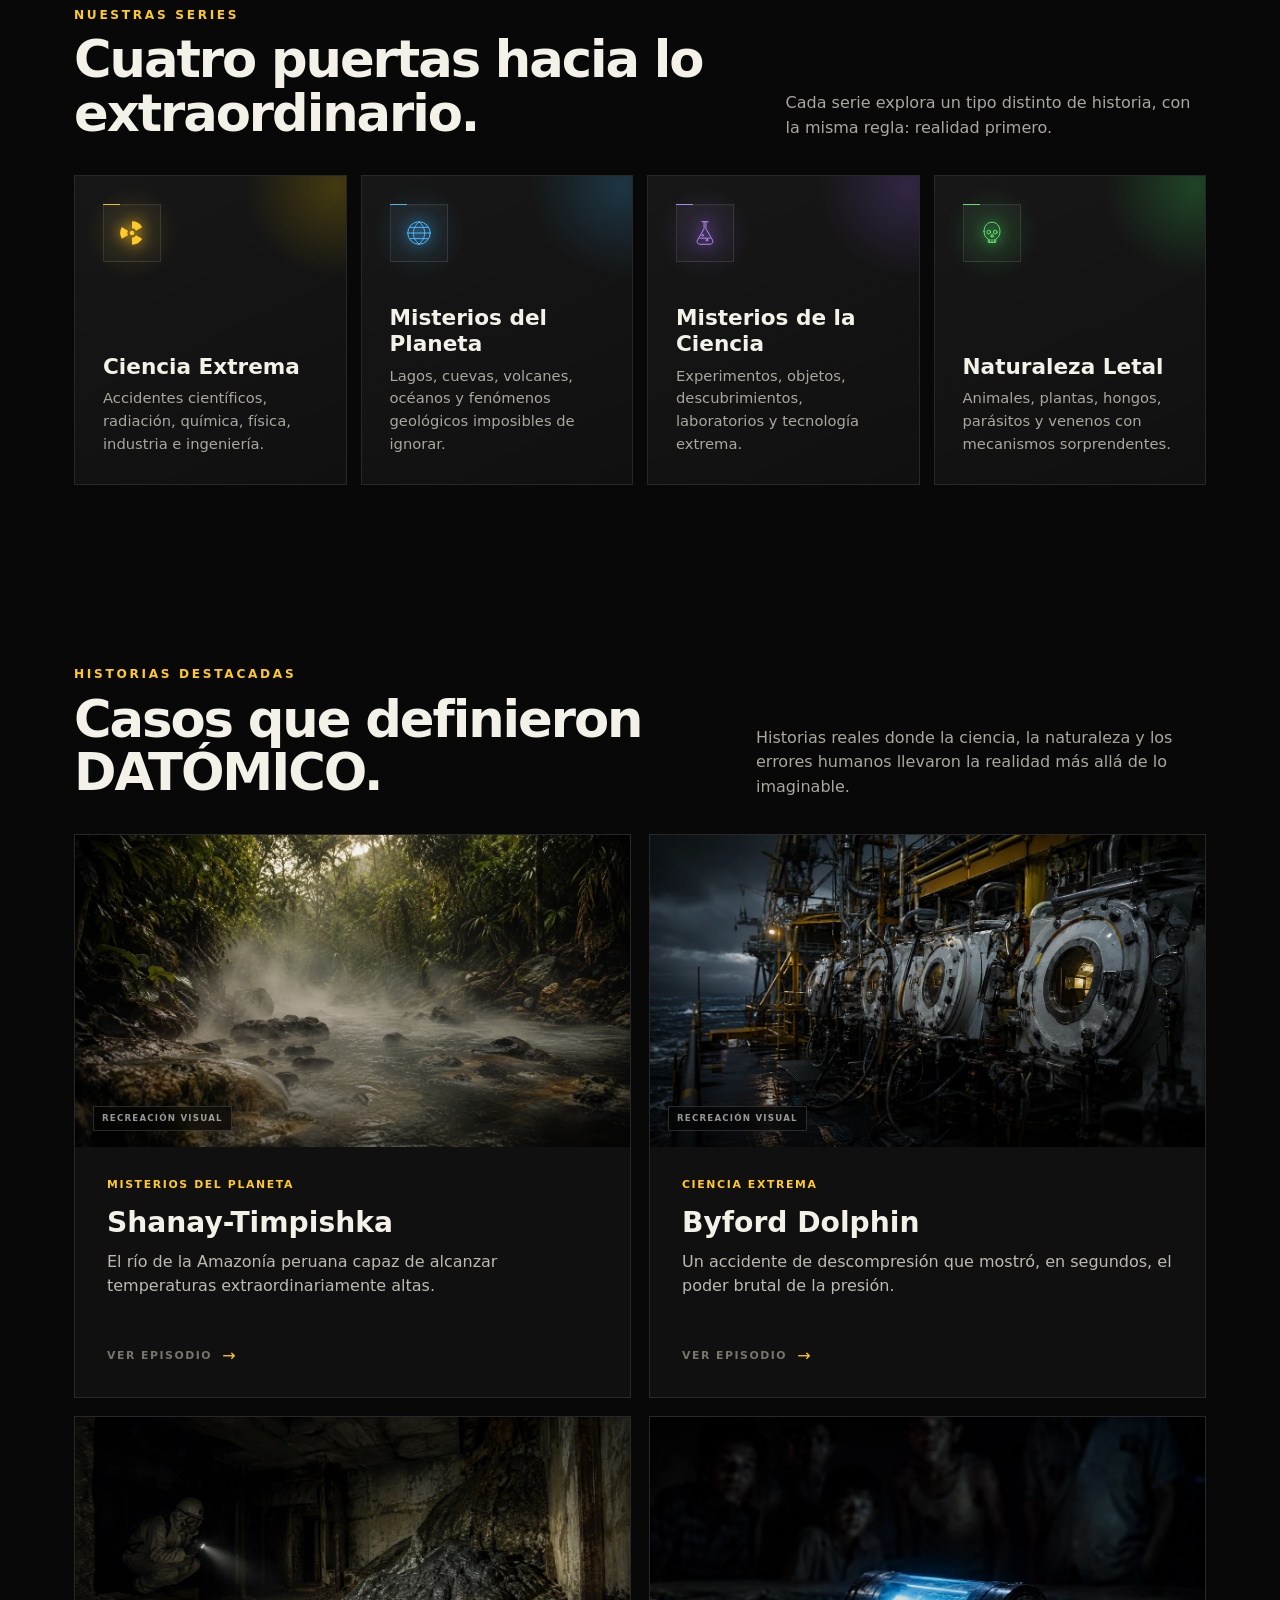
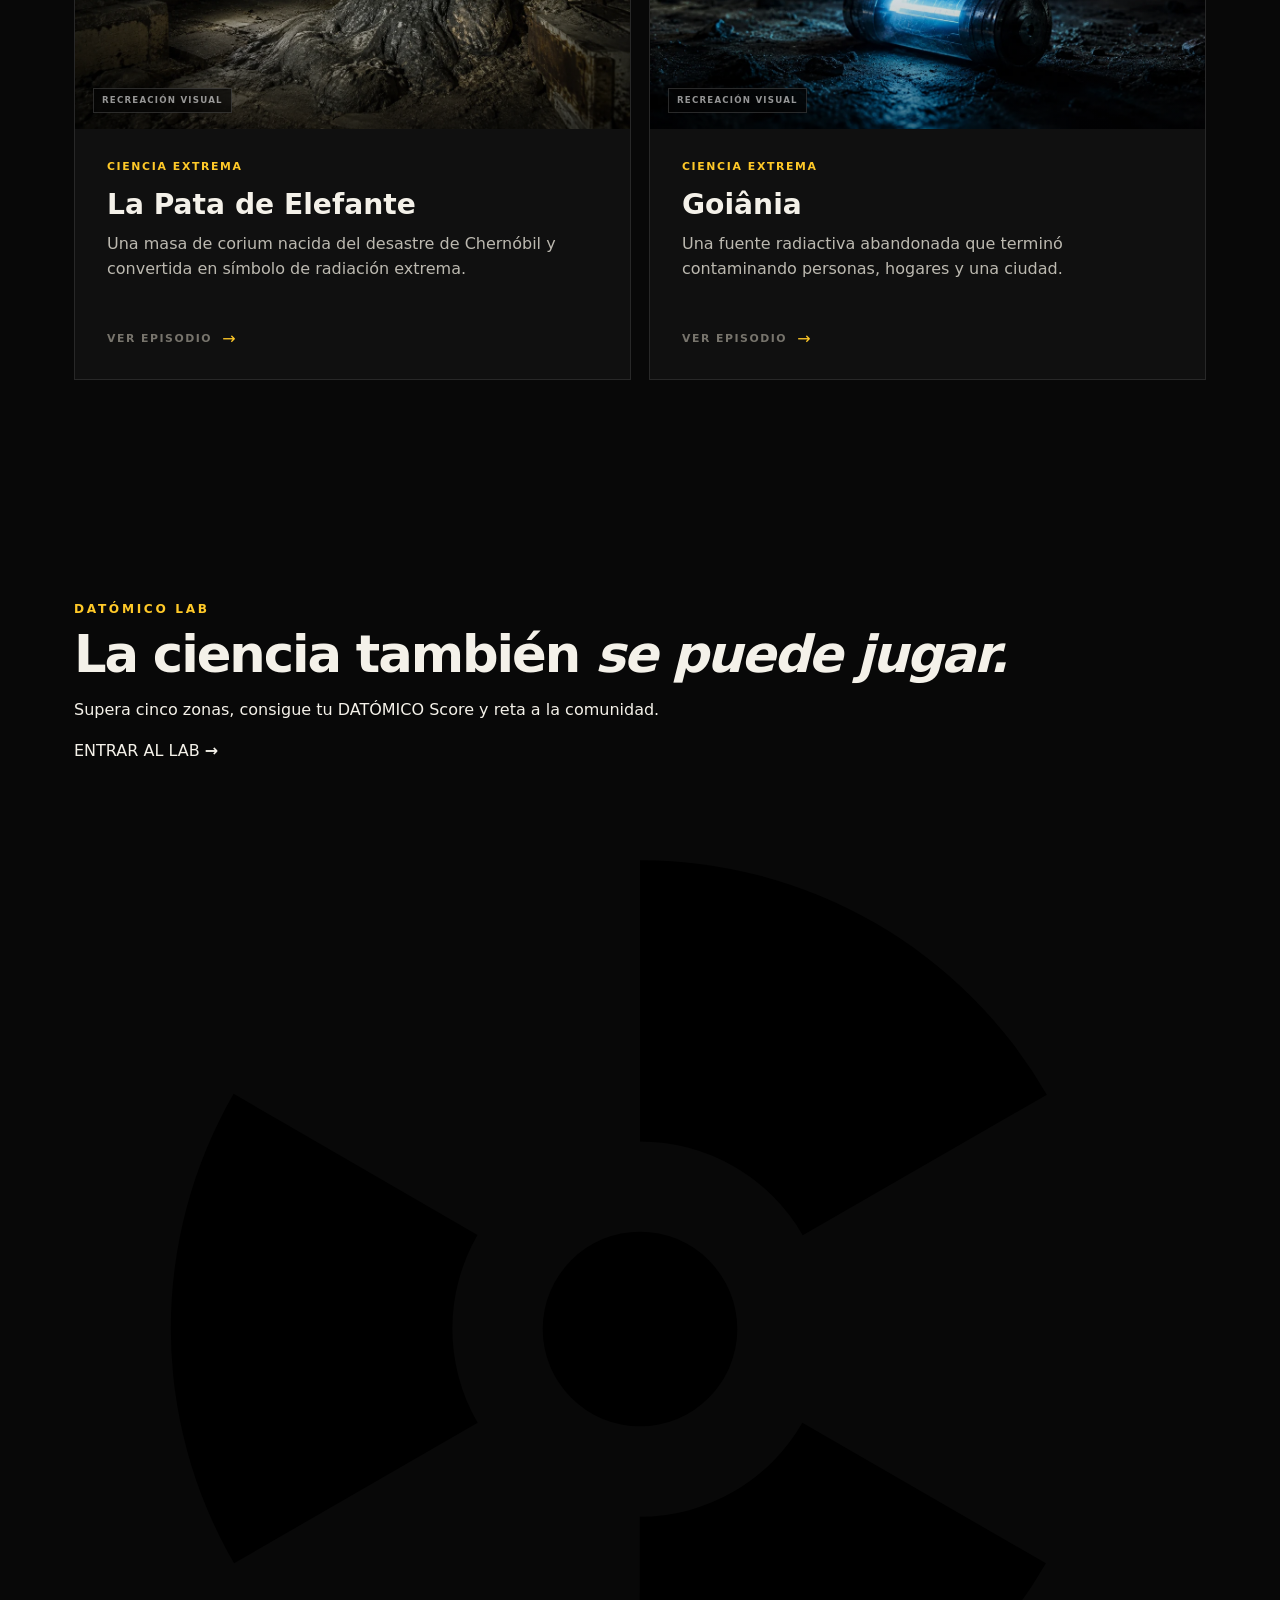
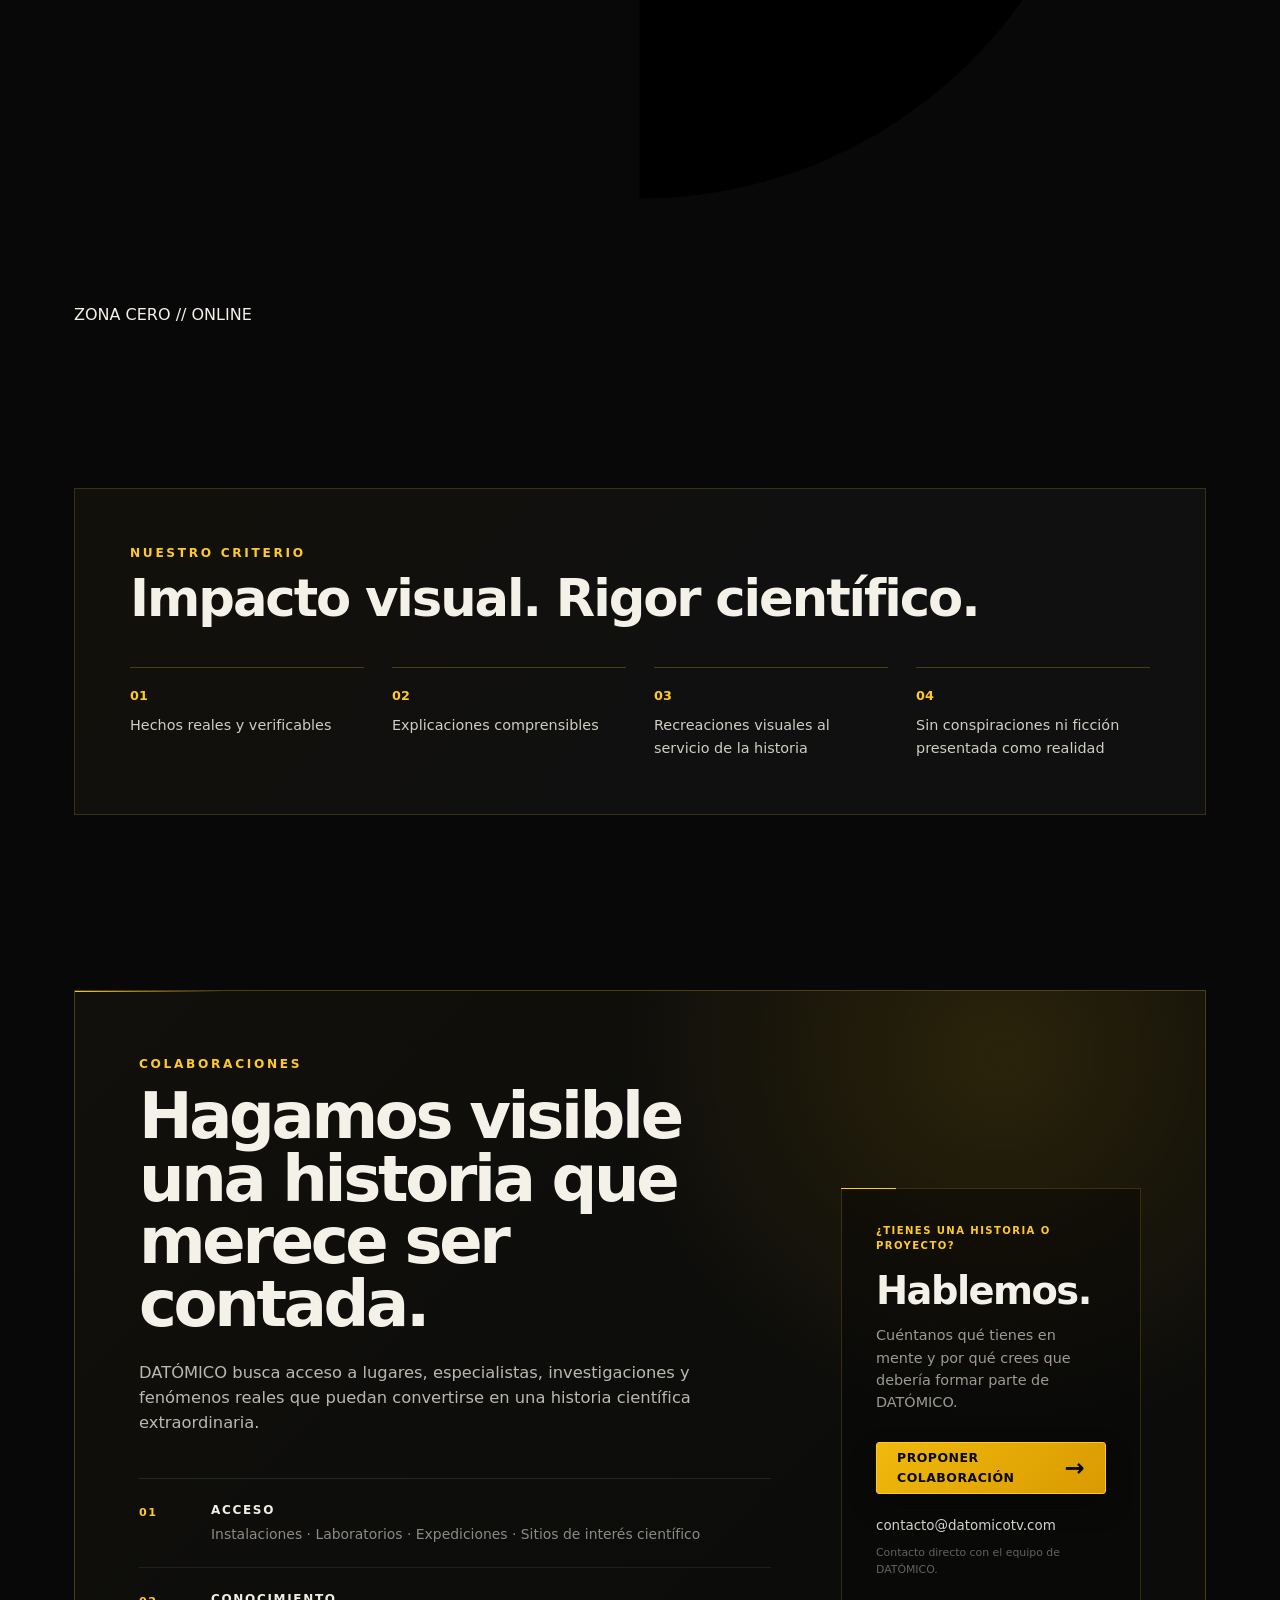
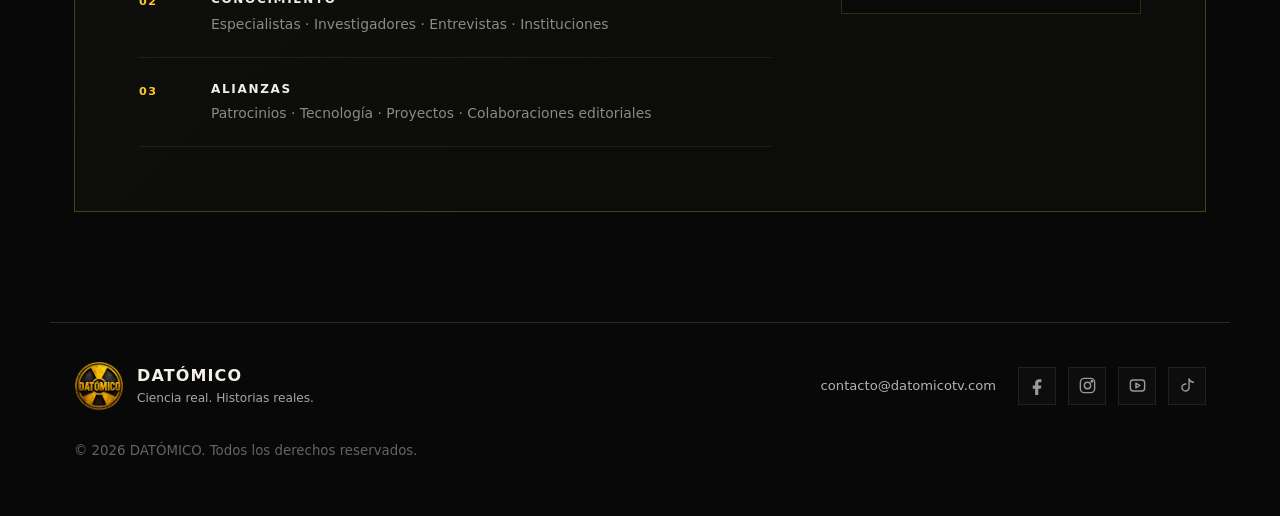
==== commit f42b871c: "Add DATÓMICO LAB section to index.html" ====
--- a/index.html
+++ b/index.html
@@ -1007,6 +1007,87 @@
 
 </section>
 
+    <!-- =====================================================
+     DATÓMICO LAB
+====================================================== -->
+
+<section
+  class="section lab-teaser"
+  id="lab"
+>
+
+  <a
+    class="lab-teaser-card"
+    href="/lab/"
+    aria-label="Entrar a DATÓMICO LAB"
+  >
+
+    <div class="lab-teaser-copy">
+
+      <div class="section-kicker">
+        DATÓMICO LAB
+      </div>
+
+      <h2>
+        La ciencia también
+        <em>se puede jugar.</em>
+      </h2>
+
+      <p>
+        Supera cinco zonas, consigue tu DATÓMICO Score
+        y reta a la comunidad.
+      </p>
+
+      <span class="lab-teaser-cta">
+        ENTRAR AL LAB <b>→</b>
+      </span>
+
+    </div>
+
+
+    <div
+      class="lab-teaser-visual"
+      aria-hidden="true"
+    >
+
+      <span class="lab-grid"></span>
+
+      <svg
+        class="lab-rad"
+        viewBox="0 0 64 64"
+      >
+
+        <circle
+          cx="32"
+          cy="32"
+          r="5.5"
+        ></circle>
+
+        <path
+          d="M32 5.5A26.5 26.5 0 0 1 55 18.75L41.2 26.7A10.6 10.6 0 0 0 32 21.4Z"
+        ></path>
+
+        <path
+          d="M32 5.5A26.5 26.5 0 0 1 55 18.75L41.2 26.7A10.6 10.6 0 0 0 32 21.4Z"
+          transform="rotate(120 32 32)"
+        ></path>
+
+        <path
+          d="M32 5.5A26.5 26.5 0 0 1 55 18.75L41.2 26.7A10.6 10.6 0 0 0 32 21.4Z"
+          transform="rotate(240 32 32)"
+        ></path>
+
+      </svg>
+
+      <span class="lab-teaser-status">
+        ZONA CERO // ONLINE
+      </span>
+
+    </div>
+
+  </a>
+
+</section>
 
     <!-- =====================================================
          NUESTRO CRITERIO
--- a/styles.css
+++ b/styles.css
@@ -2068,3 +2068,12 @@
   }
 
 }
+.nav-lab {
+  color: #ffc928;
+  font-weight: 800;
+  letter-spacing: 0.08em;
+}
+
+.nav-lab:hover {
+  color: #ffe16a;
+}
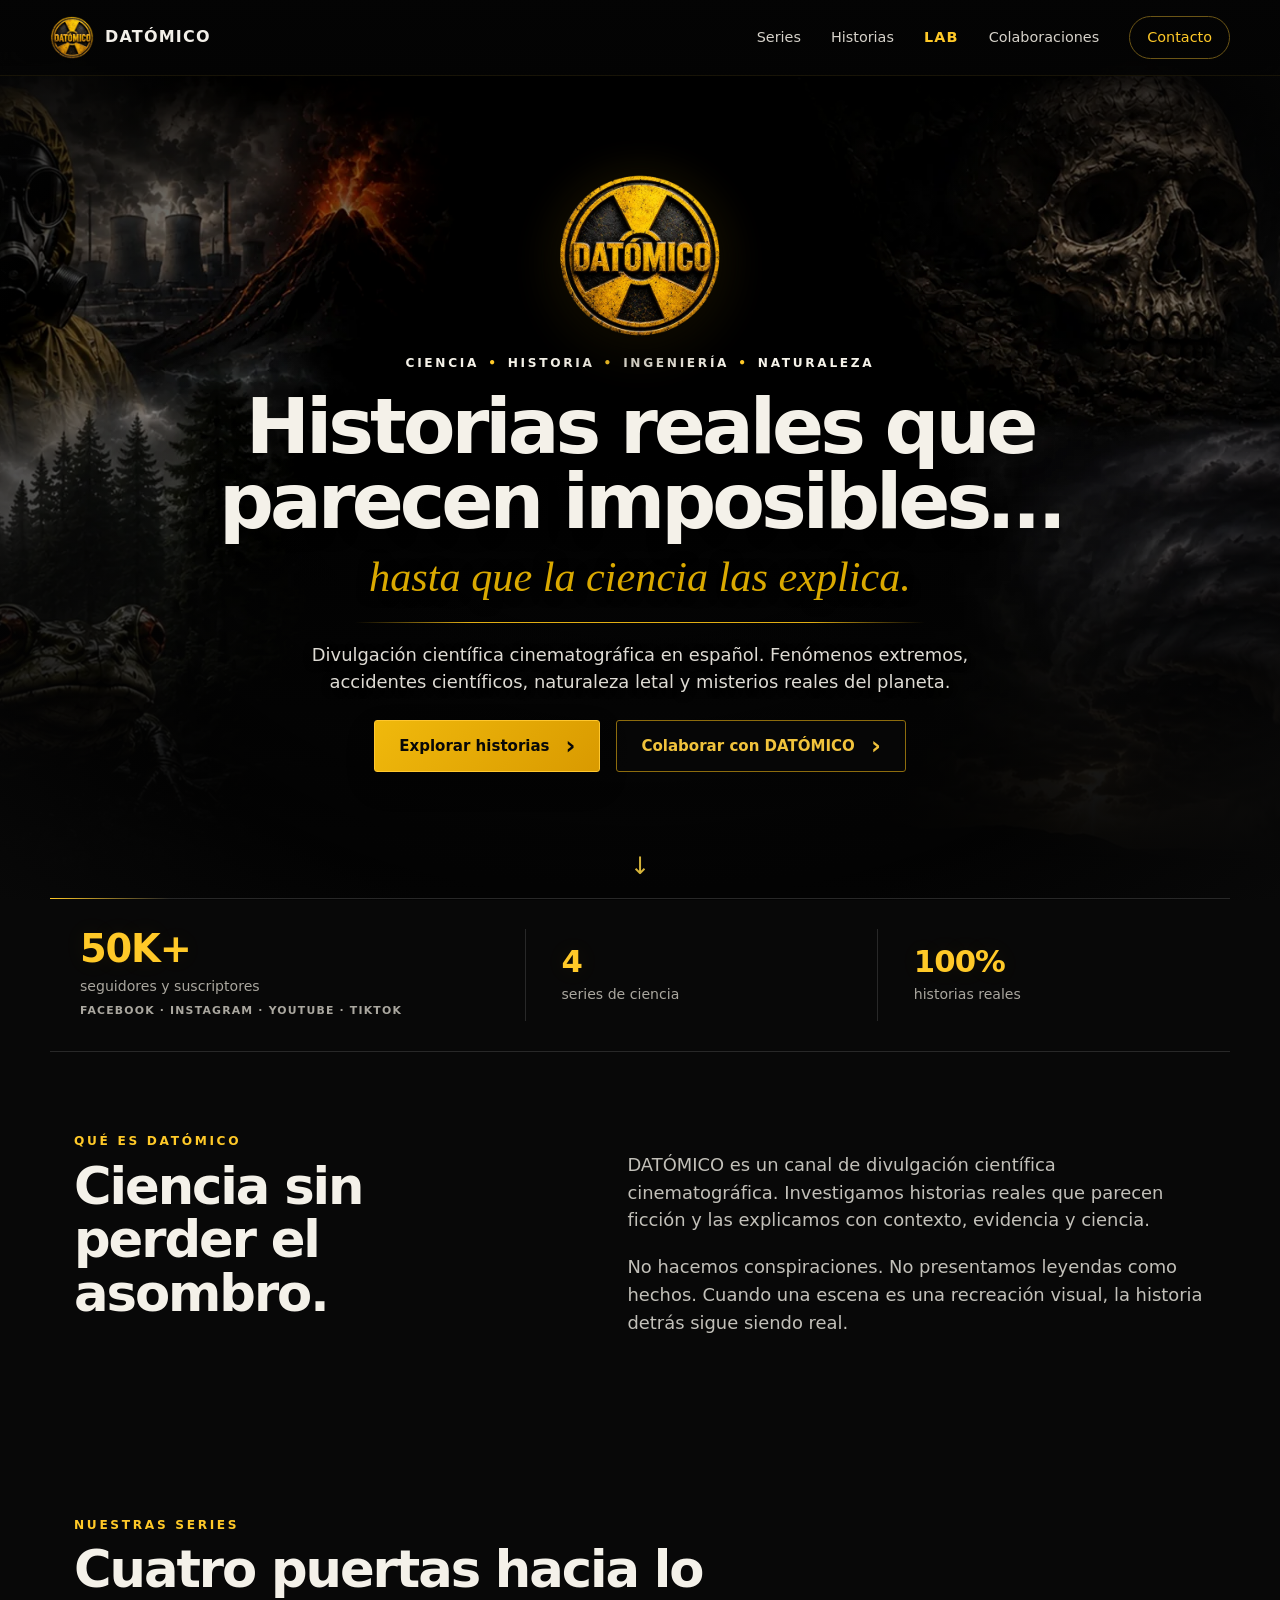
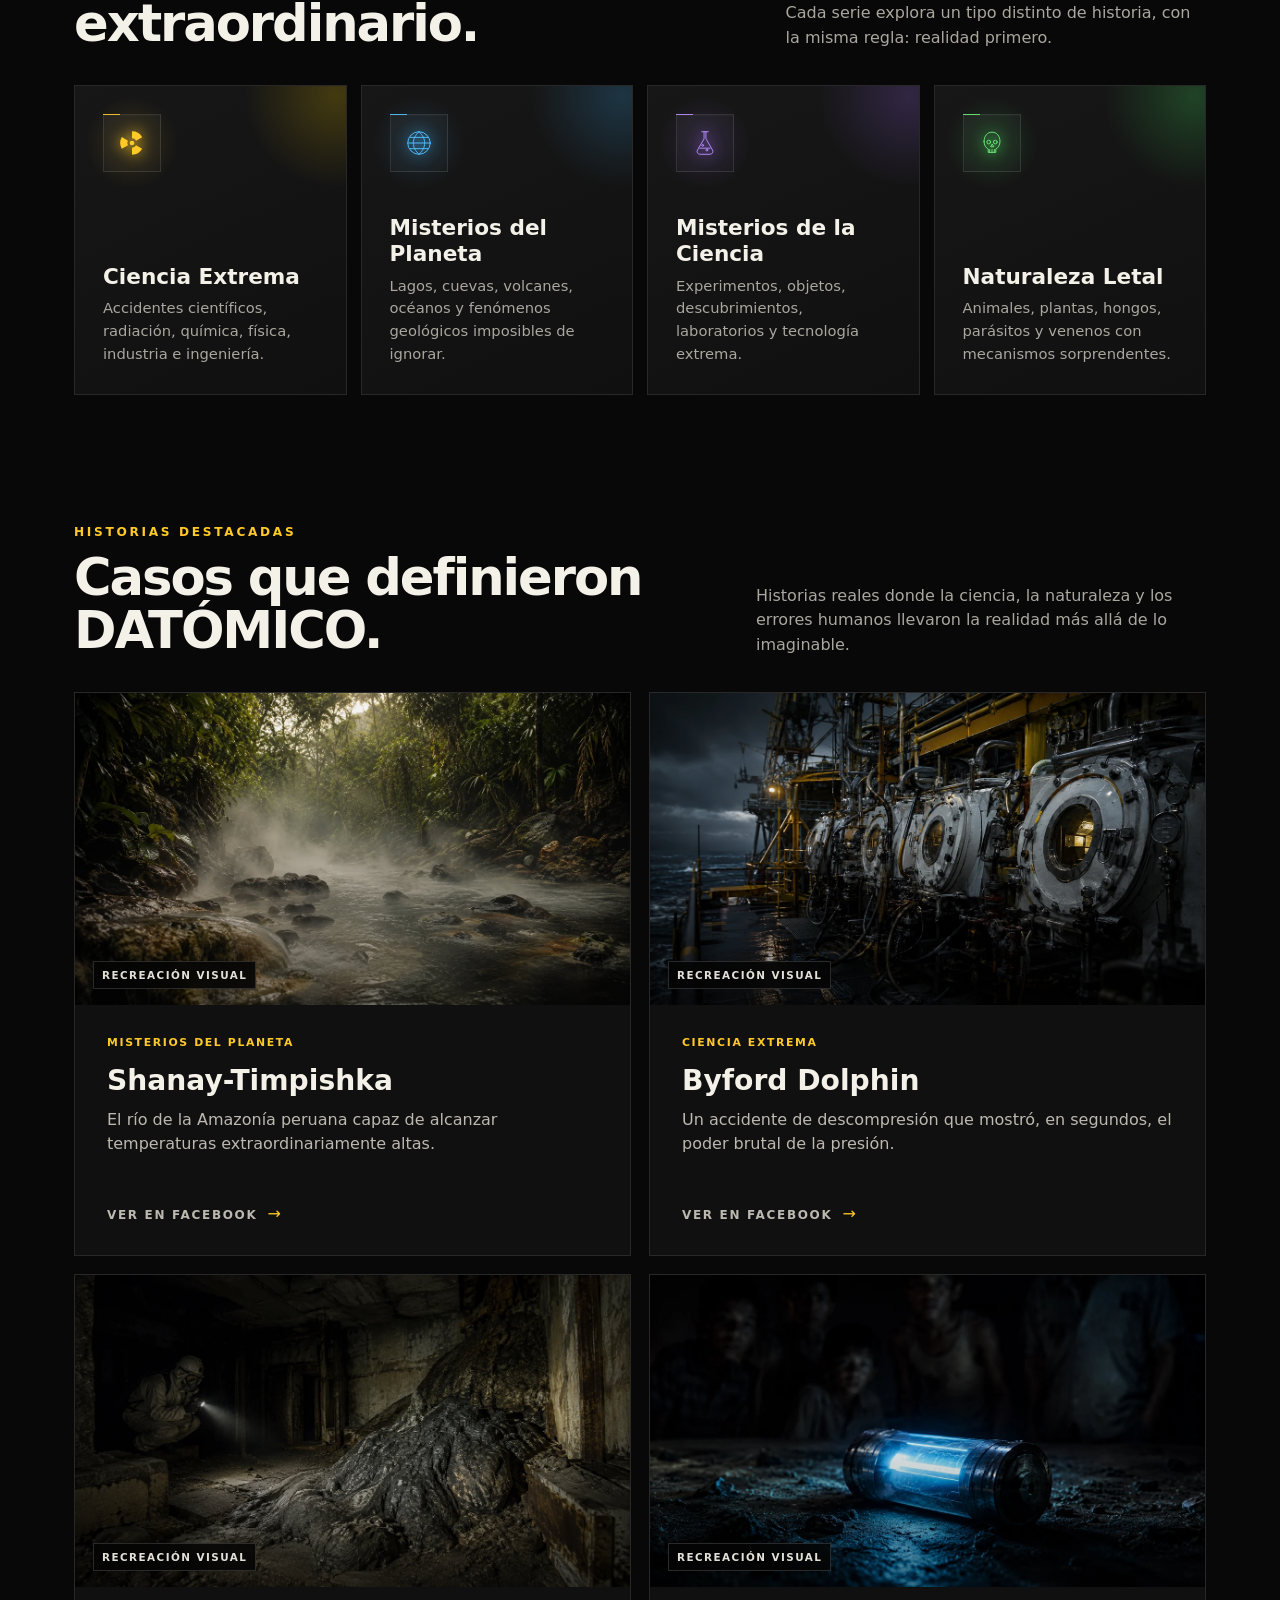
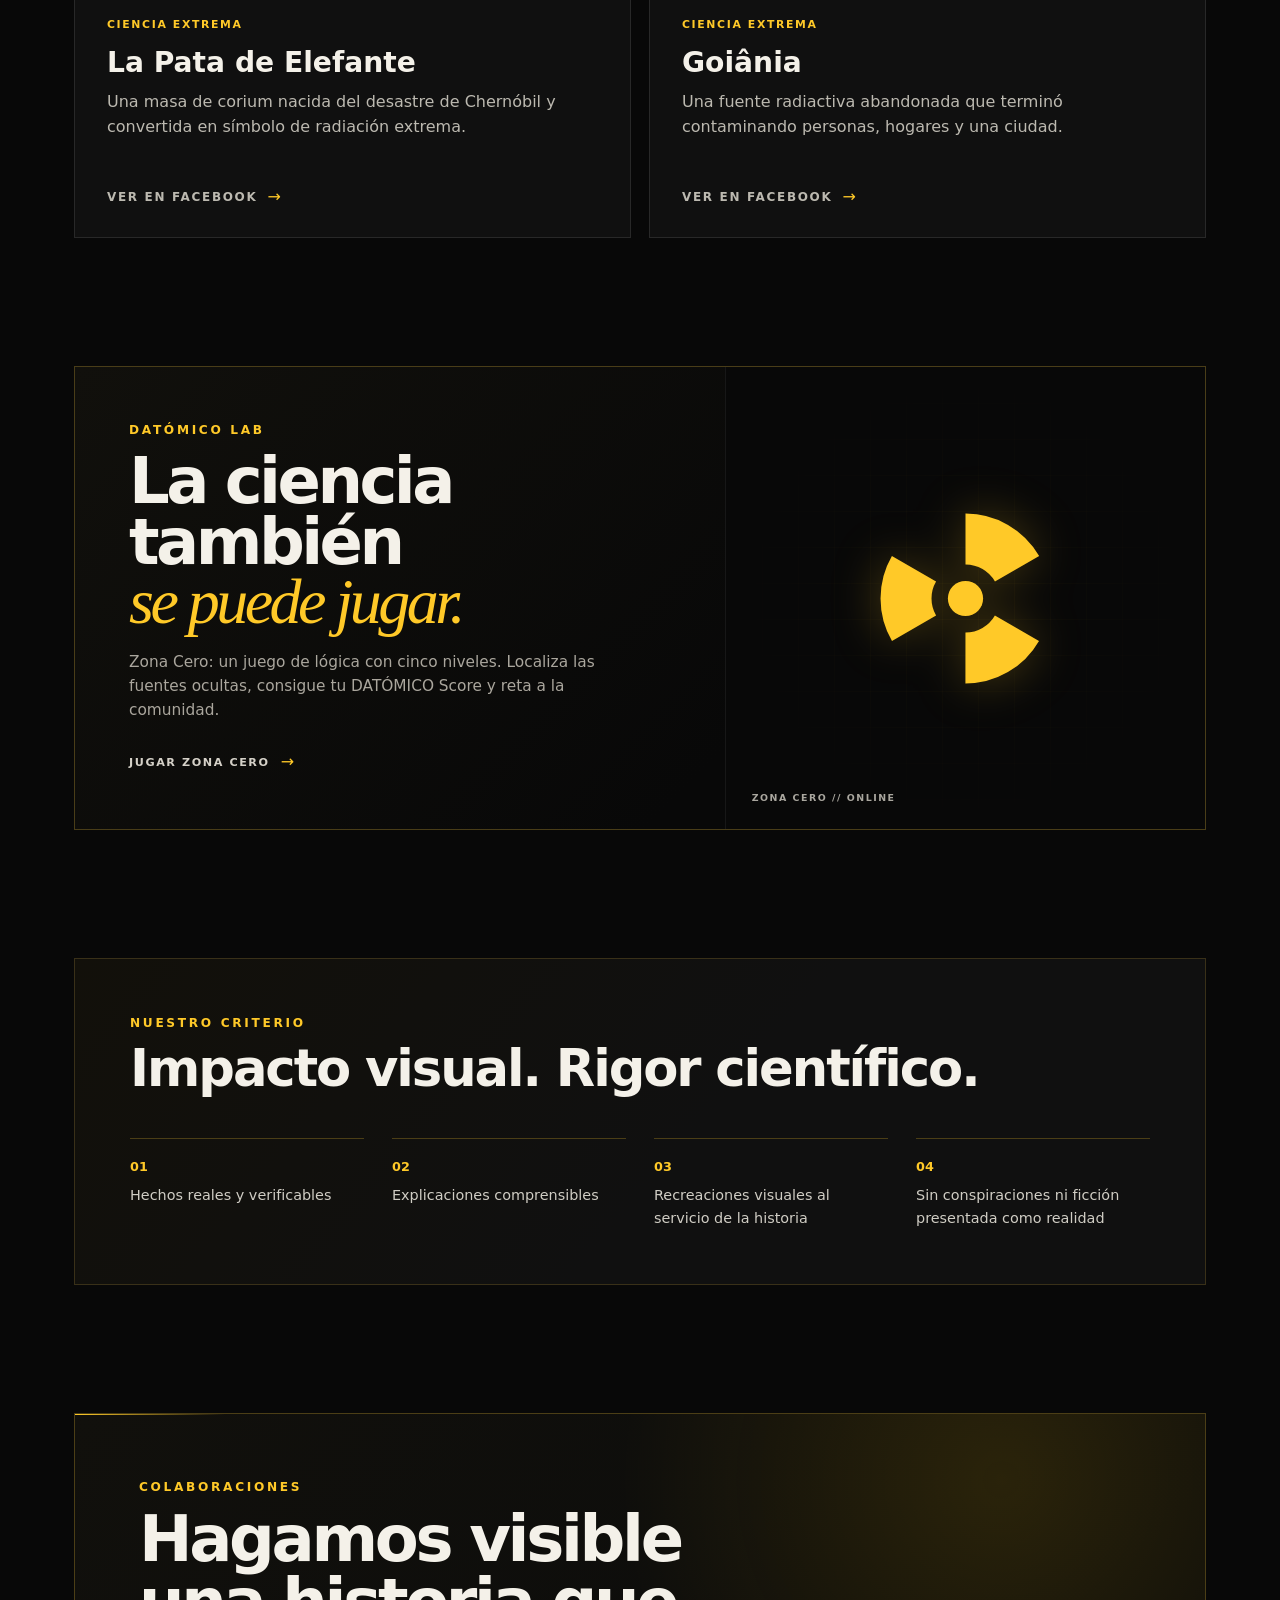
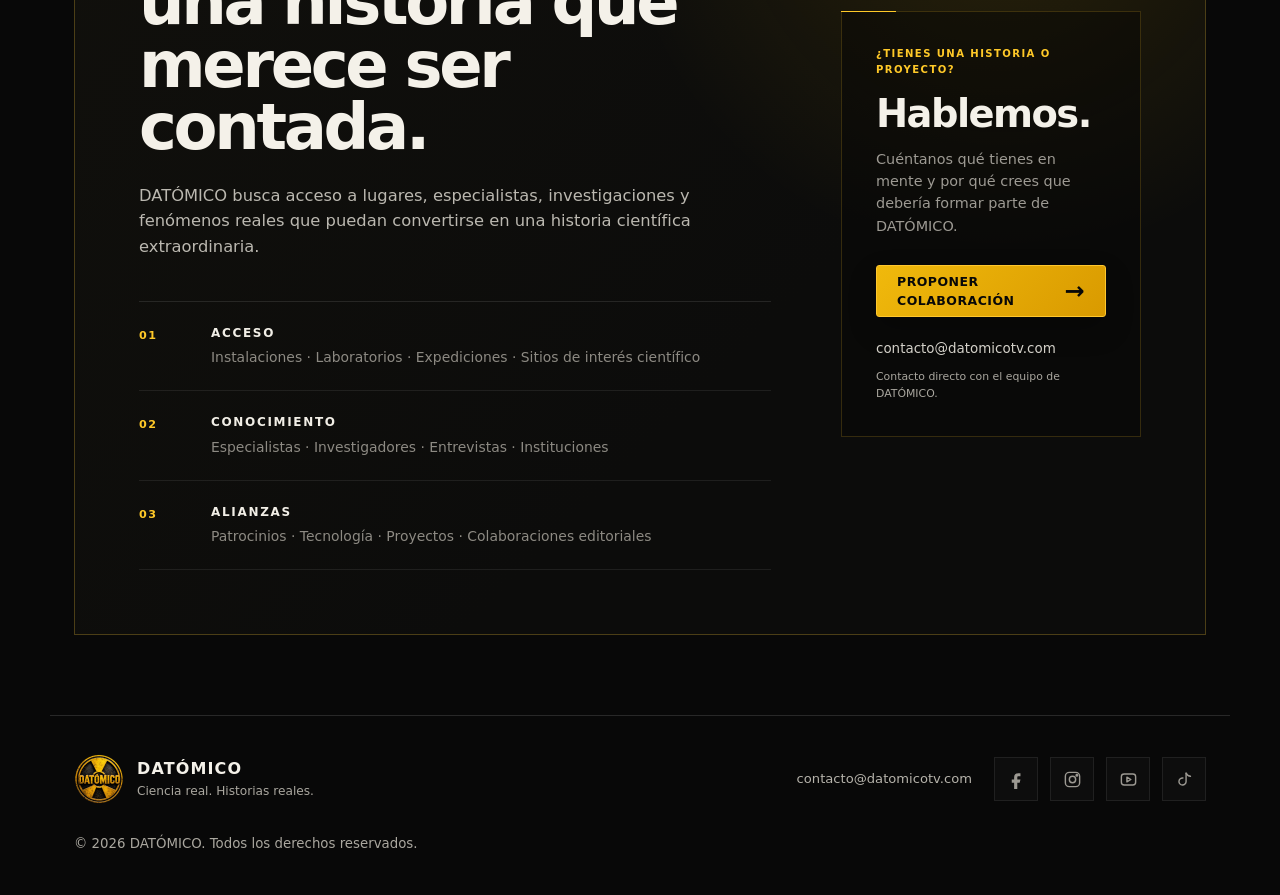
==== commit 96758412: "Improve mobile navigation, page readability, image delivery and LAB SEO" ====
--- a/index.html
+++ b/index.html
@@ -8,7 +8,7 @@
   ====================================================== -->
 
   <meta charset="utf-8" />
-  <meta name="viewport" content="width=device-width, initial-scale=1" />
+  <meta name="viewport" content="width=device-width, initial-scale=1, viewport-fit=cover" />
 
 
   <!-- =====================================================
@@ -187,14 +187,18 @@
 
   <link
     rel="icon"
-    href="assets/datomico-logo.png"
+    href="assets/favicon.png"
   />
 
   <link
     rel="preload"
     as="image"
-    href="assets/hero-datomico-v4.jpg"
-  />
+    href="assets/hero-datomico-v4.webp"
+    media="(min-width: 621px)"
+    fetchpriority="high"
+  />
+
+  <link rel="preload" as="image" href="assets/hero-datomico-mobile.webp" media="(max-width: 620px)" fetchpriority="high" />
 
   <link
     rel="stylesheet"
@@ -205,6 +209,7 @@
 
 
 <body>
+  <a class="skip-link" href="#contenido">Saltar al contenido</a>
 
 
   <!-- =====================================================
@@ -223,7 +228,8 @@
     >
 
       <img
-        src="assets/datomico-logo.png"
+        src="assets/datomico-logo.webp"
+        width="400" height="400"
         alt="Logo DATÓMICO"
       />
 
@@ -234,7 +240,7 @@
     </a>
 
 
-    <nav aria-label="Principal">
+    <nav class="desktop-nav" aria-label="Principal">
 
   <a href="#series">
     Series
@@ -246,7 +252,7 @@
 
   <a
     class="nav-lab"
-    href="/lab/"
+    href="/lab"
   >
     LAB
   </a>
@@ -263,11 +269,21 @@
   </a>
 
 </nav>
+    <details class="mobile-menu">
+      <summary>Menú <span aria-hidden="true">☰</span></summary>
+      <nav aria-label="Principal móvil">
+        <a href="#historias">Historias</a>
+        <a href="#series">Series</a>
+        <a class="nav-lab" href="/lab">DATÓMICO LAB</a>
+        <a href="#colaboraciones">Colaboraciones</a>
+        <a href="mailto:contacto@datomicotv.com">Contacto</a>
+      </nav>
+    </details>
 
   </header>
 
 
-  <main>
+  <main id="contenido">
 
 
     <!-- =====================================================
@@ -288,7 +304,8 @@
 
         <img
           class="hero-logo"
-          src="assets/datomico-logo.png"
+          src="assets/datomico-logo.webp"
+        width="400" height="400"
           alt="DATÓMICO"
         />
 
@@ -842,7 +859,7 @@
         </p>
 
         <span class="story-link">
-          VER EPISODIO <b>→</b>
+          VER EN FACEBOOK <b>→</b>
         </span>
 
       </div>
@@ -893,7 +910,7 @@
         </p>
 
         <span class="story-link">
-          VER EPISODIO <b>→</b>
+          VER EN FACEBOOK <b>→</b>
         </span>
 
       </div>
@@ -945,7 +962,7 @@
         </p>
 
         <span class="story-link">
-          VER EPISODIO <b>→</b>
+          VER EN FACEBOOK <b>→</b>
         </span>
 
       </div>
@@ -996,7 +1013,7 @@
         </p>
 
         <span class="story-link">
-          VER EPISODIO <b>→</b>
+          VER EN FACEBOOK <b>→</b>
         </span>
 
       </div>
@@ -1018,7 +1035,7 @@
 
   <a
     class="lab-teaser-card"
-    href="/lab/"
+    href="/lab"
     aria-label="Entrar a DATÓMICO LAB"
   >
 
@@ -1034,12 +1051,12 @@
       </h2>
 
       <p>
-        Supera cinco zonas, consigue tu DATÓMICO Score
-        y reta a la comunidad.
+        Zona Cero: un juego de lógica con cinco niveles. Localiza las fuentes
+        ocultas, consigue tu DATÓMICO Score y reta a la comunidad.
       </p>
 
       <span class="lab-teaser-cta">
-        ENTRAR AL LAB <b>→</b>
+        JUGAR ZONA CERO <b>→</b>
       </span>
 
     </div>
@@ -1313,7 +1330,8 @@
   <div class="footer-brand">
 
     <img
-      src="assets/datomico-logo.png"
+      src="assets/datomico-logo.webp"
+        width="400" height="400"
       alt="Logo DATÓMICO"
     />
 
--- a/styles.css
+++ b/styles.css
@@ -164,7 +164,7 @@
   inset:0;
 
   background:
-    url('assets/hero-datomico-v4.jpg')
+    url('assets/hero-datomico-v4.webp')
     center /
     cover
     no-repeat;
@@ -1751,7 +1751,7 @@
 ===================================================== */
 
 .reveal{
-  opacity:0;
+  opacity:1;
 
   transform:
     translateY(16px);
@@ -2077,3 +2077,327 @@
 .nav-lab:hover {
   color: #ffe16a;
 }
+
+/* =====================================================
+   DATÓMICO LAB
+====================================================== */
+
+.lab-teaser {
+  padding-top: 70px;
+}
+
+
+.lab-teaser-card {
+  min-height: 360px;
+
+  display: grid;
+  grid-template-columns:
+    minmax(0, 1.15fr)
+    minmax(300px, .85fr);
+
+  position: relative;
+  overflow: hidden;
+
+  border: 1px solid #493d18;
+
+  background:
+    radial-gradient(
+      circle at 82% 25%,
+      rgba(255, 201, 40, .11),
+      transparent 28%
+    ),
+    linear-gradient(
+      135deg,
+      #11100c,
+      #080808 65%
+    );
+
+  transition:
+    transform .3s ease,
+    border-color .3s ease,
+    box-shadow .3s ease;
+}
+
+
+.lab-teaser-card:hover {
+  transform: translateY(-4px);
+
+  border-color:
+    rgba(255, 201, 40, .42);
+
+  box-shadow:
+    0 18px 50px rgba(0, 0, 0, .28);
+}
+
+
+.lab-teaser-copy {
+  padding: 54px;
+
+  display: flex;
+  flex-direction: column;
+  justify-content: center;
+}
+
+
+.lab-teaser-copy h2 {
+  margin: .7rem 0 1.2rem;
+
+  font-size:
+    clamp(2.7rem, 5vw, 4.8rem);
+
+  line-height: .94;
+  letter-spacing: -.055em;
+}
+
+
+.lab-teaser-copy h2 em {
+  display: block;
+
+  color: #ffc928;
+
+  font-family:
+    Georgia,
+    "Times New Roman",
+    serif;
+
+  font-weight: 400;
+}
+
+
+.lab-teaser-copy p {
+  max-width: 520px;
+
+  margin:
+    0 0 28px;
+
+  color: #aaa69d;
+
+  font-size: .96rem;
+}
+
+
+.lab-teaser-cta {
+  display: flex;
+  align-items: center;
+  gap: 11px;
+
+  color: #d5d1c8;
+
+  font-size: .7rem;
+  font-weight: 850;
+  letter-spacing: .14em;
+}
+
+
+.lab-teaser-cta b {
+  color: #ffc928;
+
+  font-size: 1rem;
+  font-weight: 500;
+
+  transition:
+    transform .25s ease;
+}
+
+
+.lab-teaser-card:hover
+.lab-teaser-cta b {
+  transform:
+    translateX(5px);
+}
+
+
+.lab-teaser-visual {
+  position: relative;
+
+  min-height: 360px;
+
+  display: grid;
+  place-items: center;
+
+  overflow: hidden;
+
+  border-left:
+    1px solid rgba(255,255,255,.06);
+
+  background: #080808;
+}
+
+
+.lab-grid {
+  position: absolute;
+  inset: 0;
+
+  opacity: .28;
+
+  background-image:
+    linear-gradient(
+      rgba(255,201,40,.11) 1px,
+      transparent 1px
+    ),
+    linear-gradient(
+      90deg,
+      rgba(255,201,40,.11) 1px,
+      transparent 1px
+    );
+
+  background-size:
+    36px 36px;
+
+  mask-image:
+    radial-gradient(
+      circle at center,
+      #000 0%,
+      transparent 72%
+    );
+}
+
+
+.lab-rad {
+  width:
+    min(48%, 205px);
+
+  height: auto;
+
+  fill: #ffc928;
+
+  filter:
+    drop-shadow(
+      0 0 24px
+      rgba(255,201,40,.26)
+    );
+
+  position: relative;
+  z-index: 2;
+}
+
+
+.lab-teaser-status {
+  position: absolute;
+
+  left: 26px;
+  bottom: 24px;
+
+  color: #77736a;
+
+  font-size: .59rem;
+  font-weight: 800;
+  letter-spacing: .16em;
+}
+
+
+/* TABLET / MOBILE */
+
+@media (max-width: 800px) {
+
+  .lab-teaser-card {
+    grid-template-columns: 1fr;
+  }
+
+
+  .lab-teaser-copy {
+    padding: 40px 30px;
+  }
+
+
+  .lab-teaser-visual {
+    min-height: 250px;
+
+    border-left: 0;
+
+    border-top:
+      1px solid
+      rgba(255,255,255,.06);
+  }
+
+}
+
+
+@media (max-width: 620px) {
+
+  .lab-teaser-copy {
+    padding: 32px 20px;
+  }
+
+
+  .lab-teaser-copy h2 {
+    font-size:
+      clamp(
+        2.35rem,
+        12vw,
+        3.25rem
+      );
+  }
+
+
+  .lab-teaser-visual {
+    min-height: 210px;
+  }
+
+}
+
+/* Refinamientos de experiencia: identidad V4 conservada. */
+html{scroll-padding-top:100px;color-scheme:dark}
+:where(a,button,summary):focus-visible{outline:3px solid var(--gold2);outline-offset:5px}
+.skip-link{position:fixed;left:16px;top:12px;z-index:100;padding:12px 18px;background:var(--gold2);color:#080808;font-weight:800;transform:translateY(-180%)}
+.skip-link:focus{transform:none}
+.mobile-menu{display:none}
+.hero{height:auto;min-height:min(900px,100svh);padding:108px 0 64px;overflow:visible}
+.hero-media,.hero-overlay{overflow:hidden;transform:none}
+.hero-content{padding-top:0}
+.hero-logo{width:clamp(104px,19vh,168px);height:clamp(104px,19vh,168px);margin-bottom:14px}
+h1{font-size:clamp(3rem,6vw,5.3rem)}
+.actions{margin-top:24px}
+.scroll-cue{bottom:12px;line-height:44px;min-width:44px;text-align:center;animation:none}
+.section{padding-top:80px;padding-bottom:80px}
+.stories,.lab-teaser,.standards,.collab{padding-top:48px}
+.metric-main small{color:#aaa79f;font-size:.68rem}
+.story-link{color:#bcb9b0;font-size:.75rem}
+.story-recreation{color:#e3e0d8;font-size:.65rem;background:rgba(5,5,5,.88)}
+.collab-contact small,footer small,.lab-teaser-status{color:#aaa79f}
+.social-icons a{width:44px;height:44px}
+.reveal{transform:none}
+.reveal.visible{opacity:1;transform:none}
+.site-header{padding-left:max(24px,env(safe-area-inset-left),calc((100vw - var(--max))/2));padding-right:max(24px,env(safe-area-inset-right),calc((100vw - var(--max))/2))}
+footer{padding-bottom:max(40px,env(safe-area-inset-bottom))}
+@media(max-width:900px){
+  .desktop-nav{display:none}
+  .mobile-menu{display:block}
+  .mobile-menu summary{min-height:44px;display:flex;align-items:center;gap:14px;cursor:pointer;padding:8px 14px;border:1px solid #6b5516;border-radius:6px;color:var(--gold2);list-style:none}
+  .mobile-menu summary::-webkit-details-marker{display:none}
+  .mobile-menu nav{position:absolute;top:100%;left:0;right:0;display:flex;align-items:stretch;flex-direction:column;gap:0;padding:12px max(24px,env(safe-area-inset-right));background:#10100e;border-bottom:1px solid #6b5516;box-shadow:0 20px 40px #0008}
+  .mobile-menu nav a:not(.nav-cta){display:flex;align-items:center;min-height:48px;padding:8px 12px}
+  .metrics{grid-template-columns:1fr 1fr}
+  .metric-main{grid-column:1/-1}
+  .metric-item:nth-child(2){border-bottom:0}
+}
+@media(max-width:620px){
+  html{scroll-padding-top:84px}
+  .site-header{padding-left:max(16px,env(safe-area-inset-left));padding-right:max(16px,env(safe-area-inset-right))}
+  .brand span{display:inline;font-size:.86rem}
+  .hero{min-height:100svh;height:auto;padding:92px 0 60px}
+  .hero-media{background-image:url('assets/hero-datomico-mobile.webp')}
+  .hero-content{padding-top:0}
+  .hero-logo{width:96px;height:96px;margin-bottom:12px}
+  h1{font-size:clamp(2.4rem,11.6vw,3.7rem);line-height:1.02}
+  .hero-line{font-size:clamp(1.5rem,6.5vw,1.8rem);line-height:1.25;margin-bottom:18px}
+  .hero-copy{font-size:.95rem;line-height:1.5}
+  .actions{margin-top:22px;gap:10px}
+  .actions .btn{width:min(100%,300px);min-height:48px}
+  .section{padding:56px max(18px,env(safe-area-inset-left))}
+  .series-card{min-height:190px}
+  .series-card h3{margin-top:20px}
+  .metric-item{padding:18px 0}
+  .metric-main small{font-size:.65rem;letter-spacing:.05em}
+  .story-recreation{font-size:.62rem}
+  .lab-teaser-visual{min-height:170px}
+  .lab-rad{width:100px}
+  .collab-contact{min-width:0;padding:24px 16px}
+  .collab-email{overflow-wrap:anywhere}
+  .collab-button{white-space:normal;gap:8px;padding:10px 12px}
+}
+@media(prefers-reduced-motion:reduce){
+  html{scroll-behavior:auto}
+  *,*::before,*::after{animation:none!important;transition:none!important}
+  .reveal.is-pending{opacity:1;transform:none}
+}
